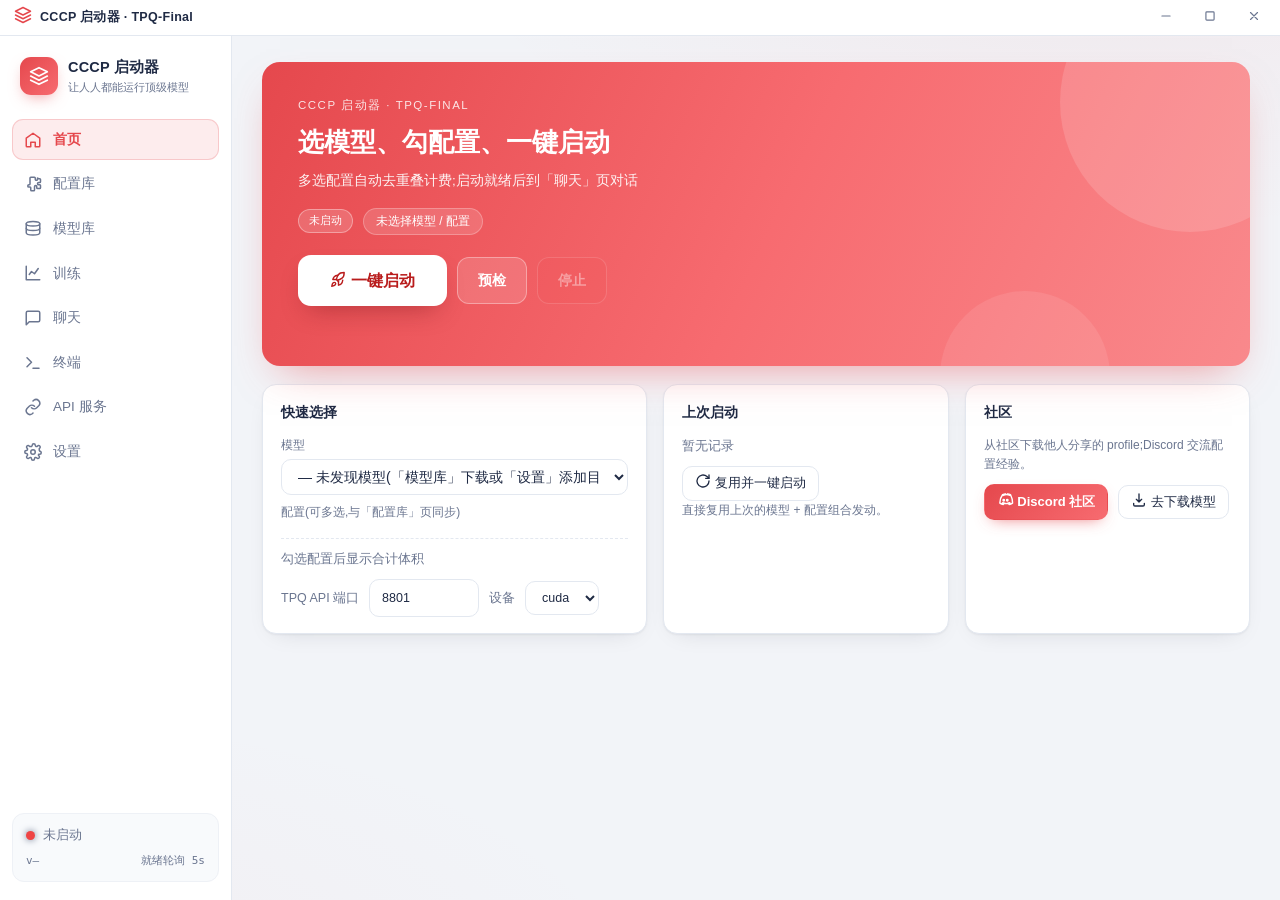
==== webui/index.html @ 2b5f05f6 "fix(ui): 子标题/蓝色遗留清零/训练页布局/暗色硬编码白 - 子标题 TPQ-Final 启动器 -> 让人人都能运行顶级模型 - 蓝色遗留清零:5 处 rgba(14,165,233 + 1" ====
<!DOCTYPE html>
<html lang="zh-CN" data-theme="system">
<head>
<meta charset="UTF-8">
<meta name="viewport" content="width=device-width, initial-scale=1.0">
<title>CCCP 启动器 · TPQ-Final</title>
<link rel="stylesheet" href="style.css">
</head>
<body>
<svg width="0" height="0" style="position:absolute" aria-hidden="true">
  <symbol id="i-home" viewBox="0 0 24 24" fill="none" stroke="currentColor" stroke-width="2" stroke-linecap="round" stroke-linejoin="round"><path d="M3 9.5 12 3l9 6.5V20a1 1 0 0 1-1 1h-5v-6h-6v6H4a1 1 0 0 1-1-1z"/></symbol>
  <symbol id="i-puzzle" viewBox="0 0 24 24" fill="none" stroke="currentColor" stroke-width="2" stroke-linecap="round" stroke-linejoin="round"><path d="M10 3h4a1 1 0 0 1 1 1v1.5a1.5 1.5 0 1 0 3 0V4a1 1 0 0 1 1 1h2a1 1 0 0 1 1 1v3a1 1 0 0 1-1 1h-1.5a1.5 1.5 0 1 0 0 3H21a1 1 0 0 1 1 1v3a1 1 0 0 1-1 1h-3a1 1 0 0 1-1-1v-1.5a1.5 1.5 0 1 0-3 0V20a1 1 0 0 1-1 1h-3a1 1 0 0 1-1-1v-3a1 1 0 0 0-1-1H6.5a1.5 1.5 0 1 1 0-3H7a1 1 0 0 0 1-1V4a1 1 0 0 1 1-1z"/></symbol>
  <symbol id="i-layers" viewBox="0 0 24 24" fill="none" stroke="currentColor" stroke-width="2" stroke-linecap="round" stroke-linejoin="round"><path d="M12 2 2 7l10 5 10-5z"/><path d="m2 12 10 5 10-5"/><path d="m2 17 10 5 10-5"/></symbol>
  <symbol id="i-chart" viewBox="0 0 24 24" fill="none" stroke="currentColor" stroke-width="2" stroke-linecap="round" stroke-linejoin="round"><path d="M3 3v18h18"/><path d="m7 14 3-4 4 3 5-7"/></symbol>
  <symbol id="i-term" viewBox="0 0 24 24" fill="none" stroke="currentColor" stroke-width="2" stroke-linecap="round" stroke-linejoin="round"><path d="m4 17 6-6-6-6"/><path d="M12 19h8"/></symbol>
  <symbol id="i-chat" viewBox="0 0 24 24" fill="none" stroke="currentColor" stroke-width="2" stroke-linecap="round" stroke-linejoin="round"><path d="M21 15a2 2 0 0 1-2 2H7l-4 4V5a2 2 0 0 1 2-2h14a2 2 0 0 1 2 2z"/></symbol>
  <symbol id="i-link" viewBox="0 0 24 24" fill="none" stroke="currentColor" stroke-width="2" stroke-linecap="round" stroke-linejoin="round"><path d="M10 13a5 5 0 0 0 7 0l3-3a5 5 0 0 0-7-7l-1 1"/><path d="M14 11a5 5 0 0 0-7 0l-3 3a5 5 0 0 0 7 7l1-1"/></symbol>
  <symbol id="i-gear" viewBox="0 0 24 24" fill="none" stroke="currentColor" stroke-width="2" stroke-linecap="round" stroke-linejoin="round"><circle cx="12" cy="12" r="3"/><path d="M19.4 15a1.7 1.7 0 0 0 .3 1.9l.1.1a2 2 0 1 1-2.8 2.8l-.1-.1a1.7 1.7 0 0 0-1.9-.3 1.7 1.7 0 0 0-1 1.5V21a2 2 0 0 1-4 0v-.1a1.7 1.7 0 0 0-1-1.5 1.7 1.7 0 0 0-1.9.3l-.1.1a2 2 0 1 1-2.8-2.8l.1-.1a1.7 1.7 0 0 0 .3-1.9 1.7 1.7 0 0 0-1.5-1H3a2 2 0 0 1 0-4h.1a1.7 1.7 0 0 0 1.5-1 1.7 1.7 0 0 0-.3-1.9l-.1-.1a2 2 0 1 1 2.8-2.8l.1.1a1.7 1.7 0 0 0 1.9.3H10a1.7 1.7 0 0 0 1-1.5V3a2 2 0 0 1 4 0v.1a1.7 1.7 0 0 0 1 1.5 1.7 1.7 0 0 0 1.9-.3l.1-.1a2 2 0 1 1 2.8 2.8l-.1.1a1.7 1.7 0 0 0-.3 1.9V10a1.7 1.7 0 0 0 1.5 1H21a2 2 0 0 1 0 4h-.1a1.7 1.7 0 0 0-1.5 1z"/></symbol>
  <symbol id="i-rocket" viewBox="0 0 24 24" fill="none" stroke="currentColor" stroke-width="2" stroke-linecap="round" stroke-linejoin="round"><path d="M4.5 16.5c-1.5 1.3-2 5-2 5s3.7-.5 5-2c.7-.8.7-2 0-2.8a2 2 0 0 0-3 .1z"/><path d="M12 15 9 12a14 14 0 0 1 3-7c2-3 5-3 8-3 0 3 0 6-3 8a14 14 0 0 1-7 3z"/><path d="M9 12H4s.5-2.5 2-4 5-2 5-2"/><path d="M12 15v5s2.5-.5 4-2 2-5 2-5"/></symbol>
  <symbol id="i-min" viewBox="0 0 24 24" fill="none" stroke="currentColor" stroke-width="2" stroke-linecap="round" stroke-linejoin="round"><path d="M5 12h14"/></symbol>
  <symbol id="i-max" viewBox="0 0 24 24" fill="none" stroke="currentColor" stroke-width="2" stroke-linecap="round" stroke-linejoin="round"><rect x="5" y="5" width="14" height="14" rx="1.5"/></symbol>
  <symbol id="i-x" viewBox="0 0 24 24" fill="none" stroke="currentColor" stroke-width="2" stroke-linecap="round" stroke-linejoin="round"><path d="M18 6 6 18M6 6l12 12"/></symbol>
  <symbol id="i-check" viewBox="0 0 24 24" fill="none" stroke="currentColor" stroke-width="2" stroke-linecap="round" stroke-linejoin="round"><path d="M20 6 9 17l-5-5"/></symbol>
  <symbol id="i-warn" viewBox="0 0 24 24" fill="none" stroke="currentColor" stroke-width="2" stroke-linecap="round" stroke-linejoin="round"><path d="M10.3 3.9 1.8 18a2 2 0 0 0 1.7 3h17a2 2 0 0 0 1.7-3L13.7 3.9a2 2 0 0 0-3.4 0z"/><path d="M12 9v4M12 17h0"/></symbol>
  <symbol id="i-cloud" viewBox="0 0 24 24" fill="none" stroke="currentColor" stroke-width="2" stroke-linecap="round" stroke-linejoin="round"><path d="M17.5 19a4.5 4.5 0 0 0 0-9 6 6 0 0 0-11.6 1.5A4 4 0 0 0 6 19z"/></symbol>
  <symbol id="i-download" viewBox="0 0 24 24" fill="none" stroke="currentColor" stroke-width="2" stroke-linecap="round" stroke-linejoin="round"><path d="M12 3v12m0 0 4-4m-4 4-4-4"/><path d="M4 17v2a2 2 0 0 0 2 2h12a2 2 0 0 0 2-2v-2"/></symbol>
  <symbol id="i-folder" viewBox="0 0 24 24" fill="none" stroke="currentColor" stroke-width="2" stroke-linecap="round" stroke-linejoin="round"><path d="M3 7a2 2 0 0 1 2-2h4l2 2h8a2 2 0 0 1 2 2v8a2 2 0 0 1-2 2H5a2 2 0 0 1-2-2z"/></symbol>
  <symbol id="i-database" viewBox="0 0 24 24" fill="none" stroke="currentColor" stroke-width="2" stroke-linecap="round" stroke-linejoin="round"><ellipse cx="12" cy="5" rx="9" ry="3"/><path d="M3 5v6c0 1.7 4 3 9 3s9-1.3 9-3V5"/><path d="M3 11v6c0 1.7 4 3 9 3s9-1.3 9-3v-6"/></symbol>
  <symbol id="i-play" viewBox="0 0 24 24" fill="none" stroke="currentColor" stroke-width="2" stroke-linecap="round" stroke-linejoin="round"><path d="M6 4l14 8-14 8z"/></symbol>
  <symbol id="i-refresh" viewBox="0 0 24 24" fill="none" stroke="currentColor" stroke-width="2" stroke-linecap="round" stroke-linejoin="round"><path d="M21 12a9 9 0 1 1-3-6.7L21 8"/><path d="M21 3v5h-5"/></symbol>
  <symbol id="i-discord" viewBox="0 0 24 24" fill="none" stroke="currentColor" stroke-width="2" stroke-linecap="round" stroke-linejoin="round"><path d="M19 5a16 16 0 0 0-4-1l-.3.5a12 12 0 0 1 3.5 1.7 11 11 0 0 0-9.4 0A12 12 0 0 1 12.3 4.5L12 4a16 16 0 0 0-4 1C5 9 4 13 4 17a16 16 0 0 0 5 2l.6-1a10 10 0 0 1-2-1l.5-.4a11 11 0 0 0 9.8 0l.5.4a10 10 0 0 1-2 1l.6 1a16 16 0 0 0 5-2c0-4-1-8-3-12z"/><circle cx="9.5" cy="13" r="1"/><circle cx="14.5" cy="13" r="1"/></symbol>
</svg>
<div class="titlebar" id="titlebar">
  <div class="tb-left">
    <span class="tb-logo"><svg class="ic"><use href="#i-layers"/></svg></span>
    <span class="tb-title">CCCP 启动器 · TPQ-Final</span>
  </div>
  <div class="tb-right">
    <button class="tb-btn" id="tbMin" title="最小化"><svg class="ic"><use href="#i-min"/></svg></button>
    <button class="tb-btn" id="tbMax" title="最大化 / 还原"><svg class="ic"><use href="#i-max"/></svg></button>
    <button class="tb-btn close" id="tbClose" title="关闭"><svg class="ic"><use href="#i-x"/></svg></button>
  </div>
</div>
<div id="app">
  <!-- ============ 左侧导航 ============ -->
  <aside class="sidebar">
    <div class="side-brand">
      <div class="logo-box"><svg class="ic"><use href="#i-layers"/></svg></div>
      <div>
        <div class="name">CCCP 启动器</div>
        <div class="sub">让人人都能运行顶级模型</div>
      </div>
    </div>
    <nav class="nav">
      <button class="nav-item active" data-tab="home"><svg class="ic"><use href="#i-home"/></svg>首页</button>
      <button class="nav-item" data-tab="profiles"><svg class="ic"><use href="#i-puzzle"/></svg>配置库</button>
      <button class="nav-item" data-tab="models"><svg class="ic"><use href="#i-database"/></svg>模型库</button>
      <button class="nav-item" data-tab="training"><svg class="ic"><use href="#i-chart"/></svg>训练</button>
      <button class="nav-item" data-tab="chat"><svg class="ic"><use href="#i-chat"/></svg>聊天</button>
      <button class="nav-item" data-tab="terminal"><svg class="ic"><use href="#i-term"/></svg>终端</button>
      <button class="nav-item" data-tab="api"><svg class="ic"><use href="#i-link"/></svg>API 服务</button>
      <button class="nav-item" data-tab="settings"><svg class="ic"><use href="#i-gear"/></svg>设置</button>
    </nav>
    <div class="side-spacer"></div>
    <div class="side-status">
      <div class="row"><span class="dot" id="statusDot"></span><span id="statusText">未启动</span></div>
      <div class="row ver"><span id="ver">v—</span><span style="margin-left:auto" class="dim">就绪轮询 5s</span></div>
    </div>
  </aside>

  <!-- ============ 主区 ============ -->
  <main class="main">

  <!-- ============ 首页(快速选择 + 一键启动)============ -->
  <section class="page active" id="page-home">
    <div class="hero">
      <div class="hero-eyebrow">CCCP 启动器 · TPQ-Final</div>
      <h1>选模型、勾配置、一键启动</h1>
      <p class="hero-sub">多选配置自动去重叠计费;启动就绪后到「聊天」页对话</p>
      <div class="hero-meta">
        <span class="state-pill hero-pill" id="homeStatusPill">未启动</span>
        <span class="hero-chip" id="homeSelChip">未选择模型 / 配置</span>
      </div>
      <div class="hero-actions">
        <button class="hero-launch" id="homeLaunchBtn"><svg class="ic"><use href="#i-rocket"/></svg> 一键启动</button>
        <button class="hero-btn" id="homeDryBtn">预检</button>
        <button class="hero-btn danger-text" id="homeStopBtn" disabled>停止</button>
      </div>
      <div class="hero-hint" id="homeLaunchHint"></div>
      <pre class="log on-hero" id="homeLaunchLog" hidden></pre>
    </div>

    <div class="home-grid">
      <div class="card-box">
        <h3>快速选择</h3>
        <label class="fld">模型</label>
        <select id="homeModelSelect" style="width:100%"><option value="">— 未发现模型(「模型库」下载或「设置」添加目录)—</option></select>
        <label class="fld">配置(可多选,与「配置库」页同步)</label>
        <div class="qchips" id="homeChips"></div>
        <div class="q-summary" id="homeSummary">勾选配置后显示合计体积</div>
        <div class="q-row"><span>TPQ API 端口</span><input id="homePortInput" type="number" value="8801" min="1024" max="65535">
          <span>设备</span><select id="homeDeviceSelect"><option value="cuda">cuda</option><option value="cpu">cpu</option></select></div>
      </div>
      <div class="card-box">
        <h3>上次启动</h3>
        <div id="lastLaunchBox" class="mono dim">暂无记录</div>
        <div class="dock-row" style="margin-top:10px">
          <button class="ghost sm" id="relaunchBtn" disabled><svg class="ic"><use href="#i-refresh"/></svg> 复用并一键启动</button>
        </div>
        <p class="hint">直接复用上次的模型 + 配置组合发动。</p>
      </div>
      <div class="card-box">
        <h3>社区</h3>
        <p class="hint">从社区下载他人分享的 profile;Discord 交流配置经验。</p>
        <div class="dock-row" style="margin-top:10px">
          <button class="primary sm" id="discordBtn"><svg class="ic"><use href="#i-discord"/></svg> Discord 社区</button>
          <button class="ghost sm" id="goModelsBtn"><svg class="ic"><use href="#i-download"/></svg> 去下载模型</button>
        </div>
        <div class="hint" id="communityCfgHint" style="margin-top:8px"></div>
      </div>
    </div>
  </section>

  <!-- ============ 配置启动 ============ -->
  <section class="page" id="page-profiles">
    <div class="page-header">
      <h1>配置库</h1>
      <p>专家组合详情与社区下载;多选自动去重叠,一键发动 TPQ-Final</p>
    </div>

    <div class="community-banner card-box">
      <div class="cb-left">
        <h3><svg class="ic"><use href="#i-cloud"/></svg> 社区配置下载</h3>
        <p class="hint">粘贴 profile 文件 URL 直接安装;或「刷新社区列表」从索引挑选。</p>
      </div>
      <div class="cb-right">
        <input id="communityUrlInput" placeholder="https://…/my-profile.yaml">
        <button class="primary sm" id="communityInstallBtn">安装</button>
        <button class="ghost sm" id="communityRefreshBtn">刷新社区列表</button>
      </div>
      <div id="communityList" class="community-list"></div>
    </div>

    <div class="stat-row">
      <div class="stat-card"><label>已选配置</label><div class="val"><b id="sumCount">0</b><span>个</span></div></div>
      <div class="stat-card"><label>合计专家</label><div class="val"><b id="sumExperts">0</b><span>去重后</span></div></div>
      <div class="stat-card accent"><label>占用体积</label><div class="val"><b id="sumMem">0</b><span>GB</span></div></div>
      <div class="stat-card save"><label>重叠节省</label><div class="val"><b id="sumOverlap">0</b><span>GB</span></div></div>
    </div>

    <div class="drop-bar">
      <label>drop 路由</label>
      <span id="sumDrop" class="chips"></span>
      <span id="perProfile" class="chips"></span>
      <span class="note">体积为估算(未校准);多选时重叠专家只计一次</span>
    </div>

    <div class="cards" id="profileCards"></div>

    <div class="dock">
      <div class="card-box">
        <div class="dock-row">
          <select id="modelSelect" style="min-width:240px"><option value="">— 选择模型(先在「设置」加 model_roots)—</option></select>
          <select id="modeSelect">
            <option value="auto">auto 自动</option>
            <option value="ram">ram 内存驻留</option>
            <option value="resident">resident 全显存</option>
            <option value="mapped">mapped 弹性缓存</option>
            <option value="parallel">parallel 多卡</option>
          </select>
          <select id="deviceSelect"><option value="cuda">cuda</option><option value="cpu">cpu</option></select>
          <input id="portInput" type="number" value="8801" min="1024" max="65535" title="TPQ API 端口">
        </div>
        <div class="dock-row">
          <button class="primary big" id="launchBtn"><svg class="ic"><use href="#i-rocket"/></svg> 一键启动组合</button>
          <button class="ghost" id="dryRunBtn">预检</button>
          <button class="danger" id="stopBtn" disabled>停止</button>
          <button class="ghost" id="importBtn">导入配置文件…</button>
          <input type="file" id="importFile" accept=".yaml,.yml,.json" hidden>
          <span class="hint" id="launchHint"></span>
        </div>
        <pre class="log" id="launchLog" hidden></pre>
      </div>
    </div>
  </section>

  <!-- ============ 模型库(下载 + 本地)============ -->
  <section class="page" id="page-models">
    <div class="page-header">
      <h1>模型库</h1>
      <p>把模型下载到指定目录(HuggingFace / ModelScope);管理本地可启动模型</p>
      <div class="spacer"></div>
      <button class="ghost sm" id="modelsRefreshBtn">刷新</button>
    </div>
    <div class="models-grid">
      <div class="card-box">
        <h3><svg class="ic"><use href="#i-download"/></svg> 下载新模型</h3>
        <label class="fld">来源</label>
        <select id="dlSource">
          <option value="hf">HuggingFace(经 hf_endpoint 镜像/官方)</option>
          <option value="modelscope">ModelScope(需 pip install modelscope)</option>
        </select>
        <label class="fld">仓库 ID</label>
        <input id="dlRepo" placeholder="如 Qwen/Qwen2.5-7B-Instruct">
        <label class="fld">版本(revision,可空)</label>
        <input id="dlRevision" placeholder="main / tag / 分支">
        <label class="fld">下载到目录</label>
        <input id="dlTarget" placeholder="留空使用默认目录">
        <button class="primary" id="dlStartBtn" style="margin-top:12px;width:100%">开始下载</button>
        <p class="hint">注:TPQ 启动要求 CCCP 归档(目录含 cccp.json);本页下载的通用权重需经 TPQ 工具链归档后方可被启动识别。</p>
      </div>
      <div class="card-box">
        <h3>⏳ 下载任务</h3>
        <div id="dlJobs" class="job-list"></div>
      </div>
      <div class="card-box span2">
        <h3><svg class="ic"><use href="#i-folder"/></svg> 本地模型(含 cccp.json,可直接启动)</h3>
        <div id="localModels" class="model-list"></div>
      </div>
    </div>
  </section>

  <!-- ============ 聊天 ============ -->
  <section class="page" id="page-chat">
    <div class="page-header">
      <h1>聊天</h1>
      <p>与已启动的模型对话(SSE 流式)</p>
    </div>
    <div class="chat-wrap">
      <aside class="chat-side">
        <div class="card-box">
          <span class="side-label">当前实例</span>
          <div id="chatInstance" class="mono dim">未启动模型</div>
        </div>
        <div class="card-box">
          <span class="side-label">会话</span>
          <div class="session-list" id="sessionList"></div>
          <button class="ghost sm" id="newSessionBtn">＋ 新会话</button>
        </div>
        <div class="card-box">
          <span class="side-label">生成参数</span>
          <div class="param"><span>temperature</span><input id="tempInput" type="number" step="0.1" value="0.7" min="0" max="2"></div>
          <div class="param"><span>max_tokens</span><input id="maxTokInput" type="number" value="512" min="16" max="32768"></div>
        </div>
        <div class="card-box">
          <span class="side-label">上下文 profiles</span>
          <div id="chatProfiles" class="chips"></div>
          <button class="ghost sm" id="clearChatBtn">清空当前会话</button>
        </div>
      </aside>
      <div class="chat-main">
        <div class="messages card-box" id="messages"></div>
        <div class="composer">
          <div class="card-box">
            <textarea id="chatInput" rows="2" placeholder="输入消息… (Enter 发送 / Shift+Enter 换行)"></textarea>
            <div class="composer-actions">
              <button class="ghost sm" id="stopGenBtn" hidden>停止</button>
              <button class="primary" id="sendBtn">发送</button>
            </div>
          </div>
        </div>
      </div>
    </div>
  </section>

  <!-- ============ 训练 ============ -->
  <section class="page" id="page-training">
    <div class="page-header">
      <h1>训练</h1>
      <p>语料经 CPU / 硬盘全量推理,统计激活专家偏好,可按目标体积反向规划</p>
    </div>
    <div class="train-grid">
      <div class="card-box">
        <h3>语料</h3>
        <div class="dock-row">
          <button class="ghost" id="corpusBtn">上传语料…</button>
          <input type="file" id="corpusFile" accept=".jsonl,.txt" multiple hidden>
        </div>
        <div id="corpusList" class="file-list"></div>
        <p class="hint">jsonl: {"prompt": "…"} / {"text": "…"} / {"messages": [...]};txt: 每行一条。</p>
      </div>

      <div class="card-box">
        <h3>扫描配置</h3>
        <div class="param"><span>模式</span>
          <label class="radio"><input type="radio" name="tmode" value="cpu" checked> CPU 全量推理</label>
          <label class="radio"><input type="radio" name="tmode" value="disk"> 硬盘(离线)推理</label>
        </div>
        <div class="param"><span>目标体积 GB(0=不限)</span><input id="targetGb" type="number" value="128" min="0" step="1"></div>
        <input id="targetGbRange" type="range" min="0" max="1024" value="128">
        <div class="param"><span>采样上限</span><input id="sampleLimit" type="number" value="2000" min="10" step="100"></div>
        <div class="param"><span>关联 profiles</span><select id="relatedProfiles" multiple size="4"></select></div>
        <div class="hint">当前为估算模式(heuristic-fallback);TPQ 路由计数接口(I-3)就绪后自动切换 calibrated。</div>
        <button class="primary" id="trainStartBtn"><svg class="ic"><use href="#i-chart"/></svg> 开始扫描</button>
      </div>

      <div class="card-box">
        <h3>任务</h3>
        <div id="jobList" class="job-list"></div>
        <div id="jobDetail" class="job-detail" hidden>
          <h4 id="jobDetailTitle"></h4>
          <div id="jobDetailMeta" class="mono dim"></div>
          <div class="bars" id="topExperts"></div>
          <div class="dock-row">
            <button class="ghost sm" data-export="scores">下载 scores.json</button>
            <button class="ghost sm" data-export="counts">下载 profile.json(counts)</button>
            <button class="ghost sm" data-export="profile">下载 profile.yaml</button>
            <button class="primary sm" id="registerBtn">注册为 trained profile</button>
            <button class="danger sm" id="jobDeleteBtn">删除任务</button>
          </div>
        </div>
      </div>
    </div>
  </section>

  <!-- ============ 终端 ============ -->
  <section class="page" id="page-terminal">
    <div class="page-header">
      <h1>终端</h1>
      <p>TPQ 进程输出与启动器日志(页面可见时每 3s 刷新)</p>
      <div class="spacer"></div>
      <button class="ghost sm" id="termRefreshBtn">刷新</button>
    </div>
    <div class="term-grid">
      <div class="card-box term-box">
        <h3>TPQ 进程输出</h3>
        <pre class="term" id="termTpq">—</pre>
      </div>
      <div class="card-box term-box">
        <h3>启动器日志</h3>
        <pre class="term" id="termApp">—</pre>
      </div>
    </div>
  </section>

  <!-- ============ API 服务 ============ -->
  <section class="page" id="page-api">
    <div class="page-header">
      <h1>API 服务</h1>
      <p>OpenAI 兼容接口与启动器 REST 清单</p>
      <div class="spacer"></div>
      <button class="ghost sm" id="apiRefreshBtn">刷新状态</button>
    </div>
    <div class="api-grid">
      <div class="card-box api-card">
        <h3>OpenAI 兼容服务 <span class="state-pill off" id="apiStatePill">未就绪</span></h3>
        <div class="kv"><span>Base URL</span><b id="apiBase">—</b></div>
        <div class="kv"><span>对话端点</span><b id="apiEndpoint">—</b></div>
        <div class="kv"><span>鉴权(TPQ_API_KEY)</span><span class="state-pill off" id="apiAuthPill">未启用</span></div>
        <div class="kv"><span>当前模型</span><b id="apiModel">—</b></div>
        <pre id="apiCurl">curl 示例加载中…</pre>
      </div>
      <div class="card-box api-card">
        <h3>REST 端点(本启动器)</h3>
        <ul id="apiEndpoints"></ul>
        <p class="hint">第三方直接调用 OpenAI 端点即可;管理端点以 /api/ 前缀。
        TPQ-Final 集成契约见 docs/INTERFACE.md(I-0 落地,I-1~I-5 待 TPQ 开发)。</p>
      </div>
    </div>
  </section>

  <!-- ============ 设置 ============ -->
  <section class="page" id="page-settings">
    <div class="page-header">
      <h1>设置</h1>
      <p>TPQ-Final 集成与模型扫描配置</p>
    </div>
    <div class="settings-grid">
      <div class="card-box">
        <h3 style="font-size:14px">集成设置</h3>
        <label>TPQ-Final 路径(tpq_path;留空自动探测 ../TPQ-Final)</label>
        <input id="setTpqPath" type="text" placeholder="C:\Users\tylog\Desktop\5090\TPQ-Final">
        <label>模型扫描根目录(model_roots,每行一个;扫描其中含 cccp.json 的子目录)</label>
        <textarea id="setModelRoots" placeholder="D:\models"></textarea>
        <div class="dock-row" style="margin-top:12px">
          <button class="primary sm" id="saveSettingsBtn">保存设置</button>
          <span class="hint" id="settingsHint"></span>
        </div>
      </div>
      <div class="card-box">
        <h3 style="font-size:14px">外观</h3>
        <label>主题</label>
        <select id="setTheme">
          <option value="system">跟随系统</option>
          <option value="light">浅色</option>
          <option value="dark">深色</option>
        </select>
      </div>
      <div class="card-box">
        <h3 style="font-size:14px">运行环境(CUDA / CPU)</h3>
        <div id="sysInfo" class="hint">检测中…</div>
        <label>默认推理设备(default_device,同步到首页与配置库下拉)</label>
        <select id="setDefaultDevice">
          <option value="cuda">cuda(GPU 优先)</option>
          <option value="cpu">cpu(纯 CPU)</option>
        </select>
      </div>
      <div class="card-box">
        <h3 style="font-size:14px">社区与下载</h3>
        <label>Discord 社区链接(discord_url,首页/配置库展示)</label>
        <input id="setDiscord" placeholder="https://discord.gg/…">
        <label>社区配置索引 URL(community_index_url)</label>
        <input id="setIndexUrl" placeholder="https://…/profiles.json">
        <label>HuggingFace 端点(hf_endpoint,镜像或官方)</label>
        <input id="setHfEndpoint" placeholder="https://hf-mirror.com">
        <label>模型默认下载目录(model_download_dir)</label>
        <input id="setDlDir" placeholder="D:\models">
      </div>
      <div class="card-box">
        <h3 style="font-size:14px">关于</h3>
        <div class="about-kv"><span>版本</span><b id="aboutVer">—</b></div>
        <div class="about-kv"><span>TPQ-Final</span><b id="aboutTpq">—</b></div>
        <div class="about-kv"><span>接口契约</span><b>docs/INTERFACE.md</b></div>
        <p class="hint">CCCP 启动器不修改 TPQ-Final 任何文件,仅通过子进程 / HTTP / 约定文件集成。
        待 TPQ 侧开发的接口需求 I-1~I-5 见契约文档。</p>
      </div>
    </div>
  </section>

  </main>
</div>
<script src="app.js"></script>
</body>
</html>
---- webui/style.css ----
/* WINUI-EXE · TPQ Launcher — 浅色 Fluent 应用外壳(SD 启动器风格) */
:root {
  --bg: #f2f4f8;
  --panel: #ffffff;
  --panel2: #f8fafc;
  --line: #e3e8f0;
  --line2: #eef1f6;
  --txt: #1f2a44;
  --dim: #6b7690;
  --accent: #e5484d;
  --accent-soft: rgba(229,72,77,.10);
  --accent2: #f9898c;
  --ok: #10b981;
  --ok-soft: rgba(16,185,129,.12);
  --warn: #f59e0b;
  --warn-soft: rgba(245,158,11,.12);
  --bad: #ef4444;
  --bad-soft: rgba(239,68,68,.10);
  --shadow: 0 1px 2px rgba(16,24,40,.05), 0 8px 24px -14px rgba(16,24,40,.18);
  --shadow-hover: 0 2px 4px rgba(16,24,40,.06), 0 14px 34px -14px rgba(229,72,77,.28);
  --radius: 14px;
  --mono: "Cascadia Code", "JetBrains Mono", Consolas, monospace;
}
* { box-sizing: border-box; margin: 0; }
html, body { height: 100%; }
body {
  display: flex; flex-direction: column;
  background: var(--bg);
  background-image:
    radial-gradient(720px 320px at 90% -10%, rgba(229,72,77,.07), transparent),
    radial-gradient(640px 280px at 0% 110%, rgba(249,137,140,.05), transparent);
  color: var(--txt);
  font: 14px/1.6 -apple-system, "Segoe UI", "Microsoft YaHei", "PingFang SC", sans-serif;
}
::-webkit-scrollbar { width: 9px; height: 9px; }
::-webkit-scrollbar-thumb { background: #cdd5e4; border-radius: 8px; }
::-webkit-scrollbar-thumb:hover { background: #b3c0d8; }
::-webkit-scrollbar-track { background: transparent; }

/* ================= 应用外壳 ================= */
#app { display: flex; flex: 1; min-height: 0; overflow: hidden; }

/* ---------- 左侧导航 ---------- */
.sidebar {
  width: 232px; flex-shrink: 0; display: flex; flex-direction: column;
  background: var(--panel); border-right: 1px solid var(--line); padding: 18px 12px;
}
.side-brand { display: flex; align-items: center; gap: 10px; padding: 2px 8px 16px; }
.side-brand .logo-box {
  width: 38px; height: 38px; border-radius: 11px; display: grid; place-items: center;
  background: linear-gradient(135deg, var(--accent), #f76b70); color: #fff;
  font-size: 18px; box-shadow: 0 6px 16px -6px rgba(229,72,77,.6);
}
.side-brand .name { font-weight: 700; font-size: 14.5px; letter-spacing: .2px; }
.side-brand .sub { color: var(--dim); font-size: 11px; }

.nav { display: flex; flex-direction: column; gap: 3px; margin-top: 6px; }
.nav-item {
  display: flex; align-items: center; gap: 11px; padding: 10px 12px;
  border: none; background: none; border-radius: 11px; cursor: pointer;
  color: var(--dim); font-size: 13.5px; transition: .15s; text-align: left;
}
.nav-item .ico { font-size: 16px; width: 22px; text-align: center; }
.nav-item:hover { background: var(--panel2); color: var(--txt); }
.nav-item.active {
  background: var(--accent-soft); color: var(--accent); font-weight: 600;
  box-shadow: inset 0 0 0 1px rgba(229,72,77,.22);
}

.side-spacer { flex: 1; }
.side-status {
  background: var(--panel2); border: 1px solid var(--line2); border-radius: 12px;
  padding: 11px 13px; display: flex; flex-direction: column; gap: 7px;
}
.side-status .row { display: flex; align-items: center; gap: 8px; font-size: 12.5px; color: var(--dim); }
.dot { width: 9px; height: 9px; border-radius: 50%; background: var(--bad); box-shadow: 0 0 7px currentColor; }
.dot.ready { background: var(--ok); }
.dot.loading { background: var(--warn); }
.side-status .ver { font-family: var(--mono); font-size: 11px; color: var(--dim); }

/* ---------- 主区 ---------- */
.main { flex: 1; overflow-y: auto; padding: 26px 30px 40px; min-width: 0; }
.page { display: none; }
.page.active { display: block; animation: fadein .18s ease; }
@keyframes fadein { from { opacity: 0; transform: translateY(4px); } }
.page-header { display: flex; align-items: baseline; gap: 14px; margin-bottom: 18px; flex-wrap: wrap; }
.page-header h1 { font-size: 20px; font-weight: 700; }
.page-header p { color: var(--dim); font-size: 13px; }
.page-header .spacer { flex: 1; }

/* ---------- 按钮 / 表单 ---------- */
button { font: inherit; cursor: pointer; border-radius: 10px; border: 1px solid transparent; padding: 9px 18px; }
.primary {
  background: linear-gradient(135deg, var(--accent), #f76b70); color: #fff; font-weight: 600;
  box-shadow: 0 6px 16px -8px rgba(229,72,77,.8);
}
.primary:hover { filter: brightness(1.06); }
.primary:disabled { opacity: .45; cursor: not-allowed; box-shadow: none; }
.primary.big { padding: 12px 26px; font-size: 15px; border-radius: 12px; }
.ghost { background: var(--panel); color: var(--txt); border-color: var(--line); }
.ghost:hover { background: var(--panel2); border-color: #cbd5e6; }
.danger { background: var(--bad-soft); color: var(--bad); border-color: rgba(239,68,68,.35); }
.danger:disabled { opacity: .35; }
.sm { padding: 6px 12px; font-size: 13px; }
.icon-btn { background: none; border: none; color: var(--dim); padding: 2px 6px; font-size: 13px; }
.icon-btn:hover { color: var(--bad); }

input, select, textarea {
  background: var(--panel); color: var(--txt); border: 1px solid var(--line);
  border-radius: 10px; padding: 8px 12px; font: inherit; outline: none;
}
input:focus, select:focus, textarea:focus { border-color: var(--accent); box-shadow: 0 0 0 3px rgba(229,72,77,.15); }
select[multiple] { min-width: 200px; }
.mono { font-family: var(--mono); font-size: 12.5px; white-space: pre-wrap; }
.dim { color: var(--dim); }
.hint { color: var(--dim); font-size: 12px; }
.chips { display: flex; flex-wrap: wrap; gap: 6px; }
.chip {
  background: var(--panel2); border: 1px solid var(--line); border-radius: 999px;
  padding: 2px 10px; font-size: 12px; color: var(--dim);
}
.chip.acc { color: var(--accent2); border-color: rgba(249,137,140,.4); background: rgba(249,137,140,.06); }
.chip.ok { color: var(--ok); border-color: rgba(16,185,129,.4); background: var(--ok-soft); }

/* ---------- 卡片通用 ---------- */
.card-box {
  background: var(--panel); border: 1px solid var(--line); border-radius: var(--radius);
  box-shadow: var(--shadow); padding: 16px 18px;
}

/* ---------- 配置页 ---------- */
.stat-row { display: grid; grid-template-columns: repeat(4, minmax(150px, 1fr)); gap: 12px; margin-bottom: 14px; }
.stat-card { background: var(--panel); border: 1px solid var(--line); border-radius: var(--radius);
  box-shadow: var(--shadow); padding: 13px 16px; }
.stat-card label { color: var(--dim); font-size: 11.5px; text-transform: uppercase; letter-spacing: .4px; }
.stat-card .val { display: flex; align-items: baseline; gap: 6px; margin-top: 3px; }
.stat-card b { font-family: var(--mono); font-size: 22px; font-weight: 700; }
.stat-card .val span { color: var(--dim); font-size: 11.5px; }
.stat-card.accent b { color: var(--accent2); }
.stat-card.save b { color: var(--ok); }
.drop-bar {
  background: var(--panel); border: 1px solid var(--line); border-radius: var(--radius);
  box-shadow: var(--shadow); padding: 11px 16px; margin-bottom: 16px;
  display: flex; gap: 10px; align-items: center; flex-wrap: wrap;
}
.drop-bar > label { color: var(--dim); font-size: 12px; }
.drop-bar .note { margin-left: auto; color: var(--dim); font-size: 11.5px; }

.cards { display: grid; grid-template-columns: repeat(auto-fill, minmax(270px, 1fr)); gap: 14px; }
.card {
  background: var(--panel); border: 1px solid var(--line); border-radius: var(--radius);
  box-shadow: var(--shadow); padding: 16px; cursor: pointer; transition: .16s; position: relative;
}
.card:hover { border-color: #c7d0e5; transform: translateY(-2px); box-shadow: var(--shadow-hover); }
.card.selected { border-color: var(--accent); box-shadow: 0 0 0 1px var(--accent), var(--shadow-hover); }
.card h3 { font-size: 15px; display: flex; align-items: center; gap: 8px; }
.card .desc { color: var(--dim); font-size: 12.5px; margin: 6px 0 10px; min-height: 34px; }
.card .stats { display: flex; gap: 16px; font-family: var(--mono); font-size: 12.5px; }
.card .stats b { font-size: 15px; color: var(--accent); }
.card .calib { font-size: 10.5px; color: var(--warn); margin-top: 6px; }
.card .badges { position: absolute; top: 12px; right: 12px; display: flex; gap: 5px; }
.badge { font-size: 10.5px; padding: 2px 8px; border-radius: 999px; border: 1px solid var(--line); color: var(--dim); background: var(--panel2); }
.badge.builtin { color: var(--accent); border-color: rgba(229,72,77,.4); background: var(--accent-soft); }
.badge.trained { color: var(--ok); border-color: rgba(16,185,129,.4); background: var(--ok-soft); }
.badge.imported { color: var(--warn); border-color: rgba(245,158,11,.4); background: var(--warn-soft); }
.badge.drop { color: var(--accent2); border-color: rgba(249,137,140,.4); }
.card .check {
  position: absolute; bottom: 12px; right: 12px; width: 20px; height: 20px;
  border-radius: 6px; border: 1.5px solid var(--line); display: grid; place-items: center; font-size: 12px;
  color: transparent; background: var(--panel2);
}
.card.selected .check { background: var(--accent); border-color: var(--accent); color: #fff; }
.card .del { position: absolute; bottom: 10px; right: 40px; }

.dock { margin-top: 16px; }
.dock .card-box { display: flex; flex-direction: column; gap: 10px; }
.dock-row { display: flex; gap: 10px; align-items: center; flex-wrap: wrap; }
.log {
  background: var(--panel2); border: 1px solid var(--line); border-radius: 10px;
  padding: 10px; font-family: var(--mono); font-size: 12px; color: var(--dim);
  max-height: 200px; overflow: auto;
}

/* ---------- 聊天页 ---------- */
.chat-wrap { display: flex; gap: 16px; height: calc(100vh - 150px); }
.chat-side { width: 262px; flex-shrink: 0; display: flex; flex-direction: column; gap: 12px; overflow-y: auto; }
.chat-side .card-box { display: flex; flex-direction: column; gap: 8px; }
.side-label { color: var(--dim); font-size: 11.5px; text-transform: uppercase; letter-spacing: .5px; }
.param { display: flex; flex-direction: column; gap: 4px; margin: 8px 0; font-size: 13px; }
.param input, .param select { width: 100%; }
.param > span:first-child { color: var(--dim); font-size: 12px; }
.session-list { display: flex; flex-direction: column; gap: 4px; max-height: 220px; overflow-y: auto; }
.session-item {
  display: flex; justify-content: space-between; align-items: center; gap: 6px;
  padding: 7px 10px; background: var(--panel2); border: 1px solid var(--line2);
  border-radius: 9px; cursor: pointer; font-size: 12.5px;
}
.session-item:hover { background: var(--panel); }
.session-item.active { box-shadow: inset 0 0 0 1px var(--accent); background: var(--accent-soft); }
.session-item .t { overflow: hidden; text-overflow: ellipsis; white-space: nowrap; flex: 1; }
.chat-main { flex: 1; display: flex; flex-direction: column; gap: 10px; min-width: 0; }
.messages {
  flex: 1; overflow-y: auto; padding: 18px; display: flex; flex-direction: column; gap: 12px;
}
.msg { max-width: 78%; padding: 10px 14px; border-radius: 14px; white-space: pre-wrap; word-break: break-word; }
.msg.user { align-self: flex-end; background: var(--accent); color: #fff; border-radius: 14px 14px 4px 14px; }
.msg.user .role { color: rgba(255,255,255,.65); }
.msg.assistant { align-self: flex-start; background: var(--panel2); border: 1px solid var(--line); border-radius: 14px 14px 14px 4px; }
.msg .role { font-size: 10.5px; color: var(--dim); margin-bottom: 3px; }
.msg.streaming::after { content: "▌"; color: var(--accent2); animation: blink 1s infinite; }
@keyframes blink { 50% { opacity: 0; } }
.composer { display: flex; gap: 10px; align-items: flex-end; }
.composer .card-box { flex: 1; display: flex; gap: 10px; align-items: flex-end; padding: 10px 12px; }
.composer textarea { flex: 1; resize: none; border: none; background: none; }
.composer textarea:focus { box-shadow: none; }
.composer-actions { display: flex; gap: 8px; }

/* ---------- 训练页 ---------- */
.train-grid { display: grid; grid-template-columns: 300px 340px 1fr; gap: 16px; }
.train-grid .card-box h3, .api-card h3 { font-size: 14px; margin-bottom: 12px; }
.file-list { display: flex; flex-direction: column; gap: 4px; margin-top: 10px; }
.file-item {
  font-family: var(--mono); font-size: 12px; padding: 6px 10px;
  background: var(--panel2); border: 1px solid var(--line2); border-radius: 8px;
  display: flex; justify-content: space-between; align-items: center;
}
.radio { display: inline-flex; align-items: center; gap: 6px; font-size: 13px; margin-right: 10px; }
input[type="range"] { width: 100%; accent-color: var(--accent); padding: 0; }
#trainStartBtn { width: 100%; margin-top: 12px; }

.job-list { display: flex; flex-direction: column; gap: 8px; }
.job {
  background: var(--panel2); border: 1px solid var(--line2); border-radius: 10px;
  padding: 10px 12px; cursor: pointer;
}
.job:hover { border-color: var(--accent); background: var(--panel); }
.job .jhead { display: flex; justify-content: space-between; font-size: 12.5px; }
.job .progress { height: 5px; background: var(--line); border-radius: 3px; margin-top: 8px; overflow: hidden; }
.job .progress > div { height: 100%; background: linear-gradient(90deg, var(--accent), var(--accent2)); transition: width .3s; }
.job .jmsg { color: var(--dim); font-size: 11.5px; margin-top: 5px; }
.jstatus { font-size: 11px; padding: 1px 8px; border-radius: 999px; }
.jstatus.done { color: var(--ok); background: var(--ok-soft); }
.jstatus.running, .jstatus.pending { color: var(--warn); background: var(--warn-soft); }
.jstatus.failed { color: var(--bad); background: var(--bad-soft); }

.job-detail { margin-top: 16px; border-top: 1px solid var(--line2); padding-top: 14px; }
.bars { display: flex; flex-direction: column; gap: 4px; margin: 12px 0; }
.bar-row { display: grid; grid-template-columns: 90px 1fr 60px; gap: 8px; align-items: center; font-family: var(--mono); font-size: 11.5px; }
.bar-row .bar { height: 8px; background: var(--line); border-radius: 4px; overflow: hidden; }
.bar-row .bar > div { height: 100%; background: var(--accent2); }

/* ---------- API 服务页 ---------- */
.api-grid { display: grid; grid-template-columns: 1fr 1fr; gap: 16px; }
.api-card .kv { display: flex; justify-content: space-between; gap: 10px; margin: 6px 0; font-size: 13px; }
.api-card .kv b { font-family: var(--mono); color: var(--accent2); font-weight: 500; overflow-wrap: anywhere; }
.api-card pre {
  background: var(--panel2); border: 1px solid var(--line); border-radius: 10px;
  padding: 12px; overflow: auto; font-family: var(--mono); font-size: 12px; color: var(--dim);
}
.api-card ul { list-style: none; }
.api-card li { font-family: var(--mono); font-size: 12.5px; padding: 4px 0; color: var(--txt); }
.api-card li span { color: var(--dim); margin-left: 8px; font-family: inherit; }
.state-pill { font-size: 11px; padding: 2px 10px; border-radius: 999px; border: 1px solid var(--line); color: var(--dim); }
.state-pill.on { color: var(--ok); border-color: rgba(16,185,129,.4); background: var(--ok-soft); }
.state-pill.off { color: var(--bad); border-color: rgba(239,68,68,.35); background: var(--bad-soft); }

/* ---------- 设置页 ---------- */
.settings-grid { display: grid; grid-template-columns: 1.2fr .8fr; gap: 16px; }
.settings-grid label { color: var(--dim); font-size: 12px; display: block; margin: 10px 0 4px; }
.settings-grid input, .settings-grid textarea { width: 100%; }
.settings-grid textarea { resize: vertical; min-height: 90px; font-family: var(--mono); font-size: 12px; }
.about-kv { display: flex; justify-content: space-between; font-size: 13px; margin: 7px 0; }
.about-kv b { font-family: var(--mono); font-weight: 500; color: var(--accent2); }

[hidden] { display: none !important; }

@media (max-width: 1100px) {
  .train-grid, .api-grid, .settings-grid, .stat-row,
  .home-grid, .models-grid { grid-template-columns: 1fr; }
}

/* ================= v0.3 · 首页 / 社区 / 模型库 ================= */
.hero {
  position: relative; overflow: hidden; color: #fff;
  background: linear-gradient(115deg, #e5484d 0%, #f76b70 52%, #f9898c 100%);
  border-radius: 18px; padding: 34px 36px 30px;
  box-shadow: 0 18px 40px -18px rgba(229,72,77,.55); margin-bottom: 18px;
}
.hero::before, .hero::after { content: ""; position: absolute; border-radius: 50%; background: rgba(255,255,255,.14); }
.hero::before { width: 260px; height: 260px; right: -70px; top: -90px; }
.hero::after { width: 170px; height: 170px; right: 140px; bottom: -95px; background: rgba(255,255,255,.09); }
.hero-eyebrow { font-size: 11.5px; letter-spacing: 1.5px; opacity: .85; text-transform: uppercase; }
.hero h1 { font-size: 26px; font-weight: 800; margin-top: 8px; }
.hero-sub { opacity: .92; font-size: 13.5px; margin-top: 6px; }
.hero-meta { display: flex; gap: 10px; align-items: center; margin-top: 16px; flex-wrap: wrap; }
.hero-pill { background: rgba(255,255,255,.16); border-color: rgba(255,255,255,.35); color: #fff; }
.hero-pill.on { background: rgba(16,185,129,.3); }
.hero-chip { font-size: 12px; padding: 3px 12px; border-radius: 999px; background: rgba(255,255,255,.14); border: 1px solid rgba(255,255,255,.25); }
.hero-actions { display: flex; gap: 10px; align-items: center; margin-top: 20px; flex-wrap: wrap; }
.hero-launch {
  background: #fff; color: #b91c1c; border: none; font-weight: 800; font-size: 16px;
  padding: 13px 32px; border-radius: 13px; transition: .15s;
  box-shadow: 0 12px 26px -10px rgba(120,20,24,.45);
}
.hero-launch:hover { transform: translateY(-1px); }
.hero-launch:disabled { opacity: .5; transform: none; }
.hero-btn { background: rgba(255,255,255,.14); color: #fff; border: 1px solid rgba(255,255,255,.35); padding: 11px 20px; border-radius: 12px; font-weight: 600; }
.hero-btn:hover { background: rgba(255,255,255,.22); }
.hero-btn:disabled { opacity: .4; }
.hero-btn.danger-text { background: rgba(239,68,68,.22); }
.hero-hint { margin-top: 12px; font-size: 12.5px; opacity: .92; min-height: 18px; }
.log.on-hero { background: rgba(15,23,42,.28); border-color: rgba(255,255,255,.2); color: rgba(255,255,255,.85); margin-top: 10px; }

.home-grid { display: grid; grid-template-columns: 1.35fr 1fr 1fr; gap: 16px; }
.home-grid h3 { font-size: 14px; margin-bottom: 12px; }
.fld { display: block; color: var(--dim); font-size: 12px; margin: 8px 0 4px; }
.qchips { display: flex; flex-wrap: wrap; gap: 8px; margin: 4px 0 12px; }
.qchip {
  display: inline-flex; align-items: center; gap: 7px; padding: 7px 13px; user-select: none;
  border-radius: 999px; border: 1px solid var(--line); background: var(--panel2);
  font-size: 13px; cursor: pointer; transition: .15s;
}
.qchip small { font-family: var(--mono); font-size: 10.5px; color: var(--dim); }
.qchip:hover { border-color: #c7d0e5; transform: translateY(-1px); }
.qchip.on { color: var(--accent); font-weight: 700; border-color: var(--accent); background: var(--accent-soft); box-shadow: 0 0 0 1px var(--accent); }
.qchip.on small { color: var(--accent); }
.q-summary { font-size: 12.5px; color: var(--dim); border-top: 1px dashed var(--line); padding-top: 10px; }
.q-row { display: flex; align-items: center; gap: 10px; margin-top: 10px; font-size: 12.5px; color: var(--dim); }
.q-row input { width: 110px; }

.community-banner { display: flex; flex-wrap: wrap; gap: 14px; align-items: center; margin-bottom: 14px; }
.community-banner .cb-left { min-width: 220px; flex: 1; }
.community-banner h3 { font-size: 14px; margin-bottom: 4px; }
.community-banner .cb-right { display: flex; gap: 8px; align-items: center; flex: 1.4; min-width: 300px; }
.community-banner input { flex: 1; min-width: 180px; }
.community-list { width: 100%; display: flex; flex-direction: column; gap: 6px; margin-top: 4px; }
.community-list:empty { display: none; }
.community-item { display: flex; justify-content: space-between; align-items: center; gap: 10px; background: var(--panel2); border: 1px solid var(--line2); border-radius: 10px; padding: 8px 12px; }
.community-item .ci-t { display: flex; flex-direction: column; font-size: 12.5px; min-width: 0; }
.community-item .ci-t .dim { font-size: 11.5px; overflow: hidden; text-overflow: ellipsis; white-space: nowrap; }

.models-grid { display: grid; grid-template-columns: 1fr 1fr; gap: 16px; }
.models-grid h3 { font-size: 14px; margin-bottom: 10px; }
.models-grid .span2 { grid-column: 1 / -1; }
.models-grid input, .models-grid select { width: 100%; }
.model-list { display: flex; flex-direction: column; gap: 8px; }
.model-item { display: grid; grid-template-columns: 1fr auto; gap: 4px 10px; align-items: center; background: var(--panel2); border: 1px solid var(--line2); border-radius: 10px; padding: 10px 14px; }
.model-item .mi-t { display: flex; align-items: center; gap: 8px; font-size: 13.5px; }
.model-item .mi-p { font-size: 11px; overflow: hidden; text-overflow: ellipsis; white-space: nowrap; }
.model-item button { grid-row: 1 / 3; grid-column: 2; }


/* ================= v0.4 · 无边框自绘标题栏 ================= */
.titlebar {
  height: 36px; flex-shrink: 0; display: flex; align-items: center;
  justify-content: space-between; background: var(--panel);
  border-bottom: 1px solid var(--line); padding: 0 4px 0 14px;
  user-select: none; -webkit-user-select: none; cursor: move;
}
.tb-left { display: flex; align-items: center; gap: 8px; pointer-events: none; }
.tb-logo { color: var(--accent); font-size: 13px; }
.tb-title { font-size: 12.5px; font-weight: 600; letter-spacing: .3px; color: var(--txt); }
.tb-right { display: flex; align-items: stretch; height: 100%; gap: 0; }
.tb-btn {
  width: 44px; height: 100%; border: none; border-radius: 0; padding: 0;
  background: none; color: var(--dim); font-size: 12px; cursor: default;
}
.tb-btn:hover { background: var(--panel2); color: var(--txt); }
.tb-btn.close:hover { background: #e81123; color: #fff; }

/* ================= v0.4 · 跟随 Windows 明暗(prefers-color-scheme)================= */
[data-theme="dark"] {
  :root {
    --bg: #1b1b1d;
    --panel: #252527;
    --panel2: #2d2d30;
    --line: #3c3c40;
    --line2: #333336;
    --txt: #e6e6ea;
    --dim: #9b9ba3;
    --accent: #f76b70;
    --accent-soft: rgba(247,107,112,.18);
    --accent2: #f9898c;
    --ok: #34d399;
    --ok-soft: rgba(52,211,153,.14);
    --warn: #fbbf24;
    --warn-soft: rgba(251,191,36,.14);
    --bad: #f87171;
    --bad-soft: rgba(248,113,113,.14);
    --shadow: 0 1px 2px rgba(0,0,0,.45), 0 10px 26px -14px rgba(0,0,0,.55);
    --shadow-hover: 0 2px 4px rgba(0,0,0,.5), 0 14px 34px -14px rgba(229,72,77,.5);
  }
  body {
    background-image:
      radial-gradient(720px 320px at 90% -10%, rgba(247,107,112,.07), transparent),
      radial-gradient(640px 280px at 0% 110%, rgba(249,137,140,.05), transparent);
  }
  ::-webkit-scrollbar-thumb { background: #3a3a3f; }
  ::-webkit-scrollbar-thumb:hover { background: #4a4a50; }
  .session-item:hover { background: #2b2b2f; }
  .job .progress, .bar-row .bar { background: #151517; }
  .card:hover { border-color: #4c4c54; }
  .ghost:hover { background: var(--panel2); border-color: #48484f; }
  .msg.assistant { background: rgba(247,107,112,.12); border-color: rgba(247,107,112,.35); }
  .hero-launch { color: #b91c1c; }
}

/* ================= v0.5 · 终端页 ================= */
.term-grid { display: grid; grid-template-columns: 1fr 1fr; gap: 16px; }
.term-box h3 { font-size: 14px; margin-bottom: 10px; }
.term {
  background: #101418; color: #c8d4e6; border: 1px solid var(--line);
  border-radius: 10px; padding: 12px; font-family: var(--mono); font-size: 12px;
  height: calc(100vh - 220px); overflow: auto; white-space: pre-wrap; word-break: break-all;
}
@media (max-width: 1100px) { .term-grid { grid-template-columns: 1fr; } }

/* ================= v0.5 · SVG 图标 ================= */
.ic { display: inline-block; vertical-align: -2px; width: 16px; height: 16px;
      fill: none; stroke: currentColor; stroke-width: 2;
      stroke-linecap: round; stroke-linejoin: round; flex-shrink: 0; }
.nav-item .ic { width: 18px; height: 18px; }
.tb-logo .ic { width: 18px; height: 18px; }
.tb-btn .ic { width: 14px; height: 14px; }
.logo-box .ic { width: 20px; height: 20px; color: #fff; stroke-width: 2.2; }
.hero-launch .ic, .primary .ic { width: 17px; height: 17px; }
.page-header h1 .ic, h3 .ic { width: 17px; height: 17px; vertical-align: -3px; }
use { pointer-events: none; }  /* 图标点击穿透到父按钮 */

/* ================= v0.6 · 显式主题(light/dark)与跟随系统 fallback ================= */
[data-theme="light"] {
  --bg: #f2f4f8; --panel: #ffffff; --panel2: #f8fafc;
  --line: #e3e8f0; --line2: #eef1f6; --txt: #1f2a44; --dim: #6b7690;
  --accent: #e5484d; --accent-soft: rgba(229,72,77,.10); --accent2: #f9898c;
  --shadow: 0 1px 2px rgba(16,24,40,.05), 0 8px 24px -14px rgba(16,24,40,.18);
}
@media (prefers-color-scheme: dark) {
  [data-theme="system"] {
    --bg: #1b1b1d; --panel: #252527; --panel2: #2d2d30;
    --line: #3c3c40; --line2: #333336; --txt: #e6e6ea; --dim: #9b9ba3;
    --accent: #f76b70; --accent-soft: rgba(247,107,112,.18); --accent2: #f9898c;
  }
}
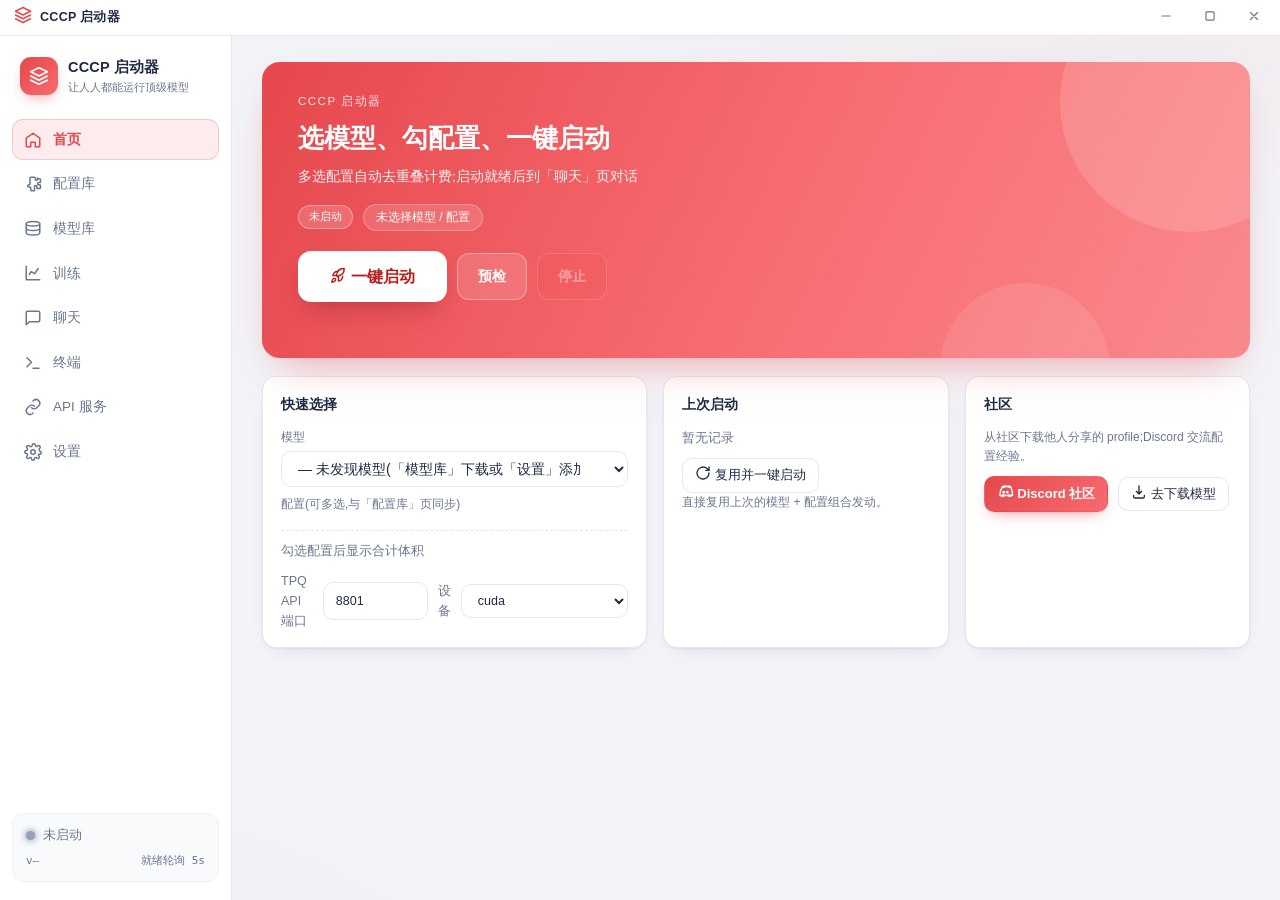
==== commit 2fb05c89: "fix(ui): 6 个 UI bug 修复 1. 未启动状态点红色看不清:--bad 红色 -> 中性灰 #94a3b8 2. 一键启动没底部对齐:hero 改 display:flex;flex-" ====
--- a/webui/index.html
+++ b/webui/index.html
@@ -33,7 +33,7 @@
 <div class="titlebar" id="titlebar">
   <div class="tb-left">
     <span class="tb-logo"><svg class="ic"><use href="#i-layers"/></svg></span>
-    <span class="tb-title">CCCP 启动器 · TPQ-Final</span>
+    <span class="tb-title">CCCP 启动器</span>
   </div>
   <div class="tb-right">
     <button class="tb-btn" id="tbMin" title="最小化"><svg class="ic"><use href="#i-min"/></svg></button>
@@ -74,7 +74,7 @@
   <!-- ============ 首页(快速选择 + 一键启动)============ -->
   <section class="page active" id="page-home">
     <div class="hero">
-      <div class="hero-eyebrow">CCCP 启动器 · TPQ-Final</div>
+      <div class="hero-eyebrow">CCCP 启动器</div>
       <h1>选模型、勾配置、一键启动</h1>
       <p class="hero-sub">多选配置自动去重叠计费;启动就绪后到「聊天」页对话</p>
       <div class="hero-meta">
@@ -282,16 +282,28 @@
 
       <div class="card-box">
         <h3>扫描配置</h3>
-        <div class="param"><span>模式</span>
-          <label class="radio"><input type="radio" name="tmode" value="cpu" checked> CPU 全量推理</label>
-          <label class="radio"><input type="radio" name="tmode" value="disk"> 硬盘(离线)推理</label>
-        </div>
-        <div class="param"><span>目标体积 GB(0=不限)</span><input id="targetGb" type="number" value="128" min="0" step="1"></div>
-        <input id="targetGbRange" type="range" min="0" max="1024" value="128">
-        <div class="param"><span>采样上限</span><input id="sampleLimit" type="number" value="2000" min="10" step="100"></div>
-        <div class="param"><span>关联 profiles</span><select id="relatedProfiles" multiple size="4"></select></div>
+        <div class="field-block">
+          <span class="fb-label">模式</span>
+          <div class="seg-group">
+            <input type="radio" name="tmode" id="tmode-cpu" value="cpu" checked><label for="tmode-cpu">CPU 全量推理</label>
+            <input type="radio" name="tmode" id="tmode-disk" value="disk"><label for="tmode-disk">硬盘(离线)推理</label>
+          </div>
+        </div>
+        <div class="field-block">
+          <span class="fb-label">目标体积 GB(0=不限)</span>
+          <input id="targetGb" type="number" value="128" min="0" step="1">
+          <input id="targetGbRange" type="range" min="0" max="1024" value="128" style="margin-top:6px">
+        </div>
+        <div class="field-block">
+          <span class="fb-label">采样上限</span>
+          <input id="sampleLimit" type="number" value="2000" min="10" step="100">
+        </div>
+        <div class="field-block">
+          <span class="fb-label">关联 profiles</span>
+          <select id="relatedProfiles" multiple size="4"></select>
+        </div>
         <div class="hint">当前为估算模式(heuristic-fallback);TPQ 路由计数接口(I-3)就绪后自动切换 calibrated。</div>
-        <button class="primary" id="trainStartBtn"><svg class="ic"><use href="#i-chart"/></svg> 开始扫描</button>
+        <button class="primary" id="trainStartBtn" style="margin-top:16px"><svg class="ic"><use href="#i-chart"/></svg> 开始扫描</button>
       </div>
 
       <div class="card-box">
--- a/webui/style.css
+++ b/webui/style.css
@@ -1,4 +1,5 @@
 /* WINUI-EXE · TPQ Launcher — 浅色 Fluent 应用外壳(SD 启动器风格) */
+
 :root {
   --bg: #f2f4f8;
   --panel: #ffffff;
@@ -21,356 +22,30 @@
   --radius: 14px;
   --mono: "Cascadia Code", "JetBrains Mono", Consolas, monospace;
 }
-* { box-sizing: border-box; margin: 0; }
-html, body { height: 100%; }
-body {
-  display: flex; flex-direction: column;
-  background: var(--bg);
-  background-image:
-    radial-gradient(720px 320px at 90% -10%, rgba(229,72,77,.07), transparent),
-    radial-gradient(640px 280px at 0% 110%, rgba(249,137,140,.05), transparent);
-  color: var(--txt);
-  font: 14px/1.6 -apple-system, "Segoe UI", "Microsoft YaHei", "PingFang SC", sans-serif;
-}
-::-webkit-scrollbar { width: 9px; height: 9px; }
-::-webkit-scrollbar-thumb { background: #cdd5e4; border-radius: 8px; }
-::-webkit-scrollbar-thumb:hover { background: #b3c0d8; }
-::-webkit-scrollbar-track { background: transparent; }
-
-/* ================= 应用外壳 ================= */
-#app { display: flex; flex: 1; min-height: 0; overflow: hidden; }
-
-/* ---------- 左侧导航 ---------- */
-.sidebar {
-  width: 232px; flex-shrink: 0; display: flex; flex-direction: column;
-  background: var(--panel); border-right: 1px solid var(--line); padding: 18px 12px;
-}
-.side-brand { display: flex; align-items: center; gap: 10px; padding: 2px 8px 16px; }
-.side-brand .logo-box {
-  width: 38px; height: 38px; border-radius: 11px; display: grid; place-items: center;
-  background: linear-gradient(135deg, var(--accent), #f76b70); color: #fff;
-  font-size: 18px; box-shadow: 0 6px 16px -6px rgba(229,72,77,.6);
-}
-.side-brand .name { font-weight: 700; font-size: 14.5px; letter-spacing: .2px; }
-.side-brand .sub { color: var(--dim); font-size: 11px; }
-
-.nav { display: flex; flex-direction: column; gap: 3px; margin-top: 6px; }
-.nav-item {
-  display: flex; align-items: center; gap: 11px; padding: 10px 12px;
-  border: none; background: none; border-radius: 11px; cursor: pointer;
-  color: var(--dim); font-size: 13.5px; transition: .15s; text-align: left;
-}
-.nav-item .ico { font-size: 16px; width: 22px; text-align: center; }
-.nav-item:hover { background: var(--panel2); color: var(--txt); }
-.nav-item.active {
-  background: var(--accent-soft); color: var(--accent); font-weight: 600;
-  box-shadow: inset 0 0 0 1px rgba(229,72,77,.22);
-}
-
-.side-spacer { flex: 1; }
-.side-status {
-  background: var(--panel2); border: 1px solid var(--line2); border-radius: 12px;
-  padding: 11px 13px; display: flex; flex-direction: column; gap: 7px;
-}
-.side-status .row { display: flex; align-items: center; gap: 8px; font-size: 12.5px; color: var(--dim); }
-.dot { width: 9px; height: 9px; border-radius: 50%; background: var(--bad); box-shadow: 0 0 7px currentColor; }
-.dot.ready { background: var(--ok); }
-.dot.loading { background: var(--warn); }
-.side-status .ver { font-family: var(--mono); font-size: 11px; color: var(--dim); }
-
-/* ---------- 主区 ---------- */
-.main { flex: 1; overflow-y: auto; padding: 26px 30px 40px; min-width: 0; }
-.page { display: none; }
-.page.active { display: block; animation: fadein .18s ease; }
-@keyframes fadein { from { opacity: 0; transform: translateY(4px); } }
-.page-header { display: flex; align-items: baseline; gap: 14px; margin-bottom: 18px; flex-wrap: wrap; }
-.page-header h1 { font-size: 20px; font-weight: 700; }
-.page-header p { color: var(--dim); font-size: 13px; }
-.page-header .spacer { flex: 1; }
-
-/* ---------- 按钮 / 表单 ---------- */
-button { font: inherit; cursor: pointer; border-radius: 10px; border: 1px solid transparent; padding: 9px 18px; }
-.primary {
-  background: linear-gradient(135deg, var(--accent), #f76b70); color: #fff; font-weight: 600;
-  box-shadow: 0 6px 16px -8px rgba(229,72,77,.8);
-}
-.primary:hover { filter: brightness(1.06); }
-.primary:disabled { opacity: .45; cursor: not-allowed; box-shadow: none; }
-.primary.big { padding: 12px 26px; font-size: 15px; border-radius: 12px; }
-.ghost { background: var(--panel); color: var(--txt); border-color: var(--line); }
-.ghost:hover { background: var(--panel2); border-color: #cbd5e6; }
-.danger { background: var(--bad-soft); color: var(--bad); border-color: rgba(239,68,68,.35); }
-.danger:disabled { opacity: .35; }
-.sm { padding: 6px 12px; font-size: 13px; }
-.icon-btn { background: none; border: none; color: var(--dim); padding: 2px 6px; font-size: 13px; }
-.icon-btn:hover { color: var(--bad); }
-
-input, select, textarea {
-  background: var(--panel); color: var(--txt); border: 1px solid var(--line);
-  border-radius: 10px; padding: 8px 12px; font: inherit; outline: none;
-}
-input:focus, select:focus, textarea:focus { border-color: var(--accent); box-shadow: 0 0 0 3px rgba(229,72,77,.15); }
-select[multiple] { min-width: 200px; }
-.mono { font-family: var(--mono); font-size: 12.5px; white-space: pre-wrap; }
-.dim { color: var(--dim); }
-.hint { color: var(--dim); font-size: 12px; }
-.chips { display: flex; flex-wrap: wrap; gap: 6px; }
-.chip {
-  background: var(--panel2); border: 1px solid var(--line); border-radius: 999px;
-  padding: 2px 10px; font-size: 12px; color: var(--dim);
-}
-.chip.acc { color: var(--accent2); border-color: rgba(249,137,140,.4); background: rgba(249,137,140,.06); }
-.chip.ok { color: var(--ok); border-color: rgba(16,185,129,.4); background: var(--ok-soft); }
-
-/* ---------- 卡片通用 ---------- */
-.card-box {
-  background: var(--panel); border: 1px solid var(--line); border-radius: var(--radius);
-  box-shadow: var(--shadow); padding: 16px 18px;
-}
-
-/* ---------- 配置页 ---------- */
-.stat-row { display: grid; grid-template-columns: repeat(4, minmax(150px, 1fr)); gap: 12px; margin-bottom: 14px; }
-.stat-card { background: var(--panel); border: 1px solid var(--line); border-radius: var(--radius);
-  box-shadow: var(--shadow); padding: 13px 16px; }
-.stat-card label { color: var(--dim); font-size: 11.5px; text-transform: uppercase; letter-spacing: .4px; }
-.stat-card .val { display: flex; align-items: baseline; gap: 6px; margin-top: 3px; }
-.stat-card b { font-family: var(--mono); font-size: 22px; font-weight: 700; }
-.stat-card .val span { color: var(--dim); font-size: 11.5px; }
-.stat-card.accent b { color: var(--accent2); }
-.stat-card.save b { color: var(--ok); }
-.drop-bar {
-  background: var(--panel); border: 1px solid var(--line); border-radius: var(--radius);
-  box-shadow: var(--shadow); padding: 11px 16px; margin-bottom: 16px;
-  display: flex; gap: 10px; align-items: center; flex-wrap: wrap;
-}
-.drop-bar > label { color: var(--dim); font-size: 12px; }
-.drop-bar .note { margin-left: auto; color: var(--dim); font-size: 11.5px; }
-
-.cards { display: grid; grid-template-columns: repeat(auto-fill, minmax(270px, 1fr)); gap: 14px; }
-.card {
-  background: var(--panel); border: 1px solid var(--line); border-radius: var(--radius);
-  box-shadow: var(--shadow); padding: 16px; cursor: pointer; transition: .16s; position: relative;
-}
-.card:hover { border-color: #c7d0e5; transform: translateY(-2px); box-shadow: var(--shadow-hover); }
-.card.selected { border-color: var(--accent); box-shadow: 0 0 0 1px var(--accent), var(--shadow-hover); }
-.card h3 { font-size: 15px; display: flex; align-items: center; gap: 8px; }
-.card .desc { color: var(--dim); font-size: 12.5px; margin: 6px 0 10px; min-height: 34px; }
-.card .stats { display: flex; gap: 16px; font-family: var(--mono); font-size: 12.5px; }
-.card .stats b { font-size: 15px; color: var(--accent); }
-.card .calib { font-size: 10.5px; color: var(--warn); margin-top: 6px; }
-.card .badges { position: absolute; top: 12px; right: 12px; display: flex; gap: 5px; }
-.badge { font-size: 10.5px; padding: 2px 8px; border-radius: 999px; border: 1px solid var(--line); color: var(--dim); background: var(--panel2); }
-.badge.builtin { color: var(--accent); border-color: rgba(229,72,77,.4); background: var(--accent-soft); }
-.badge.trained { color: var(--ok); border-color: rgba(16,185,129,.4); background: var(--ok-soft); }
-.badge.imported { color: var(--warn); border-color: rgba(245,158,11,.4); background: var(--warn-soft); }
-.badge.drop { color: var(--accent2); border-color: rgba(249,137,140,.4); }
-.card .check {
-  position: absolute; bottom: 12px; right: 12px; width: 20px; height: 20px;
-  border-radius: 6px; border: 1.5px solid var(--line); display: grid; place-items: center; font-size: 12px;
-  color: transparent; background: var(--panel2);
-}
-.card.selected .check { background: var(--accent); border-color: var(--accent); color: #fff; }
-.card .del { position: absolute; bottom: 10px; right: 40px; }
-
-.dock { margin-top: 16px; }
-.dock .card-box { display: flex; flex-direction: column; gap: 10px; }
-.dock-row { display: flex; gap: 10px; align-items: center; flex-wrap: wrap; }
-.log {
-  background: var(--panel2); border: 1px solid var(--line); border-radius: 10px;
-  padding: 10px; font-family: var(--mono); font-size: 12px; color: var(--dim);
-  max-height: 200px; overflow: auto;
-}
-
-/* ---------- 聊天页 ---------- */
-.chat-wrap { display: flex; gap: 16px; height: calc(100vh - 150px); }
-.chat-side { width: 262px; flex-shrink: 0; display: flex; flex-direction: column; gap: 12px; overflow-y: auto; }
-.chat-side .card-box { display: flex; flex-direction: column; gap: 8px; }
-.side-label { color: var(--dim); font-size: 11.5px; text-transform: uppercase; letter-spacing: .5px; }
-.param { display: flex; flex-direction: column; gap: 4px; margin: 8px 0; font-size: 13px; }
-.param input, .param select { width: 100%; }
-.param > span:first-child { color: var(--dim); font-size: 12px; }
-.session-list { display: flex; flex-direction: column; gap: 4px; max-height: 220px; overflow-y: auto; }
-.session-item {
-  display: flex; justify-content: space-between; align-items: center; gap: 6px;
-  padding: 7px 10px; background: var(--panel2); border: 1px solid var(--line2);
-  border-radius: 9px; cursor: pointer; font-size: 12.5px;
-}
-.session-item:hover { background: var(--panel); }
-.session-item.active { box-shadow: inset 0 0 0 1px var(--accent); background: var(--accent-soft); }
-.session-item .t { overflow: hidden; text-overflow: ellipsis; white-space: nowrap; flex: 1; }
-.chat-main { flex: 1; display: flex; flex-direction: column; gap: 10px; min-width: 0; }
-.messages {
-  flex: 1; overflow-y: auto; padding: 18px; display: flex; flex-direction: column; gap: 12px;
-}
-.msg { max-width: 78%; padding: 10px 14px; border-radius: 14px; white-space: pre-wrap; word-break: break-word; }
-.msg.user { align-self: flex-end; background: var(--accent); color: #fff; border-radius: 14px 14px 4px 14px; }
-.msg.user .role { color: rgba(255,255,255,.65); }
-.msg.assistant { align-self: flex-start; background: var(--panel2); border: 1px solid var(--line); border-radius: 14px 14px 14px 4px; }
-.msg .role { font-size: 10.5px; color: var(--dim); margin-bottom: 3px; }
-.msg.streaming::after { content: "▌"; color: var(--accent2); animation: blink 1s infinite; }
-@keyframes blink { 50% { opacity: 0; } }
-.composer { display: flex; gap: 10px; align-items: flex-end; }
-.composer .card-box { flex: 1; display: flex; gap: 10px; align-items: flex-end; padding: 10px 12px; }
-.composer textarea { flex: 1; resize: none; border: none; background: none; }
-.composer textarea:focus { box-shadow: none; }
-.composer-actions { display: flex; gap: 8px; }
-
-/* ---------- 训练页 ---------- */
-.train-grid { display: grid; grid-template-columns: 300px 340px 1fr; gap: 16px; }
-.train-grid .card-box h3, .api-card h3 { font-size: 14px; margin-bottom: 12px; }
-.file-list { display: flex; flex-direction: column; gap: 4px; margin-top: 10px; }
-.file-item {
-  font-family: var(--mono); font-size: 12px; padding: 6px 10px;
-  background: var(--panel2); border: 1px solid var(--line2); border-radius: 8px;
-  display: flex; justify-content: space-between; align-items: center;
-}
-.radio { display: inline-flex; align-items: center; gap: 6px; font-size: 13px; margin-right: 10px; }
-input[type="range"] { width: 100%; accent-color: var(--accent); padding: 0; }
-#trainStartBtn { width: 100%; margin-top: 12px; }
-
-.job-list { display: flex; flex-direction: column; gap: 8px; }
-.job {
-  background: var(--panel2); border: 1px solid var(--line2); border-radius: 10px;
-  padding: 10px 12px; cursor: pointer;
-}
-.job:hover { border-color: var(--accent); background: var(--panel); }
-.job .jhead { display: flex; justify-content: space-between; font-size: 12.5px; }
-.job .progress { height: 5px; background: var(--line); border-radius: 3px; margin-top: 8px; overflow: hidden; }
-.job .progress > div { height: 100%; background: linear-gradient(90deg, var(--accent), var(--accent2)); transition: width .3s; }
-.job .jmsg { color: var(--dim); font-size: 11.5px; margin-top: 5px; }
-.jstatus { font-size: 11px; padding: 1px 8px; border-radius: 999px; }
-.jstatus.done { color: var(--ok); background: var(--ok-soft); }
-.jstatus.running, .jstatus.pending { color: var(--warn); background: var(--warn-soft); }
-.jstatus.failed { color: var(--bad); background: var(--bad-soft); }
-
-.job-detail { margin-top: 16px; border-top: 1px solid var(--line2); padding-top: 14px; }
-.bars { display: flex; flex-direction: column; gap: 4px; margin: 12px 0; }
-.bar-row { display: grid; grid-template-columns: 90px 1fr 60px; gap: 8px; align-items: center; font-family: var(--mono); font-size: 11.5px; }
-.bar-row .bar { height: 8px; background: var(--line); border-radius: 4px; overflow: hidden; }
-.bar-row .bar > div { height: 100%; background: var(--accent2); }
-
-/* ---------- API 服务页 ---------- */
-.api-grid { display: grid; grid-template-columns: 1fr 1fr; gap: 16px; }
-.api-card .kv { display: flex; justify-content: space-between; gap: 10px; margin: 6px 0; font-size: 13px; }
-.api-card .kv b { font-family: var(--mono); color: var(--accent2); font-weight: 500; overflow-wrap: anywhere; }
-.api-card pre {
-  background: var(--panel2); border: 1px solid var(--line); border-radius: 10px;
-  padding: 12px; overflow: auto; font-family: var(--mono); font-size: 12px; color: var(--dim);
-}
-.api-card ul { list-style: none; }
-.api-card li { font-family: var(--mono); font-size: 12.5px; padding: 4px 0; color: var(--txt); }
-.api-card li span { color: var(--dim); margin-left: 8px; font-family: inherit; }
-.state-pill { font-size: 11px; padding: 2px 10px; border-radius: 999px; border: 1px solid var(--line); color: var(--dim); }
-.state-pill.on { color: var(--ok); border-color: rgba(16,185,129,.4); background: var(--ok-soft); }
-.state-pill.off { color: var(--bad); border-color: rgba(239,68,68,.35); background: var(--bad-soft); }
-
-/* ---------- 设置页 ---------- */
-.settings-grid { display: grid; grid-template-columns: 1.2fr .8fr; gap: 16px; }
-.settings-grid label { color: var(--dim); font-size: 12px; display: block; margin: 10px 0 4px; }
-.settings-grid input, .settings-grid textarea { width: 100%; }
-.settings-grid textarea { resize: vertical; min-height: 90px; font-family: var(--mono); font-size: 12px; }
-.about-kv { display: flex; justify-content: space-between; font-size: 13px; margin: 7px 0; }
-.about-kv b { font-family: var(--mono); font-weight: 500; color: var(--accent2); }
-
-[hidden] { display: none !important; }
-
-@media (max-width: 1100px) {
-  .train-grid, .api-grid, .settings-grid, .stat-row,
-  .home-grid, .models-grid { grid-template-columns: 1fr; }
-}
-
-/* ================= v0.3 · 首页 / 社区 / 模型库 ================= */
-.hero {
-  position: relative; overflow: hidden; color: #fff;
-  background: linear-gradient(115deg, #e5484d 0%, #f76b70 52%, #f9898c 100%);
-  border-radius: 18px; padding: 34px 36px 30px;
-  box-shadow: 0 18px 40px -18px rgba(229,72,77,.55); margin-bottom: 18px;
-}
-.hero::before, .hero::after { content: ""; position: absolute; border-radius: 50%; background: rgba(255,255,255,.14); }
-.hero::before { width: 260px; height: 260px; right: -70px; top: -90px; }
-.hero::after { width: 170px; height: 170px; right: 140px; bottom: -95px; background: rgba(255,255,255,.09); }
-.hero-eyebrow { font-size: 11.5px; letter-spacing: 1.5px; opacity: .85; text-transform: uppercase; }
-.hero h1 { font-size: 26px; font-weight: 800; margin-top: 8px; }
-.hero-sub { opacity: .92; font-size: 13.5px; margin-top: 6px; }
-.hero-meta { display: flex; gap: 10px; align-items: center; margin-top: 16px; flex-wrap: wrap; }
-.hero-pill { background: rgba(255,255,255,.16); border-color: rgba(255,255,255,.35); color: #fff; }
-.hero-pill.on { background: rgba(16,185,129,.3); }
-.hero-chip { font-size: 12px; padding: 3px 12px; border-radius: 999px; background: rgba(255,255,255,.14); border: 1px solid rgba(255,255,255,.25); }
-.hero-actions { display: flex; gap: 10px; align-items: center; margin-top: 20px; flex-wrap: wrap; }
-.hero-launch {
-  background: #fff; color: #b91c1c; border: none; font-weight: 800; font-size: 16px;
-  padding: 13px 32px; border-radius: 13px; transition: .15s;
-  box-shadow: 0 12px 26px -10px rgba(120,20,24,.45);
-}
-.hero-launch:hover { transform: translateY(-1px); }
-.hero-launch:disabled { opacity: .5; transform: none; }
-.hero-btn { background: rgba(255,255,255,.14); color: #fff; border: 1px solid rgba(255,255,255,.35); padding: 11px 20px; border-radius: 12px; font-weight: 600; }
-.hero-btn:hover { background: rgba(255,255,255,.22); }
-.hero-btn:disabled { opacity: .4; }
-.hero-btn.danger-text { background: rgba(239,68,68,.22); }
-.hero-hint { margin-top: 12px; font-size: 12.5px; opacity: .92; min-height: 18px; }
-.log.on-hero { background: rgba(15,23,42,.28); border-color: rgba(255,255,255,.2); color: rgba(255,255,255,.85); margin-top: 10px; }
-
-.home-grid { display: grid; grid-template-columns: 1.35fr 1fr 1fr; gap: 16px; }
-.home-grid h3 { font-size: 14px; margin-bottom: 12px; }
-.fld { display: block; color: var(--dim); font-size: 12px; margin: 8px 0 4px; }
-.qchips { display: flex; flex-wrap: wrap; gap: 8px; margin: 4px 0 12px; }
-.qchip {
-  display: inline-flex; align-items: center; gap: 7px; padding: 7px 13px; user-select: none;
-  border-radius: 999px; border: 1px solid var(--line); background: var(--panel2);
-  font-size: 13px; cursor: pointer; transition: .15s;
-}
-.qchip small { font-family: var(--mono); font-size: 10.5px; color: var(--dim); }
-.qchip:hover { border-color: #c7d0e5; transform: translateY(-1px); }
-.qchip.on { color: var(--accent); font-weight: 700; border-color: var(--accent); background: var(--accent-soft); box-shadow: 0 0 0 1px var(--accent); }
-.qchip.on small { color: var(--accent); }
-.q-summary { font-size: 12.5px; color: var(--dim); border-top: 1px dashed var(--line); padding-top: 10px; }
-.q-row { display: flex; align-items: center; gap: 10px; margin-top: 10px; font-size: 12.5px; color: var(--dim); }
-.q-row input { width: 110px; }
-
-.community-banner { display: flex; flex-wrap: wrap; gap: 14px; align-items: center; margin-bottom: 14px; }
-.community-banner .cb-left { min-width: 220px; flex: 1; }
-.community-banner h3 { font-size: 14px; margin-bottom: 4px; }
-.community-banner .cb-right { display: flex; gap: 8px; align-items: center; flex: 1.4; min-width: 300px; }
-.community-banner input { flex: 1; min-width: 180px; }
-.community-list { width: 100%; display: flex; flex-direction: column; gap: 6px; margin-top: 4px; }
-.community-list:empty { display: none; }
-.community-item { display: flex; justify-content: space-between; align-items: center; gap: 10px; background: var(--panel2); border: 1px solid var(--line2); border-radius: 10px; padding: 8px 12px; }
-.community-item .ci-t { display: flex; flex-direction: column; font-size: 12.5px; min-width: 0; }
-.community-item .ci-t .dim { font-size: 11.5px; overflow: hidden; text-overflow: ellipsis; white-space: nowrap; }
-
-.models-grid { display: grid; grid-template-columns: 1fr 1fr; gap: 16px; }
-.models-grid h3 { font-size: 14px; margin-bottom: 10px; }
-.models-grid .span2 { grid-column: 1 / -1; }
-.models-grid input, .models-grid select { width: 100%; }
-.model-list { display: flex; flex-direction: column; gap: 8px; }
-.model-item { display: grid; grid-template-columns: 1fr auto; gap: 4px 10px; align-items: center; background: var(--panel2); border: 1px solid var(--line2); border-radius: 10px; padding: 10px 14px; }
-.model-item .mi-t { display: flex; align-items: center; gap: 8px; font-size: 13.5px; }
-.model-item .mi-p { font-size: 11px; overflow: hidden; text-overflow: ellipsis; white-space: nowrap; }
-.model-item button { grid-row: 1 / 3; grid-column: 2; }
-
-
-/* ================= v0.4 · 无边框自绘标题栏 ================= */
-.titlebar {
-  height: 36px; flex-shrink: 0; display: flex; align-items: center;
-  justify-content: space-between; background: var(--panel);
-  border-bottom: 1px solid var(--line); padding: 0 4px 0 14px;
-  user-select: none; -webkit-user-select: none; cursor: move;
-}
-.tb-left { display: flex; align-items: center; gap: 8px; pointer-events: none; }
-.tb-logo { color: var(--accent); font-size: 13px; }
-.tb-title { font-size: 12.5px; font-weight: 600; letter-spacing: .3px; color: var(--txt); }
-.tb-right { display: flex; align-items: stretch; height: 100%; gap: 0; }
-.tb-btn {
-  width: 44px; height: 100%; border: none; border-radius: 0; padding: 0;
-  background: none; color: var(--dim); font-size: 12px; cursor: default;
-}
-.tb-btn:hover { background: var(--panel2); color: var(--txt); }
-.tb-btn.close:hover { background: #e81123; color: #fff; }
-
-/* ================= v0.4 · 跟随 Windows 明暗(prefers-color-scheme)================= */
+
+/* 深色主题:显式 data-theme=dark 或 system 模式下系统为深色 */
 [data-theme="dark"] {
-  :root {
+  --bg: #1b1b1d;
+  --panel: #252527;
+  --panel2: #2d2d30;
+  --line: #3c3c40;
+  --line2: #333336;
+  --txt: #e6e6ea;
+  --dim: #9b9ba3;
+  --accent: #f76b70;
+  --accent-soft: rgba(247,107,112,.18);
+  --accent2: #f9898c;
+  --ok: #34d399;
+  --ok-soft: rgba(52,211,153,.14);
+  --warn: #fbbf24;
+  --warn-soft: rgba(251,191,36,.14);
+  --bad: #f87171;
+  --bad-soft: rgba(248,113,113,.14);
+  --shadow: 0 1px 2px rgba(0,0,0,.45), 0 10px 26px -14px rgba(0,0,0,.55);
+  --shadow-hover: 0 2px 4px rgba(0,0,0,.5), 0 14px 34px -14px rgba(229,72,77,.5);
+}
+@media (prefers-color-scheme: dark) {
+  [data-theme="system"] {
     --bg: #1b1b1d;
     --panel: #252527;
     --panel2: #2d2d30;
@@ -390,20 +65,363 @@
     --shadow: 0 1px 2px rgba(0,0,0,.45), 0 10px 26px -14px rgba(0,0,0,.55);
     --shadow-hover: 0 2px 4px rgba(0,0,0,.5), 0 14px 34px -14px rgba(229,72,77,.5);
   }
-  body {
-    background-image:
-      radial-gradient(720px 320px at 90% -10%, rgba(247,107,112,.07), transparent),
-      radial-gradient(640px 280px at 0% 110%, rgba(249,137,140,.05), transparent);
-  }
-  ::-webkit-scrollbar-thumb { background: #3a3a3f; }
-  ::-webkit-scrollbar-thumb:hover { background: #4a4a50; }
-  .session-item:hover { background: #2b2b2f; }
-  .job .progress, .bar-row .bar { background: #151517; }
-  .card:hover { border-color: #4c4c54; }
-  .ghost:hover { background: var(--panel2); border-color: #48484f; }
-  .msg.assistant { background: rgba(247,107,112,.12); border-color: rgba(247,107,112,.35); }
-  .hero-launch { color: #b91c1c; }
-}
+}
+
+
+* { box-sizing: border-box; margin: 0; }
+html, body { height: 100%; }
+body {
+  display: flex; flex-direction: column;
+  background: var(--bg);
+  background-image:
+    radial-gradient(720px 320px at 90% -10%, rgba(229,72,77,.07), transparent),
+    radial-gradient(640px 280px at 0% 110%, rgba(249,137,140,.05), transparent);
+  color: var(--txt);
+  font: 14px/1.6 -apple-system, "Segoe UI", "Microsoft YaHei", "PingFang SC", sans-serif;
+}
+::-webkit-scrollbar { width: 9px; height: 9px; }
+::-webkit-scrollbar-thumb { background: #cdd5e4; border-radius: 8px; }
+::-webkit-scrollbar-thumb:hover { background: #b3c0d8; }
+::-webkit-scrollbar-track { background: transparent; }
+
+/* ================= 应用外壳 ================= */
+#app { display: flex; flex: 1; min-height: 0; overflow: hidden; }
+
+/* ---------- 左侧导航 ---------- */
+.sidebar {
+  width: 232px; flex-shrink: 0; display: flex; flex-direction: column;
+  background: var(--panel); border-right: 1px solid var(--line); padding: 18px 12px;
+}
+.side-brand { display: flex; align-items: center; gap: 10px; padding: 2px 8px 16px; }
+.side-brand .logo-box {
+  width: 38px; height: 38px; border-radius: 11px; display: grid; place-items: center;
+  background: linear-gradient(135deg, var(--accent), #f76b70); color: #fff;
+  font-size: 18px; box-shadow: 0 6px 16px -6px rgba(229,72,77,.6);
+}
+.side-brand .name { font-weight: 700; font-size: 14.5px; letter-spacing: .2px; }
+.side-brand .sub { color: var(--dim); font-size: 11px; }
+
+.nav { display: flex; flex-direction: column; gap: 3px; margin-top: 6px; }
+.nav-item {
+  display: flex; align-items: center; gap: 11px; padding: 10px 12px;
+  border: none; background: none; border-radius: 11px; cursor: pointer;
+  color: var(--dim); font-size: 13.5px; transition: .15s; text-align: left;
+}
+.nav-item .ico { font-size: 16px; width: 22px; text-align: center; }
+.nav-item:hover { background: var(--panel2); color: var(--txt); }
+.nav-item.active {
+  background: var(--accent-soft); color: var(--accent); font-weight: 600;
+  box-shadow: inset 0 0 0 1px rgba(229,72,77,.22);
+}
+
+.side-spacer { flex: 1; }
+.side-status {
+  background: var(--panel2); border: 1px solid var(--line2); border-radius: 12px;
+  padding: 11px 13px; display: flex; flex-direction: column; gap: 7px;
+}
+.side-status .row { display: flex; align-items: center; gap: 8px; font-size: 12.5px; color: var(--dim); }
+.dot { width: 9px; height: 9px; border-radius: 50%; background: #94a3b8; box-shadow: 0 0 7px currentColor; }
+.dot.ready { background: var(--ok); }
+.dot.loading { background: var(--warn); }
+.side-status .ver { font-family: var(--mono); font-size: 11px; color: var(--dim); }
+
+/* ---------- 主区 ---------- */
+.main { flex: 1; overflow-y: auto; padding: 26px 30px 40px; min-width: 0; }
+.page { display: none; }
+.page.active { display: block; animation: fadein .18s ease; }
+@keyframes fadein { from { opacity: 0; transform: translateY(4px); } }
+.page-header { display: flex; align-items: baseline; gap: 14px; margin-bottom: 18px; flex-wrap: wrap; }
+.page-header h1 { font-size: 20px; font-weight: 700; }
+.page-header p { color: var(--dim); font-size: 13px; }
+.page-header .spacer { flex: 1; }
+
+/* ---------- 按钮 / 表单 ---------- */
+button { font: inherit; cursor: pointer; border-radius: 10px; border: 1px solid transparent; padding: 9px 18px; }
+.primary {
+  background: linear-gradient(135deg, var(--accent), #f76b70); color: #fff; font-weight: 600;
+  box-shadow: 0 6px 16px -8px rgba(229,72,77,.8);
+}
+.primary:hover { filter: brightness(1.06); }
+.primary:disabled { opacity: .45; cursor: not-allowed; box-shadow: none; }
+.primary.big { padding: 12px 26px; font-size: 15px; border-radius: 12px; }
+.ghost { background: var(--panel); color: var(--txt); border-color: var(--line); }
+.ghost:hover { background: var(--panel2); border-color: #cbd5e6; }
+.danger { background: var(--bad-soft); color: var(--bad); border-color: rgba(239,68,68,.35); }
+.danger:disabled { opacity: .35; }
+.sm { padding: 6px 12px; font-size: 13px; }
+.icon-btn { background: none; border: none; color: var(--dim); padding: 2px 6px; font-size: 13px; }
+.icon-btn:hover { color: var(--bad); }
+
+input, select, textarea {
+  background: var(--panel); color: var(--txt); border: 1px solid var(--line);
+  border-radius: 10px; padding: 8px 30px 8px 12px; font: inherit; outline: none;
+  width: 100%; box-sizing: border-box;
+}
+textarea { padding: 8px 12px; }
+input[type="radio"], input[type="checkbox"], input[type="range"] { width: auto; padding: 0; }
+input:focus, select:focus, textarea:focus { border-color: var(--accent); box-shadow: 0 0 0 3px rgba(229,72,77,.15); }
+select[multiple] { min-width: 200px; }
+.mono { font-family: var(--mono); font-size: 12.5px; white-space: pre-wrap; }
+.dim { color: var(--dim); }
+.hint { color: var(--dim); font-size: 12px; }
+.chips { display: flex; flex-wrap: wrap; gap: 6px; }
+.chip {
+  background: var(--panel2); border: 1px solid var(--line); border-radius: 999px;
+  padding: 2px 10px; font-size: 12px; color: var(--dim);
+}
+.chip.acc { color: var(--accent2); border-color: rgba(249,137,140,.4); background: rgba(249,137,140,.06); }
+.chip.ok { color: var(--ok); border-color: rgba(16,185,129,.4); background: var(--ok-soft); }
+
+/* ---------- 卡片通用 ---------- */
+.card-box {
+  background: var(--panel); border: 1px solid var(--line); border-radius: var(--radius);
+  box-shadow: var(--shadow); padding: 16px 18px;
+}
+
+/* ---------- 配置页 ---------- */
+.stat-row { display: grid; grid-template-columns: repeat(4, minmax(150px, 1fr)); gap: 12px; margin-bottom: 14px; }
+.stat-card { background: var(--panel); border: 1px solid var(--line); border-radius: var(--radius);
+  box-shadow: var(--shadow); padding: 13px 16px; }
+.stat-card label { color: var(--dim); font-size: 11.5px; text-transform: uppercase; letter-spacing: .4px; }
+.stat-card .val { display: flex; align-items: baseline; gap: 6px; margin-top: 3px; }
+.stat-card b { font-family: var(--mono); font-size: 22px; font-weight: 700; }
+.stat-card .val span { color: var(--dim); font-size: 11.5px; }
+.stat-card.accent b { color: var(--accent2); }
+.stat-card.save b { color: var(--ok); }
+.drop-bar {
+  background: var(--panel); border: 1px solid var(--line); border-radius: var(--radius);
+  box-shadow: var(--shadow); padding: 11px 16px; margin-bottom: 16px;
+  display: flex; gap: 10px; align-items: center; flex-wrap: wrap;
+}
+.drop-bar > label { color: var(--dim); font-size: 12px; }
+.drop-bar .note { margin-left: auto; color: var(--dim); font-size: 11.5px; }
+
+.cards { display: grid; grid-template-columns: repeat(auto-fill, minmax(270px, 1fr)); gap: 14px; }
+.card {
+  background: var(--panel); border: 1px solid var(--line); border-radius: var(--radius);
+  box-shadow: var(--shadow); padding: 16px; cursor: pointer; transition: .16s; position: relative;
+}
+.card:hover { border-color: #c7d0e5; transform: translateY(-2px); box-shadow: var(--shadow-hover); }
+.card.selected { border-color: var(--accent); box-shadow: 0 0 0 1px var(--accent), var(--shadow-hover); }
+.card h3 { font-size: 15px; display: flex; align-items: center; gap: 8px; }
+.card .desc { color: var(--dim); font-size: 12.5px; margin: 6px 0 10px; min-height: 34px; }
+.card .stats { display: flex; gap: 16px; font-family: var(--mono); font-size: 12.5px; }
+.card .stats b { font-size: 15px; color: var(--accent); }
+.card .calib { font-size: 10.5px; color: var(--warn); margin-top: 6px; }
+.card .badges { position: absolute; top: 12px; right: 12px; display: flex; gap: 5px; }
+.badge { font-size: 10.5px; padding: 2px 8px; border-radius: 999px; border: 1px solid var(--line); color: var(--dim); background: var(--panel2); }
+.badge.builtin { color: var(--accent); border-color: rgba(229,72,77,.4); background: var(--accent-soft); }
+.badge.trained { color: var(--ok); border-color: rgba(16,185,129,.4); background: var(--ok-soft); }
+.badge.imported { color: var(--warn); border-color: rgba(245,158,11,.4); background: var(--warn-soft); }
+.badge.drop { color: var(--accent2); border-color: rgba(249,137,140,.4); }
+.card .check {
+  position: absolute; bottom: 12px; right: 12px; width: 20px; height: 20px;
+  border-radius: 6px; border: 1.5px solid var(--line); display: grid; place-items: center; font-size: 12px;
+  color: transparent; background: var(--panel2);
+}
+.card.selected .check { background: var(--accent); border-color: var(--accent); color: #fff; }
+.card .del { position: absolute; bottom: 10px; right: 40px; }
+
+.dock { margin-top: 16px; }
+.dock .card-box { display: flex; flex-direction: column; gap: 10px; }
+.dock-row { display: flex; gap: 10px; align-items: center; flex-wrap: wrap; }
+.log {
+  background: var(--panel2); border: 1px solid var(--line); border-radius: 10px;
+  padding: 10px; font-family: var(--mono); font-size: 12px; color: var(--dim);
+  max-height: 200px; overflow: auto;
+}
+
+/* ---------- 聊天页 ---------- */
+.chat-wrap { display: flex; gap: 16px; height: calc(100vh - 150px); }
+.chat-side { width: 262px; flex-shrink: 0; display: flex; flex-direction: column; gap: 12px; overflow-y: auto; }
+.chat-side .card-box { display: flex; flex-direction: column; gap: 8px; }
+.side-label { color: var(--dim); font-size: 11.5px; text-transform: uppercase; letter-spacing: .5px; }
+.param { display: flex; justify-content: space-between; align-items: center; gap: 8px; margin: 6px 0; font-size: 13px; }
+.param input { width: 90px; }
+/* 训练页块式字段(标签上输入下) */
+.field-block { display: flex; flex-direction: column; gap: 5px; margin: 14px 0; }
+.field-block > label, .field-block > .fb-label { color: var(--dim); font-size: 12px; font-weight: 500; }
+.field-block input, .field-block select { width: 100%; }
+.radio-group { display: flex; gap: 14px; flex-wrap: wrap; }
+.radio-group .radio { margin: 0; }
+.session-list { display: flex; flex-direction: column; gap: 4px; max-height: 220px; overflow-y: auto; }
+.session-item {
+  display: flex; justify-content: space-between; align-items: center; gap: 6px;
+  padding: 7px 10px; background: var(--panel2); border: 1px solid var(--line2);
+  border-radius: 9px; cursor: pointer; font-size: 12.5px;
+}
+.session-item:hover { background: var(--panel); }
+.session-item.active { box-shadow: inset 0 0 0 1px var(--accent); background: var(--accent-soft); }
+.session-item .t { overflow: hidden; text-overflow: ellipsis; white-space: nowrap; flex: 1; }
+.chat-main { flex: 1; display: flex; flex-direction: column; gap: 10px; min-width: 0; }
+.messages {
+  flex: 1; overflow-y: auto; padding: 18px; display: flex; flex-direction: column; gap: 12px;
+}
+.msg { max-width: 78%; padding: 10px 14px; border-radius: 14px; white-space: pre-wrap; word-break: break-word; }
+.msg.user { align-self: flex-end; background: var(--accent); color: #fff; border-radius: 14px 14px 4px 14px; }
+.msg.user .role { color: rgba(255,255,255,.65); }
+.msg.assistant { align-self: flex-start; background: var(--panel2); border: 1px solid var(--line); border-radius: 14px 14px 14px 4px; }
+.msg .role { font-size: 10.5px; color: var(--dim); margin-bottom: 3px; }
+.msg.streaming::after { content: "▌"; color: var(--accent2); animation: blink 1s infinite; }
+@keyframes blink { 50% { opacity: 0; } }
+.composer { display: flex; gap: 10px; align-items: flex-end; }
+.composer .card-box { flex: 1; display: flex; gap: 10px; align-items: flex-end; padding: 10px 12px; }
+.composer textarea { flex: 1; resize: none; border: none; background: none; }
+.composer textarea:focus { box-shadow: none; }
+.composer-actions { display: flex; gap: 8px; }
+
+/* ---------- 训练页 ---------- */
+.train-grid { display: grid; grid-template-columns: 300px 340px 1fr; gap: 16px; }
+.train-grid .card-box h3, .api-card h3 { font-size: 14px; margin-bottom: 12px; }
+.file-list { display: flex; flex-direction: column; gap: 4px; margin-top: 10px; }
+.file-item {
+  font-family: var(--mono); font-size: 12px; padding: 6px 10px;
+  background: var(--panel2); border: 1px solid var(--line2); border-radius: 8px;
+  display: flex; justify-content: space-between; align-items: center;
+}
+.radio { display: inline-flex; align-items: center; gap: 6px; font-size: 13px; margin-right: 10px; }
+input[type="range"] { width: 100%; accent-color: var(--accent); padding: 0; }
+#trainStartBtn { width: 100%; margin-top: 12px; }
+
+.job-list { display: flex; flex-direction: column; gap: 8px; }
+.job {
+  background: var(--panel2); border: 1px solid var(--line2); border-radius: 10px;
+  padding: 10px 12px; cursor: pointer;
+}
+.job:hover { border-color: var(--accent); background: var(--panel); }
+.job .jhead { display: flex; justify-content: space-between; font-size: 12.5px; }
+.job .progress { height: 5px; background: var(--line); border-radius: 3px; margin-top: 8px; overflow: hidden; }
+.job .progress > div { height: 100%; background: linear-gradient(90deg, var(--accent), var(--accent2)); transition: width .3s; }
+.job .jmsg { color: var(--dim); font-size: 11.5px; margin-top: 5px; }
+.jstatus { font-size: 11px; padding: 1px 8px; border-radius: 999px; }
+.jstatus.done { color: var(--ok); background: var(--ok-soft); }
+.jstatus.running, .jstatus.pending { color: var(--warn); background: var(--warn-soft); }
+.jstatus.failed { color: var(--bad); background: var(--bad-soft); }
+
+.job-detail { margin-top: 16px; border-top: 1px solid var(--line2); padding-top: 14px; }
+.bars { display: flex; flex-direction: column; gap: 4px; margin: 12px 0; }
+.bar-row { display: grid; grid-template-columns: 90px 1fr 60px; gap: 8px; align-items: center; font-family: var(--mono); font-size: 11.5px; }
+.bar-row .bar { height: 8px; background: var(--line); border-radius: 4px; overflow: hidden; }
+.bar-row .bar > div { height: 100%; background: var(--accent2); }
+
+/* ---------- API 服务页 ---------- */
+.api-grid { display: grid; grid-template-columns: 1fr 1fr; gap: 16px; }
+.api-card .kv { display: flex; justify-content: space-between; gap: 10px; margin: 6px 0; font-size: 13px; }
+.api-card .kv b { font-family: var(--mono); color: var(--accent2); font-weight: 500; overflow-wrap: anywhere; }
+.api-card pre {
+  background: var(--panel2); border: 1px solid var(--line); border-radius: 10px;
+  padding: 12px; overflow: auto; font-family: var(--mono); font-size: 12px; color: var(--dim);
+}
+.api-card ul { list-style: none; }
+.api-card li { font-family: var(--mono); font-size: 12.5px; padding: 4px 0; color: var(--txt); }
+.api-card li span { color: var(--dim); margin-left: 8px; font-family: inherit; }
+.state-pill { font-size: 11px; padding: 2px 10px; border-radius: 999px; border: 1px solid var(--line); color: var(--dim); }
+.state-pill.on { color: var(--ok); border-color: rgba(16,185,129,.4); background: var(--ok-soft); }
+.state-pill.off { color: var(--bad); border-color: rgba(239,68,68,.35); background: var(--bad-soft); }
+
+/* ---------- 设置页 ---------- */
+.settings-grid { display: grid; grid-template-columns: 1.2fr .8fr; gap: 16px; }
+.settings-grid label { color: var(--dim); font-size: 12px; display: block; margin: 10px 0 4px; }
+.settings-grid input, .settings-grid textarea { width: 100%; }
+.settings-grid textarea { resize: vertical; min-height: 90px; font-family: var(--mono); font-size: 12px; }
+.about-kv { display: flex; justify-content: space-between; font-size: 13px; margin: 7px 0; }
+.about-kv b { font-family: var(--mono); font-weight: 500; color: var(--accent2); }
+
+[hidden] { display: none !important; }
+
+@media (max-width: 1100px) {
+  .train-grid, .api-grid, .settings-grid, .stat-row,
+  .home-grid, .models-grid { grid-template-columns: 1fr; }
+}
+
+/* ================= v0.3 · 首页 / 社区 / 模型库 ================= */
+.hero {
+  position: relative; display: flex; flex-direction: column; overflow: hidden; color: #fff;
+  background: linear-gradient(115deg, #e5484d 0%, #f76b70 52%, #f9898c 100%);
+  border-radius: 18px; padding: 30px 36px 26px;
+  box-shadow: 0 18px 40px -18px rgba(229,72,77,.55); margin-bottom: 18px;
+  display: flex; flex-direction: column;
+}
+.hero::before, .hero::after { content: ""; position: absolute; border-radius: 50%; background: rgba(255,255,255,.14); }
+.hero::before { width: 260px; height: 260px; right: -70px; top: -90px; }
+.hero::after { width: 170px; height: 170px; right: 140px; bottom: -95px; background: rgba(255,255,255,.09); }
+.hero-eyebrow { font-size: 11.5px; letter-spacing: 1.5px; opacity: .85; text-transform: uppercase; }
+.hero h1 { font-size: 26px; font-weight: 800; margin-top: 8px; }
+.hero-sub { opacity: .92; font-size: 13.5px; margin-top: 6px; }
+.hero-meta { display: flex; gap: 10px; align-items: center; margin-top: 16px; flex-wrap: wrap; }
+.hero-pill { background: rgba(255,255,255,.16); border-color: rgba(255,255,255,.35); color: #fff; }
+.hero-pill.on { background: rgba(16,185,129,.3); }
+.hero-chip { font-size: 12px; padding: 3px 12px; border-radius: 999px; background: rgba(255,255,255,.14); border: 1px solid rgba(255,255,255,.25); }
+.hero-actions { display: flex; gap: 10px; align-items: center; margin-top: 20px; flex-wrap: wrap; }
+.hero-launch {
+  background: #fff; color: #b91c1c; border: none; font-weight: 800; font-size: 16px;
+  padding: 13px 32px; border-radius: 13px; transition: .15s;
+  box-shadow: 0 12px 26px -10px rgba(120,20,24,.45);
+}
+.hero-launch:hover { transform: translateY(-1px); }
+.hero-launch:disabled { opacity: .5; transform: none; }
+.hero-btn { background: rgba(255,255,255,.14); color: #fff; border: 1px solid rgba(255,255,255,.35); padding: 11px 20px; border-radius: 12px; font-weight: 600; }
+.hero-btn:hover { background: rgba(255,255,255,.22); }
+.hero-btn:disabled { opacity: .4; }
+.hero-btn.danger-text { background: rgba(239,68,68,.22); }
+.hero-hint { margin-top: 12px; font-size: 12.5px; opacity: .92; min-height: 18px; }
+.log.on-hero { background: rgba(15,23,42,.28); border-color: rgba(255,255,255,.2); color: rgba(255,255,255,.85); margin-top: 10px; }
+
+.home-grid { display: grid; grid-template-columns: 1.35fr 1fr 1fr; gap: 16px; }
+.home-grid h3 { font-size: 14px; margin-bottom: 12px; }
+.fld { display: block; color: var(--dim); font-size: 12px; margin: 8px 0 4px; }
+.qchips { display: flex; flex-wrap: wrap; gap: 8px; margin: 4px 0 12px; }
+.qchip {
+  display: inline-flex; align-items: center; gap: 7px; padding: 7px 13px; user-select: none;
+  border-radius: 999px; border: 1px solid var(--line); background: var(--panel2);
+  font-size: 13px; cursor: pointer; transition: .15s;
+}
+.qchip small { font-family: var(--mono); font-size: 10.5px; color: var(--dim); }
+.qchip:hover { border-color: #c7d0e5; transform: translateY(-1px); }
+.qchip.on { color: var(--accent); font-weight: 700; border-color: var(--accent); background: var(--accent-soft); box-shadow: 0 0 0 1px var(--accent); }
+.qchip.on small { color: var(--accent); }
+.q-summary { font-size: 12.5px; color: var(--dim); border-top: 1px dashed var(--line); padding-top: 10px; }
+.q-row { display: flex; align-items: center; gap: 10px; margin-top: 10px; font-size: 12.5px; color: var(--dim); }
+.q-row input { width: 110px; }
+
+.community-banner { display: flex; flex-wrap: wrap; gap: 14px; align-items: center; margin-bottom: 14px; }
+.community-banner .cb-left { min-width: 220px; flex: 1; }
+.community-banner h3 { font-size: 14px; margin-bottom: 4px; }
+.community-banner .cb-right { display: flex; gap: 8px; align-items: center; flex: 1.4; min-width: 300px; }
+.community-banner input { flex: 1; min-width: 180px; }
+.community-list { width: 100%; display: flex; flex-direction: column; gap: 6px; margin-top: 4px; }
+.community-list:empty { display: none; }
+.community-item { display: flex; justify-content: space-between; align-items: center; gap: 10px; background: var(--panel2); border: 1px solid var(--line2); border-radius: 10px; padding: 8px 12px; }
+.community-item .ci-t { display: flex; flex-direction: column; font-size: 12.5px; min-width: 0; }
+.community-item .ci-t .dim { font-size: 11.5px; overflow: hidden; text-overflow: ellipsis; white-space: nowrap; }
+
+.models-grid { display: grid; grid-template-columns: 1fr 1fr; gap: 16px; }
+.models-grid h3 { font-size: 14px; margin-bottom: 10px; }
+.models-grid .span2 { grid-column: 1 / -1; }
+.models-grid input, .models-grid select { width: 100%; }
+.model-list { display: flex; flex-direction: column; gap: 8px; }
+.model-item { display: grid; grid-template-columns: 1fr auto; gap: 4px 10px; align-items: center; background: var(--panel2); border: 1px solid var(--line2); border-radius: 10px; padding: 10px 14px; }
+.model-item .mi-t { display: flex; align-items: center; gap: 8px; font-size: 13.5px; }
+.model-item .mi-p { font-size: 11px; overflow: hidden; text-overflow: ellipsis; white-space: nowrap; }
+.model-item button { grid-row: 1 / 3; grid-column: 2; }
+
+/* ================= v0.4 · 无边框自绘标题栏 ================= */
+.titlebar {
+  height: 36px; flex-shrink: 0; display: flex; align-items: center;
+  justify-content: space-between; background: var(--panel);
+  border-bottom: 1px solid var(--line); padding: 0 4px 0 14px;
+  user-select: none; -webkit-user-select: none; cursor: move;
+}
+.tb-left { display: flex; align-items: center; gap: 8px; pointer-events: none; }
+.tb-logo { color: var(--accent); font-size: 13px; }
+.tb-title { font-size: 12.5px; font-weight: 600; letter-spacing: .3px; color: var(--txt); }
+.tb-right { display: flex; align-items: stretch; height: 100%; gap: 0; }
+.tb-btn {
+  width: 44px; height: 100%; border: none; border-radius: 0; padding: 0;
+  background: none; color: var(--dim); font-size: 12px; cursor: default;
+}
+.tb-btn:hover { background: var(--panel2); color: var(--txt); }
+.tb-btn.close:hover { background: #e81123; color: #fff; }
 
 /* ================= v0.5 · 终端页 ================= */
 .term-grid { display: grid; grid-template-columns: 1fr 1fr; gap: 16px; }
@@ -425,19 +443,27 @@
 .logo-box .ic { width: 20px; height: 20px; color: #fff; stroke-width: 2.2; }
 .hero-launch .ic, .primary .ic { width: 17px; height: 17px; }
 .page-header h1 .ic, h3 .ic { width: 17px; height: 17px; vertical-align: -3px; }
-use { pointer-events: none; }  /* 图标点击穿透到父按钮 */
-
-/* ================= v0.6 · 显式主题(light/dark)与跟随系统 fallback ================= */
-[data-theme="light"] {
-  --bg: #f2f4f8; --panel: #ffffff; --panel2: #f8fafc;
-  --line: #e3e8f0; --line2: #eef1f6; --txt: #1f2a44; --dim: #6b7690;
-  --accent: #e5484d; --accent-soft: rgba(229,72,77,.10); --accent2: #f9898c;
-  --shadow: 0 1px 2px rgba(16,24,40,.05), 0 8px 24px -14px rgba(16,24,40,.18);
-}
+use { pointer-events: none; }  
 @media (prefers-color-scheme: dark) {
-  [data-theme="system"] {
-    --bg: #1b1b1d; --panel: #252527; --panel2: #2d2d30;
-    --line: #3c3c40; --line2: #333336; --txt: #e6e6ea; --dim: #9b9ba3;
-    --accent: #f76b70; --accent-soft: rgba(247,107,112,.18); --accent2: #f9898c;
-  }
-}
+  
+}
+
+/* ================= 深色模式特殊覆盖 ================= */
+[data-theme="dark"] body, [data-theme="system"] body { background-color: var(--bg); }
+[data-theme="dark"] .session-item:hover, [data-theme="system"] .session-item:hover { background: var(--panel); }
+[data-theme="dark"] .qchip:hover, [data-theme="system"] .qchip:hover { border-color: var(--line); }
+[data-theme="dark"] .term, [data-theme="system"] .term { background: #0d0f12; }
+
+/* ================= v0.6.3 · 自定义分段选择器(替代原生 radio) ================= */
+.seg-group { display: flex; gap: 0; border: 1px solid var(--line); border-radius: 10px; overflow: hidden; width: 100%; }
+.seg-group input { display: none; }
+.seg-group label {
+  flex: 1; text-align: center; padding: 8px 12px; font-size: 13px; cursor: pointer;
+  color: var(--dim); background: var(--panel); border-right: 1px solid var(--line);
+  transition: .15s; user-select: none; display: flex; align-items: center; justify-content: center; gap: 6px;
+}
+.seg-group label:last-child { border-right: none; }
+.seg-group label:hover { background: var(--panel2); color: var(--txt); }
+.seg-group input:checked + label {
+  color: #fff; background: var(--accent); font-weight: 600;
+}
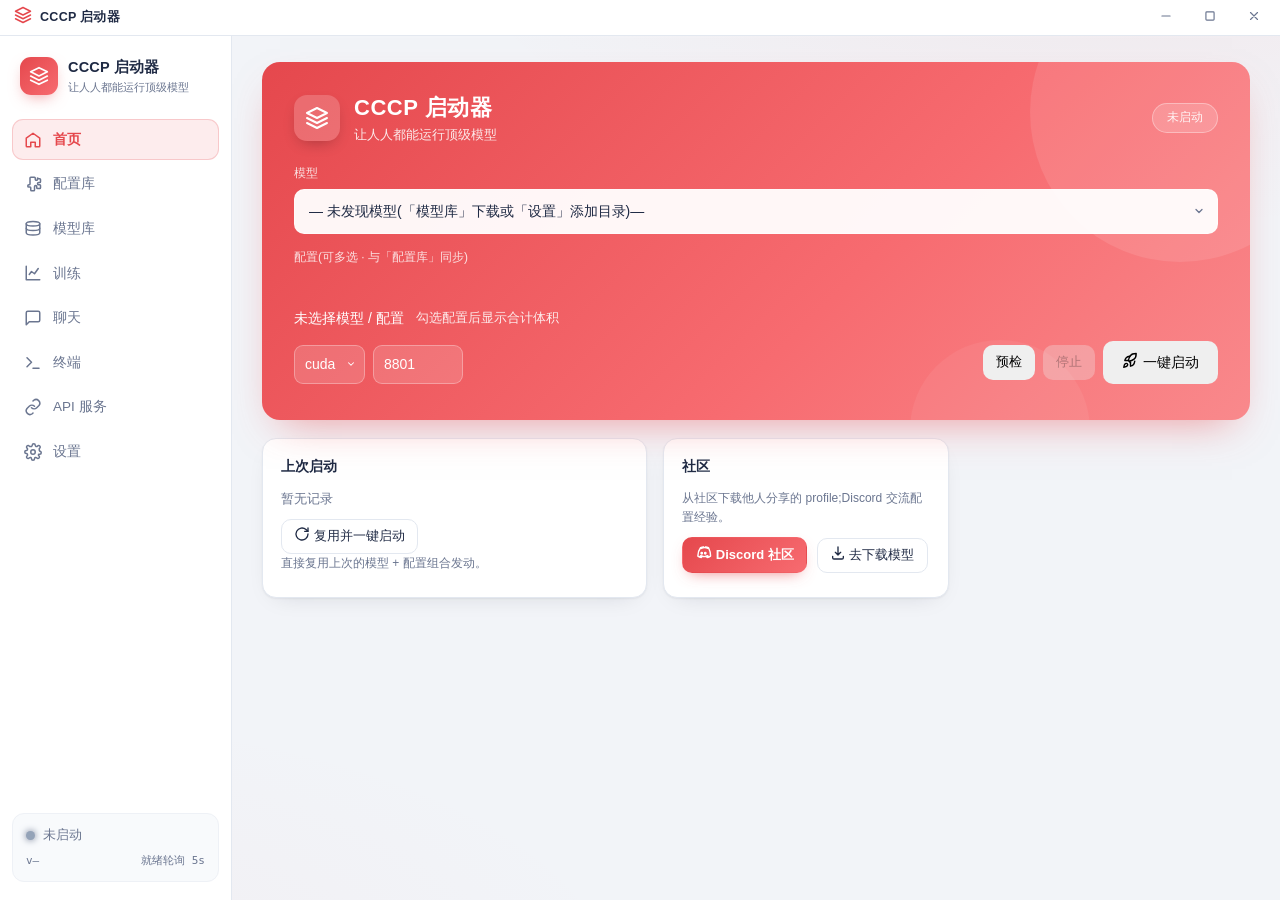
==== commit 20f7a72c: "feat(ui): 首页重构为统一启动面板,一键启动按钮右下角 旧布局:hero 卡(标题+按钮) + 独立快速选择卡,割裂且按钮位置不直观。 新布局:合并为单个 .launch-panel 红色渐变" ====
--- a/webui/index.html
+++ b/webui/index.html
@@ -73,34 +73,56 @@
 
   <!-- ============ 首页(快速选择 + 一键启动)============ -->
   <section class="page active" id="page-home">
-    <div class="hero">
-      <div class="hero-eyebrow">CCCP 启动器</div>
-      <h1>选模型、勾配置、一键启动</h1>
-      <p class="hero-sub">多选配置自动去重叠计费;启动就绪后到「聊天」页对话</p>
-      <div class="hero-meta">
-        <span class="state-pill hero-pill" id="homeStatusPill">未启动</span>
-        <span class="hero-chip" id="homeSelChip">未选择模型 / 配置</span>
-      </div>
-      <div class="hero-actions">
-        <button class="hero-launch" id="homeLaunchBtn"><svg class="ic"><use href="#i-rocket"/></svg> 一键启动</button>
-        <button class="hero-btn" id="homeDryBtn">预检</button>
-        <button class="hero-btn danger-text" id="homeStopBtn" disabled>停止</button>
-      </div>
-      <div class="hero-hint" id="homeLaunchHint"></div>
-      <pre class="log on-hero" id="homeLaunchLog" hidden></pre>
-    </div>
-
+    <!-- ===== 启动面板:左半选择区 + 右半操作区(启动按钮右下角)===== -->
+    <div class="launch-panel">
+      <!-- 左:标题 + 状态 -->
+      <div class="lp-header">
+        <div class="lp-brand">
+          <div class="lp-logo"><svg class="ic"><use href="#i-layers"/></svg></div>
+          <div>
+            <h1>CCCP 启动器</h1>
+            <p>让人人都能运行顶级模型</p>
+          </div>
+        </div>
+        <span class="state-pill lp-pill" id="homeStatusPill">未启动</span>
+      </div>
+
+      <!-- 中:模型 + 配置选择 -->
+      <div class="lp-select">
+        <div class="lp-field">
+          <label>模型</label>
+          <select id="homeModelSelect"><option value="">— 未发现模型(「模型库」下载或「设置」添加目录)—</option></select>
+        </div>
+        <div class="lp-field">
+          <label>配置(可多选 · 与「配置库」同步)</label>
+          <div class="qchips" id="homeChips"></div>
+        </div>
+      </div>
+
+      <!-- 右下:操作区 -->
+      <div class="lp-footer">
+        <div class="lp-summary">
+          <span id="homeSelChip" class="hero-chip">未选择模型 / 配置</span>
+          <span id="homeSummary" class="lp-sum-text">勾选配置后显示合计体积</span>
+        </div>
+        <div class="lp-actions">
+          <div class="lp-opts">
+            <select id="homeDeviceSelect"><option value="cuda">cuda</option><option value="cpu">cpu</option></select>
+            <input id="homePortInput" type="number" value="8801" min="1024" max="65535" title="TPQ API 端口">
+          </div>
+          <div class="lp-btns">
+            <button class="hero-btn sm" id="homeDryBtn">预检</button>
+            <button class="hero-btn danger-text sm" id="homeStopBtn" disabled>停止</button>
+            <button class="hero-launch" id="homeLaunchBtn"><svg class="ic"><use href="#i-rocket"/></svg> 一键启动</button>
+          </div>
+        </div>
+        <div class="hero-hint" id="homeLaunchHint"></div>
+        <pre class="log on-hero" id="homeLaunchLog" hidden></pre>
+      </div>
+    </div>
+
+    <!-- ===== 下方:上次启动 + 社区 ===== -->
     <div class="home-grid">
-      <div class="card-box">
-        <h3>快速选择</h3>
-        <label class="fld">模型</label>
-        <select id="homeModelSelect" style="width:100%"><option value="">— 未发现模型(「模型库」下载或「设置」添加目录)—</option></select>
-        <label class="fld">配置(可多选,与「配置库」页同步)</label>
-        <div class="qchips" id="homeChips"></div>
-        <div class="q-summary" id="homeSummary">勾选配置后显示合计体积</div>
-        <div class="q-row"><span>TPQ API 端口</span><input id="homePortInput" type="number" value="8801" min="1024" max="65535">
-          <span>设备</span><select id="homeDeviceSelect"><option value="cuda">cuda</option><option value="cpu">cpu</option></select></div>
-      </div>
       <div class="card-box">
         <h3>上次启动</h3>
         <div id="lastLaunchBox" class="mono dim">暂无记录</div>
@@ -119,6 +141,7 @@
         <div class="hint" id="communityCfgHint" style="margin-top:8px"></div>
       </div>
     </div>
+  </section>
   </section>
 
   <!-- ============ 配置启动 ============ -->
--- a/webui/style.css
+++ b/webui/style.css
@@ -67,7 +67,6 @@
   }
 }
 
-
 * { box-sizing: border-box; margin: 0; }
 html, body { height: 100%; }
 body {
@@ -152,12 +151,19 @@
 .icon-btn { background: none; border: none; color: var(--dim); padding: 2px 6px; font-size: 13px; }
 .icon-btn:hover { color: var(--bad); }
 
-input, select, textarea {
+input, textarea {
   background: var(--panel); color: var(--txt); border: 1px solid var(--line);
-  border-radius: 10px; padding: 8px 30px 8px 12px; font: inherit; outline: none;
+  border-radius: 10px; padding: 8px 12px; font: inherit; outline: none;
   width: 100%; box-sizing: border-box;
 }
-textarea { padding: 8px 12px; }
+select {
+  background: var(--panel); color: var(--txt); border: 1px solid var(--line);
+  border-radius: 10px; padding: 8px 36px 8px 12px; font: inherit; outline: none;
+  width: 100%; box-sizing: border-box; appearance: none; -webkit-appearance: none;
+  background-image: url("data:image/svg+xml;utf8,<svg xmlns='http://www.w3.org/2000/svg' width='12' height='12' viewBox='0 0 24 24' fill='none' stroke='%236b7690' stroke-width='2.5' stroke-linecap='round' stroke-linejoin='round'><path d='m6 9 6 6 6-6'/></svg>");
+  background-repeat: no-repeat; background-position: right 12px center; background-size: 12px;
+}
+select[multiple] { padding: 8px 12px; background-image: none; appearance: auto; -webkit-appearance: auto; }
 input[type="radio"], input[type="checkbox"], input[type="range"] { width: auto; padding: 0; }
 input:focus, select:focus, textarea:focus { border-color: var(--accent); box-shadow: 0 0 0 3px rgba(229,72,77,.15); }
 select[multiple] { min-width: 200px; }
@@ -334,40 +340,70 @@
   .home-grid, .models-grid { grid-template-columns: 1fr; }
 }
 
-/* ================= v0.3 · 首页 / 社区 / 模型库 ================= */
-.hero {
-  position: relative; display: flex; flex-direction: column; overflow: hidden; color: #fff;
-  background: linear-gradient(115deg, #e5484d 0%, #f76b70 52%, #f9898c 100%);
-  border-radius: 18px; padding: 30px 36px 26px;
+/* ================= v0.7 · 启动面板(首页) ================= */
+.launch-panel {
+  display: flex; flex-direction: column; gap: 18px;
+  background: linear-gradient(135deg, #e5484d 0%, #f76b70 60%, #f9898c 100%);
+  border-radius: 18px; padding: 28px 32px 24px; color: #fff;
   box-shadow: 0 18px 40px -18px rgba(229,72,77,.55); margin-bottom: 18px;
-  display: flex; flex-direction: column;
-}
-.hero::before, .hero::after { content: ""; position: absolute; border-radius: 50%; background: rgba(255,255,255,.14); }
-.hero::before { width: 260px; height: 260px; right: -70px; top: -90px; }
-.hero::after { width: 170px; height: 170px; right: 140px; bottom: -95px; background: rgba(255,255,255,.09); }
-.hero-eyebrow { font-size: 11.5px; letter-spacing: 1.5px; opacity: .85; text-transform: uppercase; }
-.hero h1 { font-size: 26px; font-weight: 800; margin-top: 8px; }
-.hero-sub { opacity: .92; font-size: 13.5px; margin-top: 6px; }
-.hero-meta { display: flex; gap: 10px; align-items: center; margin-top: 16px; flex-wrap: wrap; }
-.hero-pill { background: rgba(255,255,255,.16); border-color: rgba(255,255,255,.35); color: #fff; }
-.hero-pill.on { background: rgba(16,185,129,.3); }
-.hero-chip { font-size: 12px; padding: 3px 12px; border-radius: 999px; background: rgba(255,255,255,.14); border: 1px solid rgba(255,255,255,.25); }
-.hero-actions { display: flex; gap: 10px; align-items: center; margin-top: 20px; flex-wrap: wrap; }
-.hero-launch {
-  background: #fff; color: #b91c1c; border: none; font-weight: 800; font-size: 16px;
-  padding: 13px 32px; border-radius: 13px; transition: .15s;
-  box-shadow: 0 12px 26px -10px rgba(120,20,24,.45);
-}
-.hero-launch:hover { transform: translateY(-1px); }
-.hero-launch:disabled { opacity: .5; transform: none; }
-.hero-btn { background: rgba(255,255,255,.14); color: #fff; border: 1px solid rgba(255,255,255,.35); padding: 11px 20px; border-radius: 12px; font-weight: 600; }
-.hero-btn:hover { background: rgba(255,255,255,.22); }
-.hero-btn:disabled { opacity: .4; }
-.hero-btn.danger-text { background: rgba(239,68,68,.22); }
-.hero-hint { margin-top: 12px; font-size: 12.5px; opacity: .92; min-height: 18px; }
-.log.on-hero { background: rgba(15,23,42,.28); border-color: rgba(255,255,255,.2); color: rgba(255,255,255,.85); margin-top: 10px; }
-
-.home-grid { display: grid; grid-template-columns: 1.35fr 1fr 1fr; gap: 16px; }
+  position: relative; overflow: hidden;
+}
+.launch-panel::before {
+  content: ""; position: absolute; width: 300px; height: 300px; right: -80px; top: -100px;
+  border-radius: 50%; background: rgba(255,255,255,.10);
+}
+.launch-panel::after {
+  content: ""; position: absolute; width: 180px; height: 180px; right: 160px; bottom: -100px;
+  border-radius: 50%; background: rgba(255,255,255,.06);
+}
+.launch-panel > * { position: relative; z-index: 1; }
+
+.lp-header { display: flex; justify-content: space-between; align-items: center; }
+.lp-brand { display: flex; align-items: center; gap: 14px; }
+.lp-logo {
+  width: 46px; height: 46px; border-radius: 13px; display: grid; place-items: center;
+  background: rgba(255,255,255,.18); box-shadow: 0 6px 16px -6px rgba(0,0,0,.3);
+}
+.lp-logo .ic { width: 24px; height: 24px; color: #fff; stroke-width: 2.2; }
+.lp-brand h1 { font-size: 22px; font-weight: 800; letter-spacing: .5px; }
+.lp-brand p { font-size: 13px; opacity: .88; }
+.lp-pill { background: rgba(255,255,255,.16); border-color: rgba(255,255,255,.35); color: rgba(255,255,255,.9); font-size: 12px; padding: 4px 14px; }
+.lp-pill.on { background: rgba(16,185,129,.3); color: #fff; }
+.lp-pill.off { background: rgba(255,255,255,.12); border-color: rgba(255,255,255,.3); color: rgba(255,255,255,.85); }
+
+.lp-select { display: flex; flex-direction: column; gap: 14px; }
+.lp-field { display: flex; flex-direction: column; gap: 6px; }
+.lp-field > label { font-size: 12px; opacity: .82; font-weight: 500; }
+.lp-field select {
+  background: rgba(255,255,255,.95); color: #1f2a44; border: 1px solid rgba(255,255,255,.4);
+  border-radius: 10px; padding: 10px 36px 10px 14px; font: inherit; outline: none; width: 100%; box-sizing: border-box;
+  appearance: none; -webkit-appearance: none;
+  background-image: url("data:image/svg+xml;utf8,<svg xmlns='http://www.w3.org/2000/svg' width='12' height='12' viewBox='0 0 24 24' fill='none' stroke='%236b7690' stroke-width='2.5' stroke-linecap='round' stroke-linejoin='round'><path d='m6 9 6 6 6-6'/></svg>");
+  background-repeat: no-repeat; background-position: right 12px center; background-size: 12px;
+}
+
+.lp-footer { display: flex; flex-direction: column; gap: 12px; margin-top: auto; }
+.lp-summary { display: flex; align-items: center; gap: 12px; flex-wrap: wrap; }
+.lp-sum-text { font-size: 12.5px; opacity: .88; }
+.lp-actions { display: flex; justify-content: space-between; align-items: flex-end; gap: 16px; flex-wrap: wrap; }
+.lp-opts { display: flex; gap: 8px; }
+.lp-opts select, .lp-opts input {
+  background: rgba(255,255,255,.15); color: #fff; border: 1px solid rgba(255,255,255,.3);
+  border-radius: 9px; padding: 7px 10px; font: inherit; outline: none; width: auto;
+}
+.lp-opts select { appearance: none; -webkit-appearance: none; padding-right: 28px;
+  background-image: url("data:image/svg+xml;utf8,<svg xmlns='http://www.w3.org/2000/svg' width='10' height='10' viewBox='0 0 24 24' fill='none' stroke='white' stroke-width='2.5' stroke-linecap='round' stroke-linejoin='round'><path d='m6 9 6 6 6-6'/></svg>");
+  background-repeat: no-repeat; background-position: right 8px center; background-size: 10px;
+}
+.lp-opts input { width: 90px; }
+.lp-opts input::placeholder { color: rgba(255,255,255,.6); }
+.lp-btns { display: flex; gap: 8px; align-items: center; }
+
+/* hero-chip 保留(用于 summary) */
+
+/* hero-launch / hero-btn 在面板内复用 */
+
+.home-grid {  display: grid; grid-template-columns: 1.35fr 1fr 1fr; gap: 16px; }
 .home-grid h3 { font-size: 14px; margin-bottom: 12px; }
 .fld { display: block; color: var(--dim); font-size: 12px; margin: 8px 0 4px; }
 .qchips { display: flex; flex-wrap: wrap; gap: 8px; margin: 4px 0 12px; }
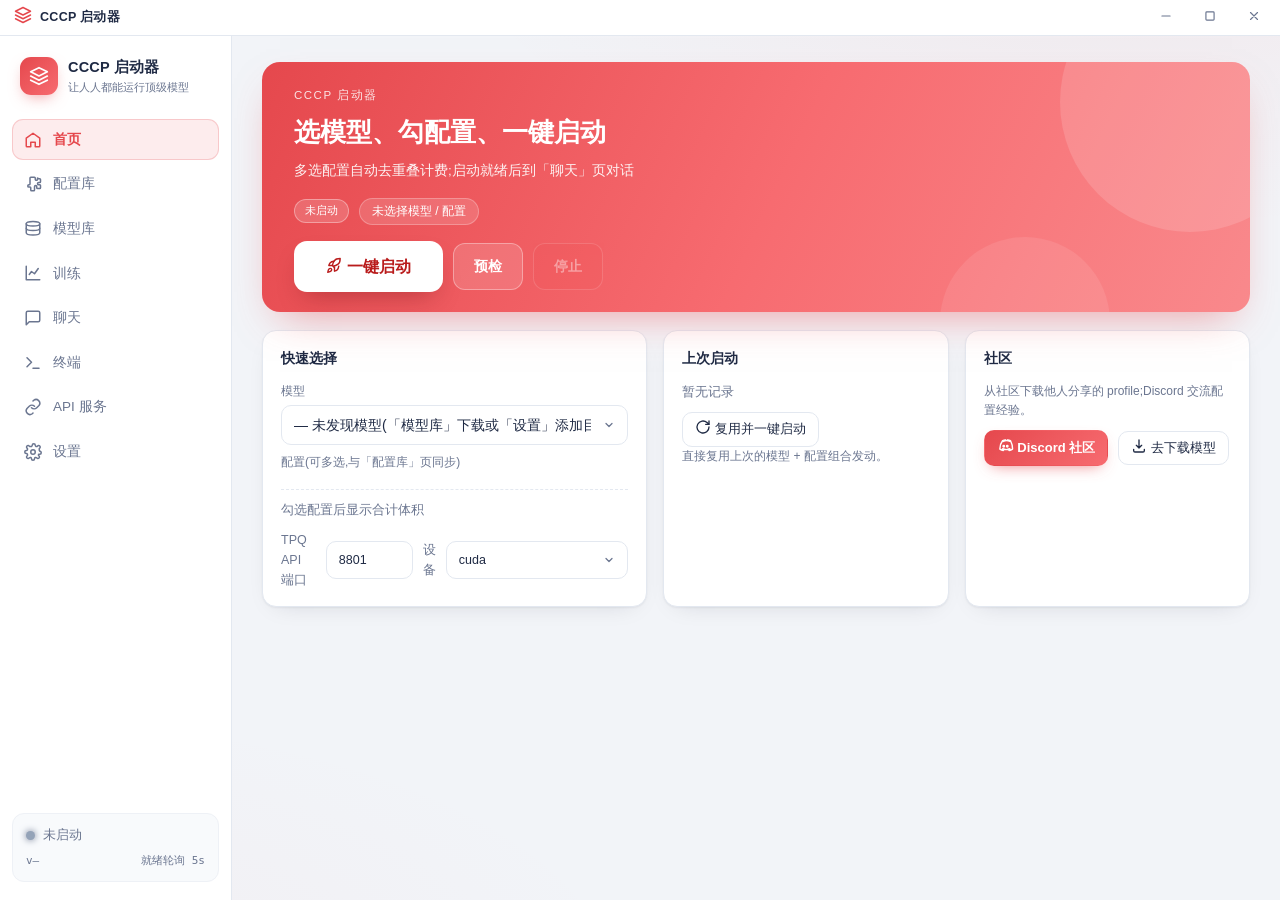
==== commit e0ab8abc: "revert(ui): 还原首页到 v0.6.5(hero 卡 + 独立快速选择卡) v0.7.0 的统一启动面板(launch-panel)配色杂乱不美观,用户要求还原。 checkout v0.6" ====
--- a/webui/index.html
+++ b/webui/index.html
@@ -73,56 +73,34 @@
 
   <!-- ============ 首页(快速选择 + 一键启动)============ -->
   <section class="page active" id="page-home">
-    <!-- ===== 启动面板:左半选择区 + 右半操作区(启动按钮右下角)===== -->
-    <div class="launch-panel">
-      <!-- 左:标题 + 状态 -->
-      <div class="lp-header">
-        <div class="lp-brand">
-          <div class="lp-logo"><svg class="ic"><use href="#i-layers"/></svg></div>
-          <div>
-            <h1>CCCP 启动器</h1>
-            <p>让人人都能运行顶级模型</p>
-          </div>
-        </div>
-        <span class="state-pill lp-pill" id="homeStatusPill">未启动</span>
-      </div>
-
-      <!-- 中:模型 + 配置选择 -->
-      <div class="lp-select">
-        <div class="lp-field">
-          <label>模型</label>
-          <select id="homeModelSelect"><option value="">— 未发现模型(「模型库」下载或「设置」添加目录)—</option></select>
-        </div>
-        <div class="lp-field">
-          <label>配置(可多选 · 与「配置库」同步)</label>
-          <div class="qchips" id="homeChips"></div>
-        </div>
-      </div>
-
-      <!-- 右下:操作区 -->
-      <div class="lp-footer">
-        <div class="lp-summary">
-          <span id="homeSelChip" class="hero-chip">未选择模型 / 配置</span>
-          <span id="homeSummary" class="lp-sum-text">勾选配置后显示合计体积</span>
-        </div>
-        <div class="lp-actions">
-          <div class="lp-opts">
-            <select id="homeDeviceSelect"><option value="cuda">cuda</option><option value="cpu">cpu</option></select>
-            <input id="homePortInput" type="number" value="8801" min="1024" max="65535" title="TPQ API 端口">
-          </div>
-          <div class="lp-btns">
-            <button class="hero-btn sm" id="homeDryBtn">预检</button>
-            <button class="hero-btn danger-text sm" id="homeStopBtn" disabled>停止</button>
-            <button class="hero-launch" id="homeLaunchBtn"><svg class="ic"><use href="#i-rocket"/></svg> 一键启动</button>
-          </div>
-        </div>
-        <div class="hero-hint" id="homeLaunchHint"></div>
-        <pre class="log on-hero" id="homeLaunchLog" hidden></pre>
-      </div>
-    </div>
-
-    <!-- ===== 下方:上次启动 + 社区 ===== -->
+    <div class="hero">
+      <div class="hero-eyebrow">CCCP 启动器</div>
+      <h1>选模型、勾配置、一键启动</h1>
+      <p class="hero-sub">多选配置自动去重叠计费;启动就绪后到「聊天」页对话</p>
+      <div class="hero-meta">
+        <span class="state-pill hero-pill" id="homeStatusPill">未启动</span>
+        <span class="hero-chip" id="homeSelChip">未选择模型 / 配置</span>
+      </div>
+      <div class="hero-actions">
+        <button class="hero-launch" id="homeLaunchBtn"><svg class="ic"><use href="#i-rocket"/></svg> 一键启动</button>
+        <button class="hero-btn" id="homeDryBtn">预检</button>
+        <button class="hero-btn danger-text" id="homeStopBtn" disabled>停止</button>
+      </div>
+      <div class="hero-hint" id="homeLaunchHint"></div>
+      <pre class="log on-hero" id="homeLaunchLog" hidden></pre>
+    </div>
+
     <div class="home-grid">
+      <div class="card-box">
+        <h3>快速选择</h3>
+        <label class="fld">模型</label>
+        <select id="homeModelSelect" style="width:100%"><option value="">— 未发现模型(「模型库」下载或「设置」添加目录)—</option></select>
+        <label class="fld">配置(可多选,与「配置库」页同步)</label>
+        <div class="qchips" id="homeChips"></div>
+        <div class="q-summary" id="homeSummary">勾选配置后显示合计体积</div>
+        <div class="q-row"><span>TPQ API 端口</span><input id="homePortInput" type="number" value="8801" min="1024" max="65535">
+          <span>设备</span><select id="homeDeviceSelect"><option value="cuda">cuda</option><option value="cpu">cpu</option></select></div>
+      </div>
       <div class="card-box">
         <h3>上次启动</h3>
         <div id="lastLaunchBox" class="mono dim">暂无记录</div>
@@ -141,7 +119,6 @@
         <div class="hint" id="communityCfgHint" style="margin-top:8px"></div>
       </div>
     </div>
-  </section>
   </section>
 
   <!-- ============ 配置启动 ============ -->
--- a/webui/style.css
+++ b/webui/style.css
@@ -67,6 +67,7 @@
   }
 }
 
+
 * { box-sizing: border-box; margin: 0; }
 html, body { height: 100%; }
 body {
@@ -340,70 +341,42 @@
   .home-grid, .models-grid { grid-template-columns: 1fr; }
 }
 
-/* ================= v0.7 · 启动面板(首页) ================= */
-.launch-panel {
-  display: flex; flex-direction: column; gap: 18px;
-  background: linear-gradient(135deg, #e5484d 0%, #f76b70 60%, #f9898c 100%);
-  border-radius: 18px; padding: 28px 32px 24px; color: #fff;
+/* ================= v0.3 · 首页 / 社区 / 模型库 ================= */
+.hero {
+  position: relative; display: flex; flex-direction: column; overflow: hidden; color: #fff;
+  background: linear-gradient(115deg, #e5484d 0%, #f76b70 52%, #f9898c 100%);
+  border-radius: 18px; padding: 24px 32px 20px;
   box-shadow: 0 18px 40px -18px rgba(229,72,77,.55); margin-bottom: 18px;
-  position: relative; overflow: hidden;
-}
-.launch-panel::before {
-  content: ""; position: absolute; width: 300px; height: 300px; right: -80px; top: -100px;
-  border-radius: 50%; background: rgba(255,255,255,.10);
-}
-.launch-panel::after {
-  content: ""; position: absolute; width: 180px; height: 180px; right: 160px; bottom: -100px;
-  border-radius: 50%; background: rgba(255,255,255,.06);
-}
-.launch-panel > * { position: relative; z-index: 1; }
-
-.lp-header { display: flex; justify-content: space-between; align-items: center; }
-.lp-brand { display: flex; align-items: center; gap: 14px; }
-.lp-logo {
-  width: 46px; height: 46px; border-radius: 13px; display: grid; place-items: center;
-  background: rgba(255,255,255,.18); box-shadow: 0 6px 16px -6px rgba(0,0,0,.3);
-}
-.lp-logo .ic { width: 24px; height: 24px; color: #fff; stroke-width: 2.2; }
-.lp-brand h1 { font-size: 22px; font-weight: 800; letter-spacing: .5px; }
-.lp-brand p { font-size: 13px; opacity: .88; }
-.lp-pill { background: rgba(255,255,255,.16); border-color: rgba(255,255,255,.35); color: rgba(255,255,255,.9); font-size: 12px; padding: 4px 14px; }
-.lp-pill.on { background: rgba(16,185,129,.3); color: #fff; }
-.lp-pill.off { background: rgba(255,255,255,.12); border-color: rgba(255,255,255,.3); color: rgba(255,255,255,.85); }
-
-.lp-select { display: flex; flex-direction: column; gap: 14px; }
-.lp-field { display: flex; flex-direction: column; gap: 6px; }
-.lp-field > label { font-size: 12px; opacity: .82; font-weight: 500; }
-.lp-field select {
-  background: rgba(255,255,255,.95); color: #1f2a44; border: 1px solid rgba(255,255,255,.4);
-  border-radius: 10px; padding: 10px 36px 10px 14px; font: inherit; outline: none; width: 100%; box-sizing: border-box;
-  appearance: none; -webkit-appearance: none;
-  background-image: url("data:image/svg+xml;utf8,<svg xmlns='http://www.w3.org/2000/svg' width='12' height='12' viewBox='0 0 24 24' fill='none' stroke='%236b7690' stroke-width='2.5' stroke-linecap='round' stroke-linejoin='round'><path d='m6 9 6 6 6-6'/></svg>");
-  background-repeat: no-repeat; background-position: right 12px center; background-size: 12px;
-}
-
-.lp-footer { display: flex; flex-direction: column; gap: 12px; margin-top: auto; }
-.lp-summary { display: flex; align-items: center; gap: 12px; flex-wrap: wrap; }
-.lp-sum-text { font-size: 12.5px; opacity: .88; }
-.lp-actions { display: flex; justify-content: space-between; align-items: flex-end; gap: 16px; flex-wrap: wrap; }
-.lp-opts { display: flex; gap: 8px; }
-.lp-opts select, .lp-opts input {
-  background: rgba(255,255,255,.15); color: #fff; border: 1px solid rgba(255,255,255,.3);
-  border-radius: 9px; padding: 7px 10px; font: inherit; outline: none; width: auto;
-}
-.lp-opts select { appearance: none; -webkit-appearance: none; padding-right: 28px;
-  background-image: url("data:image/svg+xml;utf8,<svg xmlns='http://www.w3.org/2000/svg' width='10' height='10' viewBox='0 0 24 24' fill='none' stroke='white' stroke-width='2.5' stroke-linecap='round' stroke-linejoin='round'><path d='m6 9 6 6 6-6'/></svg>");
-  background-repeat: no-repeat; background-position: right 8px center; background-size: 10px;
-}
-.lp-opts input { width: 90px; }
-.lp-opts input::placeholder { color: rgba(255,255,255,.6); }
-.lp-btns { display: flex; gap: 8px; align-items: center; }
-
-/* hero-chip 保留(用于 summary) */
-
-/* hero-launch / hero-btn 在面板内复用 */
-
-.home-grid {  display: grid; grid-template-columns: 1.35fr 1fr 1fr; gap: 16px; }
+  display: flex; flex-direction: column;
+}
+.hero::before, .hero::after { content: ""; position: absolute; border-radius: 50%; background: rgba(255,255,255,.14); }
+.hero::before { width: 260px; height: 260px; right: -70px; top: -90px; }
+.hero::after { width: 170px; height: 170px; right: 140px; bottom: -95px; background: rgba(255,255,255,.09); }
+.hero-eyebrow { font-size: 11.5px; letter-spacing: 1.5px; opacity: .85; text-transform: uppercase; }
+.hero h1 { font-size: 26px; font-weight: 800; margin-top: 8px; }
+.hero-sub { opacity: .92; font-size: 13.5px; margin-top: 6px; }
+.hero-meta { display: flex; gap: 10px; align-items: center; margin-top: 16px; flex-wrap: wrap; }
+.hero-pill { background: rgba(255,255,255,.16); border-color: rgba(255,255,255,.35); color: #fff; }
+.hero-pill.on { background: rgba(16,185,129,.3); }
+.hero-pill.off { color: rgba(255,255,255,.85); border-color: rgba(255,255,255,.35); background: rgba(255,255,255,.12); }
+.hero-chip { font-size: 12px; padding: 3px 12px; border-radius: 999px; background: rgba(255,255,255,.14); border: 1px solid rgba(255,255,255,.25); }
+.hero-actions { display: flex; gap: 10px; align-items: center; margin-top: 16px; flex-wrap: wrap; }
+.hero-launch {
+  background: #fff; color: #b91c1c; border: none; font-weight: 800; font-size: 16px;
+  padding: 13px 32px; border-radius: 13px; transition: .15s;
+  box-shadow: 0 12px 26px -10px rgba(120,20,24,.45);
+}
+.hero-launch:hover { transform: translateY(-1px); }
+.hero-launch:disabled { opacity: .5; transform: none; }
+.hero-btn { background: rgba(255,255,255,.14); color: #fff; border: 1px solid rgba(255,255,255,.35); padding: 11px 20px; border-radius: 12px; font-weight: 600; }
+.hero-btn:hover { background: rgba(255,255,255,.22); }
+.hero-btn:disabled { opacity: .4; }
+.hero-btn.danger-text { background: rgba(239,68,68,.22); }
+.hero-hint { margin-top: 8px; font-size: 12.5px; opacity: .92; }
+.hero-hint:empty { margin-top: 0; }
+.log.on-hero { background: rgba(15,23,42,.28); border-color: rgba(255,255,255,.2); color: rgba(255,255,255,.85); margin-top: 10px; }
+
+.home-grid { display: grid; grid-template-columns: 1.35fr 1fr 1fr; gap: 16px; }
 .home-grid h3 { font-size: 14px; margin-bottom: 12px; }
 .fld { display: block; color: var(--dim); font-size: 12px; margin: 8px 0 4px; }
 .qchips { display: flex; flex-wrap: wrap; gap: 8px; margin: 4px 0 12px; }
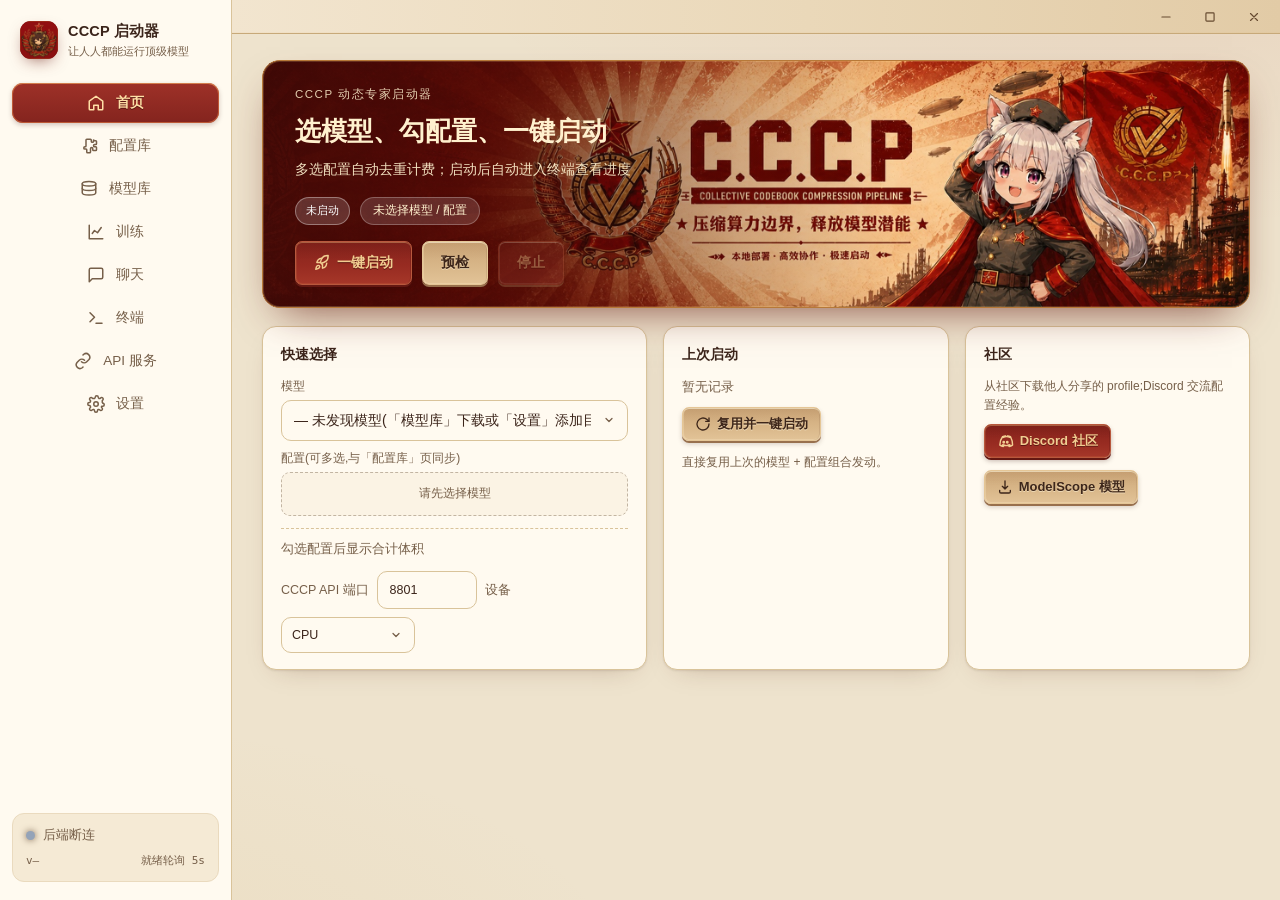
==== commit 0f13b061: "feat: add manifest-driven dense VQ runtime and 0.9.3 release" ====
--- a/webui/index.html
+++ b/webui/index.html
@@ -3,8 +3,32 @@
 <head>
 <meta charset="UTF-8">
 <meta name="viewport" content="width=device-width, initial-scale=1.0">
-<title>CCCP 启动器 · TPQ-Final</title>
-<link rel="stylesheet" href="style.css">
+<title>CCCP 启动器 · CCCP-Engine</title>
+<script>
+(() => {
+  let theme = "system";
+  try { theme = localStorage.getItem("theme") || "system"; } catch (_) {}
+  document.documentElement.dataset.theme = theme;
+  let pageLoaded = false, nativeReady = false, revealed = false;
+  const revealNativeWindow = () => {
+    if (!pageLoaded || !nativeReady || revealed) return;
+    revealed = true;
+    requestAnimationFrame(() => requestAnimationFrame(() => {
+      document.documentElement.classList.add("app-painted");
+      window.pywebview?.api?.win_ready?.();
+    }));
+  };
+  window.addEventListener("pywebviewready", () => { nativeReady = true; revealNativeWindow(); }, { once: true });
+  window.addEventListener("load", () => { pageLoaded = true; revealNativeWindow(); }, { once: true });
+})();
+</script>
+<style>
+html,body{margin:0;background:#eee3cd}
+@media (prefers-color-scheme:dark){html[data-theme="system"],html[data-theme="system"] body{background:#1d0e0b}}
+html[data-theme="dark"],html[data-theme="dark"] body{background:#1d0e0b}
+</style>
+<link rel="icon" type="image/png" href="images/icon.png?v=0.9.3">
+<link rel="stylesheet" href="style.css?v=0.9.3">
 </head>
 <body>
 <svg width="0" height="0" style="position:absolute" aria-hidden="true">
@@ -20,21 +44,21 @@
   <symbol id="i-min" viewBox="0 0 24 24" fill="none" stroke="currentColor" stroke-width="2" stroke-linecap="round" stroke-linejoin="round"><path d="M5 12h14"/></symbol>
   <symbol id="i-max" viewBox="0 0 24 24" fill="none" stroke="currentColor" stroke-width="2" stroke-linecap="round" stroke-linejoin="round"><rect x="5" y="5" width="14" height="14" rx="1.5"/></symbol>
   <symbol id="i-x" viewBox="0 0 24 24" fill="none" stroke="currentColor" stroke-width="2" stroke-linecap="round" stroke-linejoin="round"><path d="M18 6 6 18M6 6l12 12"/></symbol>
+  <symbol id="i-trash" viewBox="0 0 24 24" fill="none" stroke="currentColor" stroke-width="2" stroke-linecap="round" stroke-linejoin="round"><path d="M4 7h16M9 7V4h6v3M6 7l1 14h10l1-14M10 11v6M14 11v6"/></symbol>
   <symbol id="i-check" viewBox="0 0 24 24" fill="none" stroke="currentColor" stroke-width="2" stroke-linecap="round" stroke-linejoin="round"><path d="M20 6 9 17l-5-5"/></symbol>
   <symbol id="i-warn" viewBox="0 0 24 24" fill="none" stroke="currentColor" stroke-width="2" stroke-linecap="round" stroke-linejoin="round"><path d="M10.3 3.9 1.8 18a2 2 0 0 0 1.7 3h17a2 2 0 0 0 1.7-3L13.7 3.9a2 2 0 0 0-3.4 0z"/><path d="M12 9v4M12 17h0"/></symbol>
   <symbol id="i-cloud" viewBox="0 0 24 24" fill="none" stroke="currentColor" stroke-width="2" stroke-linecap="round" stroke-linejoin="round"><path d="M17.5 19a4.5 4.5 0 0 0 0-9 6 6 0 0 0-11.6 1.5A4 4 0 0 0 6 19z"/></symbol>
   <symbol id="i-download" viewBox="0 0 24 24" fill="none" stroke="currentColor" stroke-width="2" stroke-linecap="round" stroke-linejoin="round"><path d="M12 3v12m0 0 4-4m-4 4-4-4"/><path d="M4 17v2a2 2 0 0 0 2 2h12a2 2 0 0 0 2-2v-2"/></symbol>
+  <symbol id="i-edit" viewBox="0 0 24 24" fill="none" stroke="currentColor" stroke-width="2" stroke-linecap="round" stroke-linejoin="round"><path d="M12 20h9"/><path d="M16.5 3.5a2.1 2.1 0 0 1 3 3L8 18l-4 1 1-4z"/></symbol>
   <symbol id="i-folder" viewBox="0 0 24 24" fill="none" stroke="currentColor" stroke-width="2" stroke-linecap="round" stroke-linejoin="round"><path d="M3 7a2 2 0 0 1 2-2h4l2 2h8a2 2 0 0 1 2 2v8a2 2 0 0 1-2 2H5a2 2 0 0 1-2-2z"/></symbol>
   <symbol id="i-database" viewBox="0 0 24 24" fill="none" stroke="currentColor" stroke-width="2" stroke-linecap="round" stroke-linejoin="round"><ellipse cx="12" cy="5" rx="9" ry="3"/><path d="M3 5v6c0 1.7 4 3 9 3s9-1.3 9-3V5"/><path d="M3 11v6c0 1.7 4 3 9 3s9-1.3 9-3v-6"/></symbol>
   <symbol id="i-play" viewBox="0 0 24 24" fill="none" stroke="currentColor" stroke-width="2" stroke-linecap="round" stroke-linejoin="round"><path d="M6 4l14 8-14 8z"/></symbol>
+  <symbol id="i-stop" viewBox="0 0 24 24" fill="none" stroke="currentColor" stroke-width="2" stroke-linecap="round" stroke-linejoin="round"><rect x="6" y="6" width="12" height="12" rx="1"/></symbol>
   <symbol id="i-refresh" viewBox="0 0 24 24" fill="none" stroke="currentColor" stroke-width="2" stroke-linecap="round" stroke-linejoin="round"><path d="M21 12a9 9 0 1 1-3-6.7L21 8"/><path d="M21 3v5h-5"/></symbol>
   <symbol id="i-discord" viewBox="0 0 24 24" fill="none" stroke="currentColor" stroke-width="2" stroke-linecap="round" stroke-linejoin="round"><path d="M19 5a16 16 0 0 0-4-1l-.3.5a12 12 0 0 1 3.5 1.7 11 11 0 0 0-9.4 0A12 12 0 0 1 12.3 4.5L12 4a16 16 0 0 0-4 1C5 9 4 13 4 17a16 16 0 0 0 5 2l.6-1a10 10 0 0 1-2-1l.5-.4a11 11 0 0 0 9.8 0l.5.4a10 10 0 0 1-2 1l.6 1a16 16 0 0 0 5-2c0-4-1-8-3-12z"/><circle cx="9.5" cy="13" r="1"/><circle cx="14.5" cy="13" r="1"/></symbol>
 </svg>
 <div class="titlebar" id="titlebar">
-  <div class="tb-left">
-    <span class="tb-logo"><svg class="ic"><use href="#i-layers"/></svg></span>
-    <span class="tb-title">CCCP 启动器</span>
-  </div>
+  <div class="tb-drag" aria-hidden="true"></div>
   <div class="tb-right">
     <button class="tb-btn" id="tbMin" title="最小化"><svg class="ic"><use href="#i-min"/></svg></button>
     <button class="tb-btn" id="tbMax" title="最大化 / 还原"><svg class="ic"><use href="#i-max"/></svg></button>
@@ -45,7 +69,7 @@
   <!-- ============ 左侧导航 ============ -->
   <aside class="sidebar">
     <div class="side-brand">
-      <div class="logo-box"><svg class="ic"><use href="#i-layers"/></svg></div>
+      <div class="logo-box"><img src="images/icon.png?v=0.9.3" alt="CCCP"></div>
       <div>
         <div class="name">CCCP 启动器</div>
         <div class="sub">让人人都能运行顶级模型</div>
@@ -74,9 +98,9 @@
   <!-- ============ 首页(快速选择 + 一键启动)============ -->
   <section class="page active" id="page-home">
     <div class="hero">
-      <div class="hero-eyebrow">CCCP 启动器</div>
+      <div class="hero-eyebrow">CCCP 动态专家启动器</div>
       <h1>选模型、勾配置、一键启动</h1>
-      <p class="hero-sub">多选配置自动去重叠计费;启动就绪后到「聊天」页对话</p>
+      <p class="hero-sub">多选配置自动去重计费；启动后自动进入终端查看进度</p>
       <div class="hero-meta">
         <span class="state-pill hero-pill" id="homeStatusPill">未启动</span>
         <span class="hero-chip" id="homeSelChip">未选择模型 / 配置</span>
@@ -96,10 +120,10 @@
         <label class="fld">模型</label>
         <select id="homeModelSelect" style="width:100%"><option value="">— 未发现模型(「模型库」下载或「设置」添加目录)—</option></select>
         <label class="fld">配置(可多选,与「配置库」页同步)</label>
-        <div class="qchips" id="homeChips"></div>
+        <div class="qchips" id="homeChips"><div class="empty-placeholder compact"><span>正在加载配置…</span></div></div>
         <div class="q-summary" id="homeSummary">勾选配置后显示合计体积</div>
-        <div class="q-row"><span>TPQ API 端口</span><input id="homePortInput" type="number" value="8801" min="1024" max="65535">
-          <span>设备</span><select id="homeDeviceSelect"><option value="cuda">cuda</option><option value="cpu">cpu</option></select></div>
+        <div class="q-row"><span>CCCP API 端口</span><input id="homePortInput" type="number" value="8801" min="1024" max="65535">
+          <span>设备</span><select id="homeDeviceSelect"><option value="cpu">CPU</option><option value="cuda" disabled>NVIDIA CUDA</option><option value="amd" disabled>AMD ROCm/HIP</option></select></div>
       </div>
       <div class="card-box">
         <h3>上次启动</h3>
@@ -114,9 +138,9 @@
         <p class="hint">从社区下载他人分享的 profile;Discord 交流配置经验。</p>
         <div class="dock-row" style="margin-top:10px">
           <button class="primary sm" id="discordBtn"><svg class="ic"><use href="#i-discord"/></svg> Discord 社区</button>
-          <button class="ghost sm" id="goModelsBtn"><svg class="ic"><use href="#i-download"/></svg> 去下载模型</button>
-        </div>
-        <div class="hint" id="communityCfgHint" style="margin-top:8px"></div>
+          <button class="ghost sm" id="goModelsBtn"><svg class="ic"><use href="#i-download"/></svg> ModelScope 模型</button>
+        </div>
+        <div class="hint" id="communityCfgHint"></div>
       </div>
     </div>
   </section>
@@ -125,57 +149,48 @@
   <section class="page" id="page-profiles">
     <div class="page-header">
       <h1>配置库</h1>
-      <p>专家组合详情与社区下载;多选自动去重叠,一键发动 TPQ-Final</p>
-    </div>
-
-    <div class="community-banner card-box">
-      <div class="cb-left">
-        <h3><svg class="ic"><use href="#i-cloud"/></svg> 社区配置下载</h3>
-        <p class="hint">粘贴 profile 文件 URL 直接安装;或「刷新社区列表」从索引挑选。</p>
-      </div>
-      <div class="cb-right">
-        <input id="communityUrlInput" placeholder="https://…/my-profile.yaml">
-        <button class="primary sm" id="communityInstallBtn">安装</button>
-        <button class="ghost sm" id="communityRefreshBtn">刷新社区列表</button>
-      </div>
-      <div id="communityList" class="community-list"></div>
+      <p>选择模型，管理并组合它的专家配置</p>
+    </div>
+
+    <div class="card-box profile-model-picker">
+      <div>
+        <b>模型选择</b>
+        <span>选择模型后显示对应配置</span>
+      </div>
+      <select id="modelSelect"><option value="">— 正在扫描本地模型 —</option></select>
     </div>
 
     <div class="stat-row">
       <div class="stat-card"><label>已选配置</label><div class="val"><b id="sumCount">0</b><span>个</span></div></div>
       <div class="stat-card"><label>合计专家</label><div class="val"><b id="sumExperts">0</b><span>去重后</span></div></div>
-      <div class="stat-card accent"><label>占用体积</label><div class="val"><b id="sumMem">0</b><span>GB</span></div></div>
-      <div class="stat-card save"><label>重叠节省</label><div class="val"><b id="sumOverlap">0</b><span>GB</span></div></div>
-    </div>
-
-    <div class="drop-bar">
-      <label>drop 路由</label>
-      <span id="sumDrop" class="chips"></span>
-      <span id="perProfile" class="chips"></span>
-      <span class="note">体积为估算(未校准);多选时重叠专家只计一次</span>
-    </div>
-
-    <div class="cards" id="profileCards"></div>
+      <div class="stat-card accent"><label>去重后配置体积</label><div class="val"><b id="sumMem">0</b><span>GiB</span></div></div>
+      <div class="stat-card save"><label>重复权重复用</label><div class="val"><b id="sumOverlap">0</b><span>GiB</span></div></div>
+    </div>
+
+    <div class="drop-bar compact-summary">
+      <span class="note">卡片与上方汇总均显示配置总驻留；多选时固定权重和重复专家只计算一次。</span>
+    </div>
+
+    <div class="cards" id="profileCards"><div class="empty-placeholder"><b>正在加载配置</b></div></div>
 
     <div class="dock">
       <div class="card-box">
         <div class="dock-row">
-          <select id="modelSelect" style="min-width:240px"><option value="">— 选择模型(先在「设置」加 model_roots)—</option></select>
           <select id="modeSelect">
-            <option value="auto">auto 自动</option>
-            <option value="ram">ram 内存驻留</option>
-            <option value="resident">resident 全显存</option>
-            <option value="mapped">mapped 弹性缓存</option>
-            <option value="parallel">parallel 多卡</option>
+            <option value="auto" selected>自动高速（全显存/内存优先，放不下逐级降级）</option>
+            <option value="mapped">强制硬盘映射（更省内存但更慢）</option>
           </select>
-          <select id="deviceSelect"><option value="cuda">cuda</option><option value="cpu">cpu</option></select>
-          <input id="portInput" type="number" value="8801" min="1024" max="65535" title="TPQ API 端口">
+          <select id="deviceSelect"><option value="cpu">CPU</option><option value="cuda" disabled>NVIDIA CUDA</option><option value="amd" disabled>AMD ROCm/HIP</option></select>
+          <input id="portInput" type="number" value="8801" min="1024" max="65535" title="CCCP API 端口">
         </div>
         <div class="dock-row">
-          <button class="primary big" id="launchBtn"><svg class="ic"><use href="#i-rocket"/></svg> 一键启动组合</button>
-          <button class="ghost" id="dryRunBtn">预检</button>
-          <button class="danger" id="stopBtn" disabled>停止</button>
-          <button class="ghost" id="importBtn">导入配置文件…</button>
+          <span class="hint">自动模式优先使用全显存或全内存，容量不足才降到弹性缓存和磁盘映射；强制硬盘会跳过高速驻留。专家数量始终不减少。</span>
+        </div>
+        <div class="dock-row">
+          <button class="primary launch-action" id="launchBtn"><svg class="ic"><use href="#i-rocket"/></svg> 一键启动组合</button>
+          <button class="ghost launch-action" id="dryRunBtn"><svg class="ic"><use href="#i-check"/></svg> 预检</button>
+          <button class="danger launch-action" id="stopBtn" disabled><svg class="ic"><use href="#i-x"/></svg> 停止</button>
+          <button class="ghost launch-action" id="importBtn"><svg class="ic"><use href="#i-folder"/></svg> 导入配置</button>
           <input type="file" id="importFile" accept=".yaml,.yml,.json" hidden>
           <span class="hint" id="launchHint"></span>
         </div>
@@ -197,25 +212,25 @@
         <h3><svg class="ic"><use href="#i-download"/></svg> 下载新模型</h3>
         <label class="fld">来源</label>
         <select id="dlSource">
-          <option value="hf">HuggingFace(经 hf_endpoint 镜像/官方)</option>
-          <option value="modelscope">ModelScope(需 pip install modelscope)</option>
+          <option value="modelscope" selected>ModelScope（默认，依赖已内置）</option>
+          <option value="hf">HuggingFace（经 hf_endpoint 镜像/官方）</option>
         </select>
         <label class="fld">仓库 ID</label>
-        <input id="dlRepo" placeholder="如 Qwen/Qwen2.5-7B-Instruct">
+        <input id="dlRepo" value="ValueFX/DeepSeek-V4-Flash-0731-CCCP-L" placeholder="如 ValueFX/DeepSeek-V4-Flash-0731-CCCP-L">
         <label class="fld">版本(revision,可空)</label>
         <input id="dlRevision" placeholder="main / tag / 分支">
         <label class="fld">下载到目录</label>
         <input id="dlTarget" placeholder="留空使用默认目录">
         <button class="primary" id="dlStartBtn" style="margin-top:12px;width:100%">开始下载</button>
-        <p class="hint">注:TPQ 启动要求 CCCP 归档(目录含 cccp.json);本页下载的通用权重需经 TPQ 工具链归档后方可被启动识别。</p>
+        <p class="hint">下载完成后会自动扫描模型与相邻配置；可启动仓库需包含 cccp.json。</p>
       </div>
       <div class="card-box">
         <h3>⏳ 下载任务</h3>
-        <div id="dlJobs" class="job-list"></div>
+        <div id="dlJobs" class="job-list"><div class="empty-placeholder compact"><span>正在读取下载任务…</span></div></div>
       </div>
       <div class="card-box span2">
         <h3><svg class="ic"><use href="#i-folder"/></svg> 本地模型(含 cccp.json,可直接启动)</h3>
-        <div id="localModels" class="model-list"></div>
+        <div id="localModels" class="model-list"><div class="empty-placeholder"><b>正在扫描本地模型</b></div></div>
       </div>
     </div>
   </section>
@@ -234,13 +249,15 @@
         </div>
         <div class="card-box">
           <span class="side-label">会话</span>
-          <div class="session-list" id="sessionList"></div>
+          <div class="session-list" id="sessionList"><div class="empty-placeholder compact"><span>正在读取会话…</span></div></div>
           <button class="ghost sm" id="newSessionBtn">＋ 新会话</button>
         </div>
         <div class="card-box">
           <span class="side-label">生成参数</span>
           <div class="param"><span>temperature</span><input id="tempInput" type="number" step="0.1" value="0.7" min="0" max="2"></div>
           <div class="param"><span>max_tokens</span><input id="maxTokInput" type="number" value="512" min="16" max="32768"></div>
+          <div class="param"><span>重复惩罚</span><input id="repPenaltyInput" type="number" step="0.05" value="1" min="0.1" max="2"></div>
+          <div class="param"><span>存在惩罚</span><input id="presencePenaltyInput" type="number" step="0.1" value="0" min="-2" max="2"></div>
         </div>
         <div class="card-box">
           <span class="side-label">上下文 profiles</span>
@@ -249,76 +266,114 @@
         </div>
       </aside>
       <div class="chat-main">
-        <div class="messages card-box" id="messages"></div>
-        <div class="composer">
-          <div class="card-box">
-            <textarea id="chatInput" rows="2" placeholder="输入消息… (Enter 发送 / Shift+Enter 换行)"></textarea>
-            <div class="composer-actions">
-              <button class="ghost sm" id="stopGenBtn" hidden>停止</button>
-              <button class="primary" id="sendBtn">发送</button>
+          <div class="messages card-box" id="messages"></div>
+          <div class="composer">
+            <div class="card-box">
+              <textarea id="chatInput" rows="1" placeholder="输入消息… (Enter 发送 / Shift+Enter 换行)"></textarea>
+              <div class="composer-bottom">
+                <div class="composer-actions">
+                  <div class="thinking-control">
+                  <button class="thinking-trigger" id="thinkingBtn" type="button" aria-haspopup="dialog" aria-expanded="false">思考 · 自动</button>
+                  <div class="thinking-popover" id="thinkingPopover" role="dialog" aria-label="思考强度" hidden>
+                    <div class="thinking-pop-head"><span>思考强度</span><b id="thinkingValue">自动识别</b></div>
+                    <input id="thinkingRange" type="range" min="0" max="5" step="1" value="0" aria-label="思考强度滑杆">
+                    <div class="thinking-scale" id="thinkingScale" aria-hidden="true"><span>自动</span><span>关</span><span>低</span><span>中</span><span>高</span><span>最大</span></div>
+                    <p id="thinkingHint">自动采用当前模型声明的默认思考能力；关闭时不生成思考内容。</p>
+                  </div>
+                </div>
+                  <button class="primary" id="sendBtn">发送</button>
+                </div>
+              </div>
             </div>
           </div>
         </div>
       </div>
-    </div>
   </section>
 
   <!-- ============ 训练 ============ -->
   <section class="page" id="page-training">
     <div class="page-header">
       <h1>训练</h1>
-      <p>语料经 CPU / 硬盘全量推理,统计激活专家偏好,可按目标体积反向规划</p>
+      <p>按 token 扫描完整角色对话，查看专家热力图并按覆盖率生成可分享配置</p>
     </div>
     <div class="train-grid">
       <div class="card-box">
-        <h3>语料</h3>
+        <h3>语料库 <span class="state-pill" id="corpusCount">0 个文件</span></h3>
         <div class="dock-row">
-          <button class="ghost" id="corpusBtn">上传语料…</button>
+          <button class="ghost" id="corpusBtn"><svg class="ic"><use href="#i-folder"/></svg> 上传语料</button>
           <input type="file" id="corpusFile" accept=".jsonl,.txt" multiple hidden>
         </div>
-        <div id="corpusList" class="file-list"></div>
-        <p class="hint">jsonl: {"prompt": "…"} / {"text": "…"} / {"messages": [...]};txt: 每行一条。</p>
+        <div class="corpus-guide">
+          <b>支持 UTF-8 JSONL / TXT</b>
+          <code>JSONL 推荐每行：{"messages":[{"role":"system","content":"角色设定…"},{"role":"user","content":"…"},{"role":"assistant","content":"…"}]}</code>
+          <code>也支持每行 {"prompt":"…"}、{"text":"…"} 或 {"content":"…"}，按单条 user 消息处理。</code>
+          <code>TXT：每个非空行作为一条样本；以 # 开头的行忽略。</code>
+          <span>上传后复制到应用目录 <b>data/corpus</b>，关闭启动器后仍可复用。勾选决定本次扫描使用哪些文件。</span>
+        </div>
+        <div id="corpusList" class="file-list"><div class="empty-placeholder"><b>正在读取语料</b></div></div>
       </div>
 
       <div class="card-box">
         <h3>扫描配置</h3>
         <div class="field-block">
-          <span class="fb-label">模式</span>
-          <div class="seg-group">
-            <input type="radio" name="tmode" id="tmode-cpu" value="cpu" checked><label for="tmode-cpu">CPU 全量推理</label>
-            <input type="radio" name="tmode" id="tmode-disk" value="disk"><label for="tmode-disk">硬盘(离线)推理</label>
+          <span class="fb-label">对应模型</span>
+          <select id="trainModelSelect"><option value="">— 请选择模型 —</option></select>
+          <span class="hint" id="trainModelLimit">选择模型后自动读取聊天模板、层数、专家数与上下文上限</span>
+        </div>
+        <div class="field-block">
+          <span class="fb-label">扫描加载策略</span>
+          <div class="seg-group training-mode">
+            <input type="radio" name="tmode" id="tmode-auto" value="auto" checked><label for="tmode-auto"><b>自动高速</b><small>优先全内存/全显存；放不下再逐级降级</small></label>
+            <input type="radio" name="tmode" id="tmode-disk" value="disk"><label for="tmode-disk"><b>强制硬盘</b><small>直接使用映射/磁盘，内存压力小但更慢</small></label>
           </div>
         </div>
         <div class="field-block">
-          <span class="fb-label">目标体积 GB(0=不限)</span>
-          <input id="targetGb" type="number" value="128" min="0" step="1">
-          <input id="targetGbRange" type="range" min="0" max="1024" value="128" style="margin-top:6px">
-        </div>
-        <div class="field-block">
-          <span class="fb-label">采样上限</span>
-          <input id="sampleLimit" type="number" value="2000" min="10" step="100">
-        </div>
-        <div class="field-block">
-          <span class="fb-label">关联 profiles</span>
-          <select id="relatedProfiles" multiple size="4"></select>
-        </div>
-        <div class="hint">当前为估算模式(heuristic-fallback);TPQ 路由计数接口(I-3)就绪后自动切换 calibrated。</div>
-        <button class="primary" id="trainStartBtn" style="margin-top:16px"><svg class="ic"><use href="#i-chart"/></svg> 开始扫描</button>
-      </div>
-
-      <div class="card-box">
-        <h3>任务</h3>
-        <div id="jobList" class="job-list"></div>
+          <span class="fb-label">扫描 token 总量</span>
+          <input id="tokenBudget" type="number" value="500000" min="4096" max="20000000" step="4096">
+          <span class="hint">包括 system、user 与语料中已有的 assistant 回答。建议正式配置至少扫描 500,000 token；较小数值可用于验证流程。系统会按可用内存自动选择最快安全批量。</span>
+        </div>
+        <div class="scan-method">
+          <b>纯 prefill 路由扫描</b>
+          <span>完整保留消息角色与长 system 上下文；已有回答直接 teacher-forcing，不额外生成内容。</span>
+          <span><strong>4096 token/块</strong> · 每层按专家聚合 token 后批量 GEMM · 换层释放动态专家 · 实时进度 · 结束后按热力图选择覆盖率</span>
+        </div>
+        <button class="primary" id="trainStartBtn"><svg class="ic"><use href="#i-chart"/></svg> 开始 token 扫描</button>
+      </div>
+
+      <div class="card-box">
+        <h3>扫描与配置 <span class="state-pill" id="jobCount">0 个</span></h3>
+        <div id="jobList" class="job-list"><div class="empty-placeholder"><b>正在读取扫描任务</b></div></div>
         <div id="jobDetail" class="job-detail" hidden>
           <h4 id="jobDetailTitle"></h4>
           <div id="jobDetailMeta" class="mono dim"></div>
-          <div class="bars" id="topExperts"></div>
-          <div class="dock-row">
-            <button class="ghost sm" data-export="scores">下载 scores.json</button>
-            <button class="ghost sm" data-export="counts">下载 profile.json(counts)</button>
-            <button class="ghost sm" data-export="profile">下载 profile.yaml</button>
-            <button class="primary sm" id="registerBtn">注册为 trained profile</button>
-            <button class="danger sm" id="jobDeleteBtn">删除任务</button>
+          <div class="heatmap-section" id="heatmapSection" hidden>
+            <div class="heatmap-head"><b>专家热力图</b><span>纵向=层 · 横向=专家编号 · 每层独立归一化，越亮表示在本层越热</span></div>
+            <div class="heatmap-wrap"><canvas id="expertHeatmap" width="768" height="172"></canvas><div id="heatmapTip" class="heatmap-tip" hidden></div></div>
+            <div class="field-block coverage-field">
+              <div class="coverage-label"><span>路由覆盖率</span><b id="coverageValue">95.0%</b></div>
+              <input id="coverageRange" type="range" min="1" max="100" step="0.5" value="95">
+              <span class="hint">每层独立达到相同的真实命中覆盖率：分布均匀的层会保留更多专家，集中的层更少；无论覆盖率多低，每层都至少保留模型原生 top-k。低覆盖率可生成较小配置，但更依赖当前语料，回答质量风险更高；100% 表示本次语料中所有命中过的专家。</span>
+            </div>
+            <div class="coverage-stats">
+              <div><span>选中专家</span><b id="coverageExperts">—</b></div>
+              <div><span>动态专家</span><b id="coverageDynamic">—</b></div>
+              <div><span>固定权重</span><b id="coverageFixed">—</b></div>
+              <div><span>预计总驻留</span><b id="coverageTotal">—</b></div>
+            </div>
+            <div class="field-block final-profile-fields" hidden>
+              <span class="fb-label">配置名称</span>
+              <input id="finalProfileName" maxlength="80" placeholder="例如：爱情类角色扮演">
+              <span class="fb-label">配置介绍</span>
+              <textarea id="finalProfileDescription" maxlength="1000" rows="3" placeholder="说明适用场景、人物风格和语料方向；保存后可在配置库管理和分享。"></textarea>
+              <span class="hint">同一份热力图可以调整覆盖率并以不同名称多次保存，例如 32G 版、64G 版；每份配置独立保留，不需要重新扫描。</span>
+            </div>
+          </div>
+          <details class="expert-detail">
+            <summary>查看完整专家配置</summary>
+            <div id="jobExperts" class="expert-table"></div>
+          </details>
+          <div class="dock-row" id="profileSaveActions" hidden>
+            <button class="primary sm" id="registerBtn">保存配置</button>
           </div>
         </div>
       </div>
@@ -329,18 +384,24 @@
   <section class="page" id="page-terminal">
     <div class="page-header">
       <h1>终端</h1>
-      <p>TPQ 进程输出与启动器日志(页面可见时每 3s 刷新)</p>
+      <p>模型加载进度、CCCP 进程输出与启动器日志</p>
       <div class="spacer"></div>
       <button class="ghost sm" id="termRefreshBtn">刷新</button>
     </div>
-    <div class="term-grid">
-      <div class="card-box term-box">
-        <h3>TPQ 进程输出</h3>
-        <pre class="term" id="termTpq">—</pre>
-      </div>
-      <div class="card-box term-box">
-        <h3>启动器日志</h3>
-        <pre class="term" id="termApp">—</pre>
+    <div class="terminal-stack">
+      <div class="card-box terminal-status" id="terminalStatus">
+        <div class="terminal-status-head">
+          <div><b id="termStage">尚未启动</b><span id="termDetail">请选择模型与配置后启动</span></div>
+          <strong id="termPercent">0%</strong>
+        </div>
+        <div class="load-progress" role="progressbar" aria-label="模型加载进度" aria-valuemin="0" aria-valuemax="100" aria-valuenow="0" id="termProgress">
+          <div id="termProgressBar" style="width:0%"></div>
+        </div>
+        <div class="terminal-meta" id="termMeta">等待启动任务</div>
+      </div>
+      <div class="card-box term-box terminal-unified">
+        <h3>实时运行日志</h3>
+        <pre class="term" id="termOutput">—</pre>
       </div>
     </div>
   </section>
@@ -358,15 +419,15 @@
         <h3>OpenAI 兼容服务 <span class="state-pill off" id="apiStatePill">未就绪</span></h3>
         <div class="kv"><span>Base URL</span><b id="apiBase">—</b></div>
         <div class="kv"><span>对话端点</span><b id="apiEndpoint">—</b></div>
-        <div class="kv"><span>鉴权(TPQ_API_KEY)</span><span class="state-pill off" id="apiAuthPill">未启用</span></div>
+        <div class="kv"><span>API 鉴权</span><span class="state-pill off" id="apiAuthPill">未启用</span></div>
         <div class="kv"><span>当前模型</span><b id="apiModel">—</b></div>
+        <div class="api-key-actions"><button class="ghost sm" id="apiCopyKeyBtn" hidden>复制 API Key</button></div>
         <pre id="apiCurl">curl 示例加载中…</pre>
       </div>
       <div class="card-box api-card">
         <h3>REST 端点(本启动器)</h3>
         <ul id="apiEndpoints"></ul>
-        <p class="hint">第三方直接调用 OpenAI 端点即可;管理端点以 /api/ 前缀。
-        TPQ-Final 集成契约见 docs/INTERFACE.md(I-0 落地,I-1~I-5 待 TPQ 开发)。</p>
+        <p class="hint">第三方可直接调用 OpenAI 兼容端点；启动器管理端点使用 /api/ 前缀。模型规格、专家体积、路由统计与加载状态会由接口实时返回。</p>
       </div>
     </div>
   </section>
@@ -375,13 +436,12 @@
   <section class="page" id="page-settings">
     <div class="page-header">
       <h1>设置</h1>
-      <p>TPQ-Final 集成与模型扫描配置</p>
+      <p>内置 CCCP Engine 与三套推理环境自动探测；这里只配置模型与使用偏好</p>
     </div>
     <div class="settings-grid">
       <div class="card-box">
-        <h3 style="font-size:14px">集成设置</h3>
-        <label>TPQ-Final 路径(tpq_path;留空自动探测 ../TPQ-Final)</label>
-        <input id="setTpqPath" type="text" placeholder="C:\Users\tylog\Desktop\5090\TPQ-Final">
+        <h3 style="font-size:14px">模型目录</h3>
+        <p class="hint">CCCP Engine、CPU、NVIDIA CUDA 和 AMD ROCm/HIP 环境均随发行目录内置并自动发现，无需也不允许手填运行路径。</p>
         <label>模型扫描根目录(model_roots,每行一个;扫描其中含 cccp.json 的子目录)</label>
         <textarea id="setModelRoots" placeholder="D:\models"></textarea>
         <div class="dock-row" style="margin-top:12px">
@@ -398,39 +458,83 @@
           <option value="dark">深色</option>
         </select>
       </div>
-      <div class="card-box">
-        <h3 style="font-size:14px">运行环境(CUDA / CPU)</h3>
+      <div class="card-box api-key-settings">
+        <h3 style="font-size:14px">OpenAI API 鉴权</h3>
+        <label class="theme-check"><input type="checkbox" id="setApiAuthEnabled"><span class="theme-check-box" aria-hidden="true"><svg class="ic"><use href="#i-check"/></svg></span><span>启用 Bearer API Key</span></label>
+        <div class="api-key-row">
+          <input type="password" id="setApiKey" maxlength="512" autocomplete="new-password" placeholder="点击生成，或粘贴自定义 Key">
+          <button class="ghost sm" id="toggleApiKeyBtn" type="button">显示</button>
+        </div>
+        <div class="dock-row api-key-buttons">
+          <button class="ghost sm" id="generateApiKeyBtn" type="button">生成新 Key</button>
+          <button class="ghost sm" id="copyApiKeyBtn" type="button">复制</button>
+          <button class="primary sm" id="saveApiKeyBtn" type="button">保存鉴权</button>
+        </div>
+        <p class="hint api-key-note">仅保护 /v1 OpenAI 兼容接口；Key 保存在本机 data/settings.json，不会写入或导出专家配置。运行中更换 Key 前需先停止模型。</p>
+        <span class="hint" id="apiKeyHint"></span>
+      </div>
+      <div class="card-box">
+        <h3 style="font-size:14px">运行环境（CPU / CUDA / AMD 探测）</h3>
         <div id="sysInfo" class="hint">检测中…</div>
         <label>默认推理设备(default_device,同步到首页与配置库下拉)</label>
         <select id="setDefaultDevice">
-          <option value="cuda">cuda(GPU 优先)</option>
-          <option value="cpu">cpu(纯 CPU)</option>
+          <option value="cpu">CPU（纯 CPU）</option>
+          <option value="cuda">NVIDIA CUDA（独立环境）</option>
+          <option value="amd">AMD ROCm/HIP（独立环境）</option>
         </select>
-      </div>
-      <div class="card-box">
-        <h3 style="font-size:14px">社区与下载</h3>
-        <label>Discord 社区链接(discord_url,首页/配置库展示)</label>
-        <input id="setDiscord" placeholder="https://discord.gg/…">
-        <label>社区配置索引 URL(community_index_url)</label>
-        <input id="setIndexUrl" placeholder="https://…/profiles.json">
-        <label>HuggingFace 端点(hf_endpoint,镜像或官方)</label>
-        <input id="setHfEndpoint" placeholder="https://hf-mirror.com">
-        <label>模型默认下载目录(model_download_dir)</label>
-        <input id="setDlDir" placeholder="D:\models">
+        <p class="hint">缓存与上下文按配置体积和设备余量计算；CPU 线程按物理核心和混合架构计算；CPU 使用最快的 Q4 执行映像；内存警戒线直接读取当前 RAM/VRAM。</p>
       </div>
       <div class="card-box">
         <h3 style="font-size:14px">关于</h3>
         <div class="about-kv"><span>版本</span><b id="aboutVer">—</b></div>
-        <div class="about-kv"><span>TPQ-Final</span><b id="aboutTpq">—</b></div>
-        <div class="about-kv"><span>接口契约</span><b>docs/INTERFACE.md</b></div>
-        <p class="hint">CCCP 启动器不修改 TPQ-Final 任何文件,仅通过子进程 / HTTP / 约定文件集成。
-        待 TPQ 侧开发的接口需求 I-1~I-5 见契约文档。</p>
+        <div class="about-kv"><span>CCCP-Engine</span><b id="aboutCccp">—</b></div>
+        <div class="about-kv"><span>接口</span><b>OpenAI 兼容 API</b></div>
+        <div class="dock-row update-settings-row">
+          <button class="ghost sm" id="checkUpdateBtn" type="button"><svg class="ic"><use href="#i-refresh"/></svg>检查更新</button>
+          <span class="hint" id="updateCheckHint">启动后会在后台自动检查，不影响程序使用。</span>
+        </div>
+        <p class="hint">引擎与运行环境由发行目录自动发现；模型可放在其他磁盘，通过“模型扫描根目录”添加。</p>
       </div>
     </div>
   </section>
 
   </main>
 </div>
-<script src="app.js"></script>
+<div class="update-overlay" id="profileEditOverlay" role="dialog" aria-modal="true" aria-labelledby="profileEditTitle" hidden>
+  <form class="update-dialog profile-edit-dialog" id="profileEditForm">
+    <div class="update-icon"><svg class="ic"><use href="#i-edit"/></svg></div>
+    <div class="update-copy">
+      <span class="update-source">专家配置</span>
+      <h2 id="profileEditTitle">编辑名称与说明</h2>
+      <label for="profileEditName">配置名称</label>
+      <input id="profileEditName" maxlength="80" required autocomplete="off">
+      <label for="profileEditDescription">配置说明</label>
+      <textarea id="profileEditDescription" maxlength="1000" rows="4" placeholder="说明这份配置适合的任务、角色或语料特点"></textarea>
+      <p class="hint">只修改配置资料，不会改变专家编号、模型指纹或权重文件。</p>
+    </div>
+    <div class="update-actions">
+      <button class="ghost" id="profileEditCancel" type="button">取消</button>
+      <button class="primary" id="profileEditSave" type="submit"><svg class="ic"><use href="#i-check"/></svg>保存</button>
+    </div>
+  </form>
+</div>
+<div class="update-overlay" id="updateOverlay" role="dialog" aria-modal="true" aria-labelledby="updateTitle" hidden>
+  <div class="update-dialog">
+    <div class="update-icon"><svg class="ic"><use href="#i-download"/></svg></div>
+    <div class="update-copy">
+      <span class="update-source" id="updateSource">检测到更新</span>
+      <h2 id="updateTitle">发现新版本</h2>
+      <p id="updateSummary"></p>
+      <ul id="updateNotes"></ul>
+      <p class="hint" id="updateVersions"></p>
+    </div>
+    <div class="update-actions">
+      <button class="ghost" id="updateLaterBtn" type="button">稍后提醒</button>
+      <button class="ghost" id="updateIgnoreBtn" type="button">本版本不升级</button>
+      <button class="primary" id="updateOpenBtn" type="button"><svg class="ic"><use href="#i-download"/></svg><span id="updateOpenText">前往下载</span></button>
+    </div>
+  </div>
+</div>
+<script src="app.js?v=0.9.3"></script>
 </body>
 </html>
--- a/webui/style.css
+++ b/webui/style.css
@@ -1,40 +1,46 @@
-/* WINUI-EXE · TPQ Launcher — 浅色 Fluent 应用外壳(SD 启动器风格) */
+/* WINUI-EXE · CCCP Launcher — 暖红/暗金 CCCP 主题 */
 
 :root {
-  --bg: #f2f4f8;
-  --panel: #ffffff;
-  --panel2: #f8fafc;
-  --line: #e3e8f0;
-  --line2: #eef1f6;
-  --txt: #1f2a44;
-  --dim: #6b7690;
-  --accent: #e5484d;
-  --accent-soft: rgba(229,72,77,.10);
-  --accent2: #f9898c;
+  --bg: #eee3cd;
+  --panel: #fffaf0;
+  --panel2: #f5ead5;
+  --line: #d9c39a;
+  --line2: #eadabe;
+  --txt: #3b241a;
+  --dim: #765f49;
+  --accent: #a3261d;
+  --accent-soft: rgba(163,38,29,.11);
+  --accent2: #c79538;
   --ok: #10b981;
   --ok-soft: rgba(16,185,129,.12);
   --warn: #f59e0b;
   --warn-soft: rgba(245,158,11,.12);
   --bad: #ef4444;
   --bad-soft: rgba(239,68,68,.10);
-  --shadow: 0 1px 2px rgba(16,24,40,.05), 0 8px 24px -14px rgba(16,24,40,.18);
-  --shadow-hover: 0 2px 4px rgba(16,24,40,.06), 0 14px 34px -14px rgba(229,72,77,.28);
+  --shadow: 0 1px 2px rgba(69,35,20,.10), 0 10px 26px -16px rgba(82,36,21,.34);
+  --shadow-hover: 0 2px 4px rgba(69,35,20,.12), 0 16px 36px -16px rgba(145,40,27,.42);
+  --titlebar-bg: linear-gradient(90deg, #f2e5cf 0%, #ead8b9 55%, #e2cba6 100%);
+  --titlebar-line: #c7a979;
+  --titlebar-icon: #674b31;
+  --titlebar-hover: rgba(145,91,42,.13);
+  --titlebar-hover-icon: #321d12;
   --radius: 14px;
+  --content-gap: 10px;
   --mono: "Cascadia Code", "JetBrains Mono", Consolas, monospace;
 }
 
 /* 深色主题:显式 data-theme=dark 或 system 模式下系统为深色 */
 [data-theme="dark"] {
-  --bg: #1b1b1d;
-  --panel: #252527;
-  --panel2: #2d2d30;
-  --line: #3c3c40;
-  --line2: #333336;
-  --txt: #e6e6ea;
-  --dim: #9b9ba3;
-  --accent: #f76b70;
-  --accent-soft: rgba(247,107,112,.18);
-  --accent2: #f9898c;
+  --bg: #1d0e0b;
+  --panel: #291612;
+  --panel2: #362019;
+  --line: #604332;
+  --line2: #493025;
+  --txt: #f4e5c8;
+  --dim: #c0a684;
+  --accent: #c74434;
+  --accent-soft: rgba(199,68,52,.20);
+  --accent2: #e0b45b;
   --ok: #34d399;
   --ok-soft: rgba(52,211,153,.14);
   --warn: #fbbf24;
@@ -42,20 +48,25 @@
   --bad: #f87171;
   --bad-soft: rgba(248,113,113,.14);
   --shadow: 0 1px 2px rgba(0,0,0,.45), 0 10px 26px -14px rgba(0,0,0,.55);
-  --shadow-hover: 0 2px 4px rgba(0,0,0,.5), 0 14px 34px -14px rgba(229,72,77,.5);
+  --shadow-hover: 0 2px 4px rgba(0,0,0,.5), 0 14px 34px -14px rgba(181,55,39,.55);
+  --titlebar-bg: linear-gradient(90deg, #21100d 0%, #2b1511 55%, #351914 100%);
+  --titlebar-line: #6a4630;
+  --titlebar-icon: #c9a87b;
+  --titlebar-hover: rgba(224,180,103,.12);
+  --titlebar-hover-icon: #f7dfb5;
 }
 @media (prefers-color-scheme: dark) {
   [data-theme="system"] {
-    --bg: #1b1b1d;
-    --panel: #252527;
-    --panel2: #2d2d30;
-    --line: #3c3c40;
-    --line2: #333336;
-    --txt: #e6e6ea;
-    --dim: #9b9ba3;
-    --accent: #f76b70;
-    --accent-soft: rgba(247,107,112,.18);
-    --accent2: #f9898c;
+    --bg: #1d0e0b;
+    --panel: #291612;
+    --panel2: #362019;
+    --line: #604332;
+    --line2: #493025;
+    --txt: #f4e5c8;
+    --dim: #c0a684;
+    --accent: #c74434;
+    --accent-soft: rgba(199,68,52,.20);
+    --accent2: #e0b45b;
     --ok: #34d399;
     --ok-soft: rgba(52,211,153,.14);
     --warn: #fbbf24;
@@ -63,25 +74,30 @@
     --bad: #f87171;
     --bad-soft: rgba(248,113,113,.14);
     --shadow: 0 1px 2px rgba(0,0,0,.45), 0 10px 26px -14px rgba(0,0,0,.55);
-    --shadow-hover: 0 2px 4px rgba(0,0,0,.5), 0 14px 34px -14px rgba(229,72,77,.5);
+    --shadow-hover: 0 2px 4px rgba(0,0,0,.5), 0 14px 34px -14px rgba(181,55,39,.55);
+    --titlebar-bg: linear-gradient(90deg, #21100d 0%, #2b1511 55%, #351914 100%);
+    --titlebar-line: #6a4630;
+    --titlebar-icon: #c9a87b;
+    --titlebar-hover: rgba(224,180,103,.12);
+    --titlebar-hover-icon: #f7dfb5;
   }
 }
 
 
 * { box-sizing: border-box; margin: 0; }
-html, body { height: 100%; }
+html, body { height: 100%; overflow: hidden; }
 body {
-  display: flex; flex-direction: column;
+  position: relative; display: flex; flex-direction: column;
   background: var(--bg);
   background-image:
-    radial-gradient(720px 320px at 90% -10%, rgba(229,72,77,.07), transparent),
-    radial-gradient(640px 280px at 0% 110%, rgba(249,137,140,.05), transparent);
+    radial-gradient(720px 320px at 90% -10%, rgba(163,38,29,.09), transparent),
+    radial-gradient(640px 280px at 0% 110%, rgba(199,149,56,.08), transparent);
   color: var(--txt);
   font: 14px/1.6 -apple-system, "Segoe UI", "Microsoft YaHei", "PingFang SC", sans-serif;
 }
 ::-webkit-scrollbar { width: 9px; height: 9px; }
-::-webkit-scrollbar-thumb { background: #cdd5e4; border-radius: 8px; }
-::-webkit-scrollbar-thumb:hover { background: #b3c0d8; }
+::-webkit-scrollbar-thumb { background: #c5a477; border-radius: 8px; }
+::-webkit-scrollbar-thumb:hover { background: #ad8557; }
 ::-webkit-scrollbar-track { background: transparent; }
 
 /* ================= 应用外壳 ================= */
@@ -89,15 +105,17 @@
 
 /* ---------- 左侧导航 ---------- */
 .sidebar {
+  position: relative; z-index: 20;
   width: 232px; flex-shrink: 0; display: flex; flex-direction: column;
   background: var(--panel); border-right: 1px solid var(--line); padding: 18px 12px;
 }
 .side-brand { display: flex; align-items: center; gap: 10px; padding: 2px 8px 16px; }
 .side-brand .logo-box {
   width: 38px; height: 38px; border-radius: 11px; display: grid; place-items: center;
-  background: linear-gradient(135deg, var(--accent), #f76b70); color: #fff;
-  font-size: 18px; box-shadow: 0 6px 16px -6px rgba(229,72,77,.6);
-}
+  background: #791d18; color: #fff; overflow: hidden;
+  font-size: 18px; box-shadow: 0 6px 16px -6px rgba(105,28,20,.7);
+}
+.side-brand .logo-box img { width: 100%; height: 100%; object-fit: contain; display: block; }
 .side-brand .name { font-weight: 700; font-size: 14.5px; letter-spacing: .2px; }
 .side-brand .sub { color: var(--dim); font-size: 11px; }
 
@@ -110,8 +128,10 @@
 .nav-item .ico { font-size: 16px; width: 22px; text-align: center; }
 .nav-item:hover { background: var(--panel2); color: var(--txt); }
 .nav-item.active {
-  background: var(--accent-soft); color: var(--accent); font-weight: 600;
-  box-shadow: inset 0 0 0 1px rgba(229,72,77,.22);
+  background: linear-gradient(180deg, #9e3128 0%, #84241e 100%);
+  color: #ffe0a6; font-weight: 700;
+  text-shadow: 0 1px rgba(55,9,7,.62);
+  box-shadow: inset 0 1px 0 rgba(255,211,132,.28), inset 0 0 0 1px rgba(205,104,61,.76), 0 2px 5px rgba(50,10,7,.22);
 }
 
 .side-spacer { flex: 1; }
@@ -126,8 +146,8 @@
 .side-status .ver { font-family: var(--mono); font-size: 11px; color: var(--dim); }
 
 /* ---------- 主区 ---------- */
-.main { flex: 1; overflow-y: auto; padding: 26px 30px 40px; min-width: 0; }
-.page { display: none; }
+.main { width: 0; flex: 1; overflow-y: auto; overflow-x: hidden; padding: 60px 30px 40px; min-width: 0; }
+.page { display: none; width: 100%; max-width: 100%; }
 .page.active { display: block; animation: fadein .18s ease; }
 @keyframes fadein { from { opacity: 0; transform: translateY(4px); } }
 .page-header { display: flex; align-items: baseline; gap: 14px; margin-bottom: 18px; flex-wrap: wrap; }
@@ -136,20 +156,57 @@
 .page-header .spacer { flex: 1; }
 
 /* ---------- 按钮 / 表单 ---------- */
-button { font: inherit; cursor: pointer; border-radius: 10px; border: 1px solid transparent; padding: 9px 18px; }
+button {
+  min-height: 40px; display: inline-flex; align-items: center; justify-content: center;
+  gap: 6px; font: inherit; cursor: pointer; border-radius: 7px;
+  border: 1px solid transparent; padding: 8px 18px; line-height: 1.2;
+  position: relative; isolation: isolate; box-sizing: border-box;
+  transition: filter .12s ease, transform .08s ease, box-shadow .08s ease;
+}
 .primary {
-  background: linear-gradient(135deg, var(--accent), #f76b70); color: #fff; font-weight: 600;
-  box-shadow: 0 6px 16px -8px rgba(229,72,77,.8);
-}
-.primary:hover { filter: brightness(1.06); }
+  background:
+    linear-gradient(180deg, rgba(63,10,8,.14) 0%, rgba(63,10,8,0) 44%),
+    linear-gradient(180deg, #87231c 0%, #972b21 56%, #a63729 100%);
+  color: #f1cd91; font-weight: 700; border-color: #b8583d;
+  text-shadow: 0 1px rgba(58,10,8,.62);
+  box-shadow:
+    inset 0 1px 0 rgba(255,217,145,.34),
+    inset 1px 0 0 rgba(255,190,105,.10),
+    inset -1px 0 0 rgba(61,10,8,.18),
+    inset 0 -1px 0 rgba(255,166,87,.10),
+    0 2px 0 #651812,
+    0 3px 5px rgba(46,12,8,.28);
+}
+.primary:hover { filter: brightness(1.05) saturate(1.02); }
+.primary:active:not(:disabled) { transform: translateY(1px); box-shadow: inset 0 2px 4px rgba(50,8,6,.34), 0 1px 0 #651812; }
 .primary:disabled { opacity: .45; cursor: not-allowed; box-shadow: none; }
-.primary.big { padding: 12px 26px; font-size: 15px; border-radius: 12px; }
-.ghost { background: var(--panel); color: var(--txt); border-color: var(--line); }
-.ghost:hover { background: var(--panel2); border-color: #cbd5e6; }
-.danger { background: var(--bad-soft); color: var(--bad); border-color: rgba(239,68,68,.35); }
+.primary.big { padding: 8px 18px; font-size: inherit; border-radius: 7px; }
+.ghost {
+  background:
+    linear-gradient(180deg, rgba(93,57,28,.08) 0%, rgba(93,57,28,0) 44%),
+    linear-gradient(180deg, #cda678 0%, #d8b688 56%, #e2c397 100%);
+  color: #3d261a; border-color: #e5c696; font-weight: 700;
+  text-shadow: 0 1px rgba(255,246,220,.52);
+  box-shadow:
+    inset 0 1px 0 rgba(255,248,222,.58),
+    inset 1px 0 0 rgba(255,235,194,.28),
+    inset -1px 0 0 rgba(103,66,38,.13),
+    inset 0 -1px 0 rgba(255,241,207,.22),
+    0 2px 0 #98704d,
+    0 3px 5px rgba(57,31,17,.22);
+}
+.ghost:hover { filter: brightness(1.04) saturate(1.01); }
+.ghost:active:not(:disabled) { transform: translateY(1px); box-shadow: inset 0 2px 4px rgba(80,48,24,.20), 0 1px 0 #98704d; }
+.danger {
+  background: linear-gradient(180deg, #77201a 0%, #8b2820 56%, #9c3529 100%);
+  color: #edc890; border-color: #b5563c; font-weight: 700; text-shadow: 0 1px rgba(55,9,7,.65);
+  box-shadow: inset 0 1px 0 rgba(255,214,143,.30), inset 0 -1px 0 rgba(255,160,86,.09), 0 2px 0 #56130f, 0 3px 5px rgba(45,8,6,.27);
+}
+.danger:active:not(:disabled) { transform: translateY(1px); box-shadow: inset 0 2px 4px rgba(49,7,5,.38), 0 1px 0 #56130f; }
 .danger:disabled { opacity: .35; }
-.sm { padding: 6px 12px; font-size: 13px; }
-.icon-btn { background: none; border: none; color: var(--dim); padding: 2px 6px; font-size: 13px; }
+.primary, .ghost, .danger, .hero-launch, .hero-btn { margin-bottom: 2px; }
+.sm { min-height: 34px; padding: 6px 12px; font-size: 13px; }
+.icon-btn { min-height: 0; background: none; border: none; color: var(--dim); padding: 2px 6px; font-size: 13px; }
 .icon-btn:hover { color: var(--bad); }
 
 input, textarea {
@@ -161,22 +218,47 @@
   background: var(--panel); color: var(--txt); border: 1px solid var(--line);
   border-radius: 10px; padding: 8px 36px 8px 12px; font: inherit; outline: none;
   width: 100%; box-sizing: border-box; appearance: none; -webkit-appearance: none;
-  background-image: url("data:image/svg+xml;utf8,<svg xmlns='http://www.w3.org/2000/svg' width='12' height='12' viewBox='0 0 24 24' fill='none' stroke='%236b7690' stroke-width='2.5' stroke-linecap='round' stroke-linejoin='round'><path d='m6 9 6 6 6-6'/></svg>");
+  background-image: url("data:image/svg+xml;utf8,<svg xmlns='http://www.w3.org/2000/svg' width='12' height='12' viewBox='0 0 24 24' fill='none' stroke='%23765f49' stroke-width='2.5' stroke-linecap='round' stroke-linejoin='round'><path d='m6 9 6 6 6-6'/></svg>");
   background-repeat: no-repeat; background-position: right 12px center; background-size: 12px;
 }
 select[multiple] { padding: 8px 12px; background-image: none; appearance: auto; -webkit-appearance: auto; }
 input[type="radio"], input[type="checkbox"], input[type="range"] { width: auto; padding: 0; }
-input:focus, select:focus, textarea:focus { border-color: var(--accent); box-shadow: 0 0 0 3px rgba(229,72,77,.15); }
+input:focus, select:focus, textarea:focus { border-color: var(--accent); box-shadow: 0 0 0 3px rgba(163,38,29,.15); }
 select[multiple] { min-width: 200px; }
 .mono { font-family: var(--mono); font-size: 12.5px; white-space: pre-wrap; }
 .dim { color: var(--dim); }
-.hint { color: var(--dim); font-size: 12px; }
+.hint { color: var(--dim); font-size: 12px; line-height: 1.55; }
+/* 卡片和表单块中的说明文字统一与前一项分隔，避免各页面散落内联 margin。 */
+.card-box > .hint:not(:first-child),
+.field-block > .hint:not(:first-child) {
+  display: block;
+  margin-top: var(--content-gap);
+}
+.hint:empty,
+.card-box > .hint:empty,
+.field-block > .hint:empty {
+  display: none;
+  margin-top: 0;
+}
+.empty-placeholder {
+  width: 100%; min-height: 84px; box-sizing: border-box; padding: 16px;
+  display: flex; flex-direction: column; align-items: center; justify-content: center; gap: 3px;
+  color: var(--dim); text-align: center; font-size: 12px;
+  background: color-mix(in srgb, var(--panel2) 42%, transparent);
+  border: 1px dashed color-mix(in srgb, var(--dim) 42%, transparent);
+  border-radius: 9px; box-shadow: none;
+}
+.empty-placeholder b { color: var(--txt); font-size: 12.5px; font-weight: 650; }
+.empty-placeholder.compact { min-height: 44px; padding: 9px 12px; }
+.empty-inline { color: var(--dim); font-size: 11.5px; }
+.qchips > .empty-placeholder { flex: 1 0 100%; }
+.session-list > .empty-placeholder { margin: 3px 0; }
 .chips { display: flex; flex-wrap: wrap; gap: 6px; }
 .chip {
   background: var(--panel2); border: 1px solid var(--line); border-radius: 999px;
   padding: 2px 10px; font-size: 12px; color: var(--dim);
 }
-.chip.acc { color: var(--accent2); border-color: rgba(249,137,140,.4); background: rgba(249,137,140,.06); }
+.chip.acc { color: var(--accent2); border-color: rgba(199,149,56,.45); background: rgba(199,149,56,.08); }
 .chip.ok { color: var(--ok); border-color: rgba(16,185,129,.4); background: var(--ok-soft); }
 
 /* ---------- 卡片通用 ---------- */
@@ -202,49 +284,88 @@
 }
 .drop-bar > label { color: var(--dim); font-size: 12px; }
 .drop-bar .note { margin-left: auto; color: var(--dim); font-size: 11.5px; }
+.compact-summary { justify-content: flex-start; padding-block: 9px; }
+.compact-summary .note { margin-left: 0; }
 
 .cards { display: grid; grid-template-columns: repeat(auto-fill, minmax(270px, 1fr)); gap: 14px; }
+.cards > .empty-placeholder { grid-column: 1 / -1; }
 .card {
   background: var(--panel); border: 1px solid var(--line); border-radius: var(--radius);
   box-shadow: var(--shadow); padding: 16px; cursor: pointer; transition: .16s; position: relative;
-}
-.card:hover { border-color: #c7d0e5; transform: translateY(-2px); box-shadow: var(--shadow-hover); }
+  display: flex; flex-direction: column; min-width: 0;
+}
+.card:hover { border-color: #bd9466; transform: translateY(-2px); box-shadow: var(--shadow-hover); }
 .card.selected { border-color: var(--accent); box-shadow: 0 0 0 1px var(--accent), var(--shadow-hover); }
-.card h3 { font-size: 15px; display: flex; align-items: center; gap: 8px; }
-.card .desc { color: var(--dim); font-size: 12.5px; margin: 6px 0 10px; min-height: 34px; }
+.card.unavailable { opacity: .68; border-style: dashed; }
+.card.unavailable .check { display: none; }
+.card h3 { font-size: 15px; display: block; padding-right: 0; overflow: hidden; text-overflow: ellipsis; white-space: nowrap; }
+.card .desc { color: var(--dim); font-size: 12.5px; margin: 6px 0 10px; min-height: 34px; display: -webkit-box; -webkit-line-clamp: 2; -webkit-box-orient: vertical; overflow: hidden; }
 .card .stats { display: flex; gap: 16px; font-family: var(--mono); font-size: 12.5px; }
 .card .stats b { font-size: 15px; color: var(--accent); }
-.card .calib { font-size: 10.5px; color: var(--warn); margin-top: 6px; }
-.card .badges { position: absolute; top: 12px; right: 12px; display: flex; gap: 5px; }
+.card .calib { font-size: 10.5px; color: var(--warn); margin-top: 6px; overflow-wrap: anywhere; }
+.card .badges { position: absolute; top: 12px; left: 16px; right: 16px; display: flex; gap: 5px; overflow: hidden; }
+.card .badges .badge { min-width: 0; overflow: hidden; text-overflow: ellipsis; white-space: nowrap; }
 .badge { font-size: 10.5px; padding: 2px 8px; border-radius: 999px; border: 1px solid var(--line); color: var(--dim); background: var(--panel2); }
-.badge.builtin { color: var(--accent); border-color: rgba(229,72,77,.4); background: var(--accent-soft); }
 .badge.trained { color: var(--ok); border-color: rgba(16,185,129,.4); background: var(--ok-soft); }
 .badge.imported { color: var(--warn); border-color: rgba(245,158,11,.4); background: var(--warn-soft); }
-.badge.drop { color: var(--accent2); border-color: rgba(249,137,140,.4); }
+.badge.model { color: var(--accent); border-color: rgba(163,38,29,.4); background: var(--accent-soft); }
+.badge.drop { color: var(--accent2); border-color: rgba(199,149,56,.45); }
 .card .check {
-  position: absolute; bottom: 12px; right: 12px; width: 20px; height: 20px;
+  flex: 0 0 20px; width: 20px; height: 20px;
   border-radius: 6px; border: 1.5px solid var(--line); display: grid; place-items: center; font-size: 12px;
   color: transparent; background: var(--panel2);
 }
+.card .check .ic { width: 13px; height: 13px; stroke-width: 2.4; }
 .card.selected .check { background: var(--accent); border-color: var(--accent); color: #fff; }
-.card .del { position: absolute; bottom: 10px; right: 40px; }
+.card-actions { display: flex; align-items: center; gap: 6px; min-height: 28px; margin-top: 12px; padding-top: 10px; border-top: 1px solid var(--line2); }
+.card-action-spacer { flex: 1; }
+.card .del { color: var(--bad); width: 28px; height: 26px; padding: 3px; display: inline-grid; place-items: center; }
+.card .del .ic { width: 15px; height: 15px; }
+.card .export { text-decoration: none; }
+.card .export, .card .edit { width: 28px; height: 26px; padding: 3px; display: inline-grid; place-items: center; line-height: 1; }
+.card .export .ic, .card .edit .ic { width: 15px; height: 15px; }
+.card .export:hover { color: var(--accent); }
+.full-model-card { grid-column: 1 / -1; border-style: solid; }
+.profile-model-picker { display: flex; align-items: center; justify-content: space-between; gap: 18px; margin-bottom: 14px; padding-block: 13px; }
+.profile-model-picker > div { min-width: 0; display: flex; flex-direction: column; gap: 3px; }
+.profile-model-picker > div span { color: var(--dim); font-size: 12px; }
+.profile-model-picker select { width: min(520px, 55%); flex: 0 1 520px; }
 
 .dock { margin-top: 16px; }
 .dock .card-box { display: flex; flex-direction: column; gap: 10px; }
 .dock-row { display: flex; gap: 10px; align-items: center; flex-wrap: wrap; }
+.launch-action { width: 148px; flex: 0 0 148px; }
 .log {
   background: var(--panel2); border: 1px solid var(--line); border-radius: 10px;
   padding: 10px; font-family: var(--mono); font-size: 12px; color: var(--dim);
   max-height: 200px; overflow: auto;
 }
+.log.memory-danger {
+  color: var(--bad);
+  border-color: rgba(239,68,68,.75);
+  background: var(--bad-soft);
+  box-shadow: 0 0 0 1px rgba(239,68,68,.18) inset;
+}
+.log.on-hero.memory-danger {
+  color: #fff;
+  border-color: rgba(254,202,202,.9);
+  background: rgba(127,29,29,.82);
+}
 
 /* ---------- 聊天页 ---------- */
-.chat-wrap { display: flex; gap: 16px; height: calc(100vh - 150px); }
-.chat-side { width: 262px; flex-shrink: 0; display: flex; flex-direction: column; gap: 12px; overflow-y: auto; }
+.chat-wrap {
+  display: grid; grid-template-columns: minmax(230px, 262px) minmax(0, 1fr);
+  gap: 16px; height: calc(100vh - 150px); min-height: 420px; overflow: hidden;
+}
+.chat-side {
+  min-width: 0; display: flex; flex-direction: column; gap: 12px;
+  overflow-y: auto; overflow-x: hidden; padding-right: 4px;
+}
 .chat-side .card-box { display: flex; flex-direction: column; gap: 8px; }
+#chatInstance { overflow-wrap: anywhere; word-break: break-word; }
 .side-label { color: var(--dim); font-size: 11.5px; text-transform: uppercase; letter-spacing: .5px; }
 .param { display: flex; justify-content: space-between; align-items: center; gap: 8px; margin: 6px 0; font-size: 13px; }
-.param input { width: 90px; }
+.param input, .param select { width: 100px; min-width: 0; }
 /* 训练页块式字段(标签上输入下) */
 .field-block { display: flex; flex-direction: column; gap: 5px; margin: 14px 0; }
 .field-block > label, .field-block > .fb-label { color: var(--dim); font-size: 12px; font-weight: 500; }
@@ -259,36 +380,81 @@
 }
 .session-item:hover { background: var(--panel); }
 .session-item.active { box-shadow: inset 0 0 0 1px var(--accent); background: var(--accent-soft); }
+.session-delete { width: 28px; height: 26px; display: inline-grid; place-items: center; padding: 3px; }
+.session-delete .ic { width: 14px; height: 14px; }
 .session-item .t { overflow: hidden; text-overflow: ellipsis; white-space: nowrap; flex: 1; }
-.chat-main { flex: 1; display: flex; flex-direction: column; gap: 10px; min-width: 0; }
+.chat-main { height: 100%; display: flex; flex-direction: column; gap: 10px; min-width: 0; overflow: hidden; }
 .messages {
-  flex: 1; overflow-y: auto; padding: 18px; display: flex; flex-direction: column; gap: 12px;
-}
-.msg { max-width: 78%; padding: 10px 14px; border-radius: 14px; white-space: pre-wrap; word-break: break-word; }
+  flex: 1; min-height: 0; overflow-y: auto; padding: 18px; display: flex; flex-direction: column; gap: 12px;
+}
+.msg { position: relative; max-width: 78%; padding: 10px 14px; border-radius: 14px; white-space: pre-wrap; word-break: break-word; display: flex; flex-direction: column; }
 .msg.user { align-self: flex-end; background: var(--accent); color: #fff; border-radius: 14px 14px 4px 14px; }
 .msg.user .role { color: rgba(255,255,255,.65); }
 .msg.assistant { align-self: flex-start; background: var(--panel2); border: 1px solid var(--line); border-radius: 14px 14px 14px 4px; }
 .msg .role { font-size: 10.5px; color: var(--dim); margin-bottom: 3px; }
+.msg details.reasoning { margin: 0 0 8px; padding: 7px 9px; border: 1px dashed var(--line); border-radius: 7px; color: var(--dim); background: var(--panel); white-space: normal; }
+.msg details.reasoning summary { cursor: pointer; color: var(--accent2); font-size: 11px; }
+.msg details.reasoning .reasoning-body { margin-top: 6px; white-space: pre-wrap; font-size: 11.5px; line-height: 1.5; }
+.msg.assistant:has(.msg-metrics:not([hidden])) { margin-bottom: 23px; }
+.msg .msg-metrics { position: absolute; top: calc(100% + 5px); left: 4px; width: max-content; max-width: min(72vw, 680px); color: var(--dim); font: 10.5px/1.35 var(--mono); white-space: nowrap; opacity: .82; }
+.msg .bubble-undo { align-self: flex-end; margin-top: 8px; min-width: 72px; height: 28px; padding: 3px 10px; border-radius: 6px; font-size: 11px; color: var(--dim); background: var(--panel); border: 1px solid var(--line); box-shadow: inset 0 1px rgba(255,255,255,.34), 0 1px 0 rgba(88,54,28,.22); }
+.msg.user .bubble-undo { color: #fff0d0; background: rgba(74,13,10,.22); border-color: rgba(255,224,166,.48); box-shadow: inset 0 1px rgba(255,255,255,.18); }
+.msg .bubble-undo:hover { filter: brightness(1.08); }
+.msg .msg-error { margin-top: 7px; color: var(--bad); font-size: 11px; }
 .msg.streaming::after { content: "▌"; color: var(--accent2); animation: blink 1s infinite; }
 @keyframes blink { 50% { opacity: 0; } }
-.composer { display: flex; gap: 10px; align-items: flex-end; }
-.composer .card-box { flex: 1; display: flex; gap: 10px; align-items: flex-end; padding: 10px 12px; }
-.composer textarea { flex: 1; resize: none; border: none; background: none; }
+.composer { display: block; }
+.composer .card-box { min-width: 0; display: flex; flex-direction: column; gap: 8px; padding: 10px 12px 11px; }
+.composer textarea { width: 100%; min-width: 0; min-height: 46px; max-height: 180px; height: 46px; resize: none; overflow-y: hidden; border: none; background: none; line-height: 1.55; }
 .composer textarea:focus { box-shadow: none; }
-.composer-actions { display: flex; gap: 8px; }
+.composer-bottom { display: flex; align-items: center; justify-content: flex-end; min-width: 0; }
+.composer-actions { flex-shrink: 0; display: flex; gap: 12px; align-items: center; justify-content: flex-end; }
+.composer-actions button { width: 108px; height: 36px; padding: 6px 14px; }
+.thinking-control { position: relative; flex: 0 0 auto; }
+.thinking-trigger { width: auto !important; min-width: 0; height: 32px !important; margin: 0; padding: 4px 3px !important; color: var(--dim); background: transparent; border: 0; border-radius: 3px; box-shadow: none; font-size: 11.5px; }
+.thinking-trigger::after { content: "⌃"; margin-left: 5px; font-size: 10px; }
+.thinking-trigger[aria-expanded="true"], .thinking-trigger:hover { color: var(--accent); background: transparent; box-shadow: none; }
+.thinking-popover { position: absolute; z-index: 30; right: 0; bottom: calc(100% + 12px); width: 286px; padding: 14px 15px 12px; border: 1px solid #c99c6e; border-radius: 11px; background: linear-gradient(180deg,var(--panel) 0%,var(--panel2) 100%); box-shadow: inset 0 1px rgba(255,255,255,.65), 0 12px 30px rgba(67,38,20,.22); }
+.thinking-popover::after { content: ""; position: absolute; right: 38px; bottom: -7px; width: 12px; height: 12px; background: var(--panel2); border-right: 1px solid #c99c6e; border-bottom: 1px solid #c99c6e; transform: rotate(45deg); }
+.thinking-pop-head { display: flex; align-items: baseline; justify-content: space-between; gap: 12px; font-size: 12px; color: var(--dim); }
+.thinking-pop-head b { color: var(--accent); font-size: 13px; }
+.thinking-popover input[type="range"] { width: 100%; margin: 14px 0 7px; padding: 0; accent-color: var(--accent); }
+.thinking-scale { display: grid; grid-template-columns: repeat(6,1fr); color: var(--dim); font-size: 9.5px; text-align: center; }
+.thinking-scale span:first-child { text-align: left; }
+.thinking-scale span:last-child { text-align: right; }
+.thinking-popover p { margin: 10px 0 0; padding-top: 9px; border-top: 1px solid var(--line2); color: var(--dim); font-size: 10.5px; line-height: 1.4; }
 
 /* ---------- 训练页 ---------- */
-.train-grid { display: grid; grid-template-columns: 300px 340px 1fr; gap: 16px; }
+.train-grid { display: grid; grid-template-columns: repeat(3, minmax(0, 1fr)); gap: 16px; align-items: stretch; }
+.train-grid > .card-box { min-width: 0; height: 100%; }
 .train-grid .card-box h3, .api-card h3 { font-size: 14px; margin-bottom: 12px; }
-.file-list { display: flex; flex-direction: column; gap: 4px; margin-top: 10px; }
+.corpus-guide { display: flex; flex-direction: column; gap: 6px; margin-top: 12px; padding: 10px 12px; border-radius: 9px; background: var(--panel2); border: 1px solid var(--line2); color: var(--dim); font-size: 11.5px; line-height: 1.45; }
+.corpus-guide b { color: var(--txt); }
+.corpus-guide code { display: block; padding: 5px 7px; border-radius: 5px; background: var(--bg); color: var(--accent2); white-space: normal; overflow-wrap: anywhere; }
+.file-list { display: flex; flex-direction: column; gap: 7px; margin-top: 10px; }
 .file-item {
-  font-family: var(--mono); font-size: 12px; padding: 6px 10px;
+  font-size: 12px; padding: 9px 10px;
   background: var(--panel2); border: 1px solid var(--line2); border-radius: 8px;
-  display: flex; justify-content: space-between; align-items: center;
-}
+  display: grid; grid-template-columns: auto minmax(0,1fr) auto; gap: 9px; align-items: center;
+}
+
+.log.memory-warning {
+  border-color: rgba(206, 145, 58, .66);
+  background: rgba(132, 82, 25, .16);
+  color: var(--text);
+}
+.file-item:has(input:checked) { border-color: var(--accent); box-shadow: 0 0 0 1px var(--accent-soft) inset; }
+.file-check { width: 16px; height: 16px; accent-color: var(--accent); }
+.file-main { min-width: 0; display: flex; flex-direction: column; gap: 3px; }
+.file-name { font: 600 12px/1.3 var(--mono); overflow: hidden; text-overflow: ellipsis; white-space: nowrap; }
+.file-meta { color: var(--dim); font-size: 10.8px; line-height: 1.35; overflow-wrap: anywhere; }
+.file-delete { width: 30px; height: 28px; }
 .radio { display: inline-flex; align-items: center; gap: 6px; font-size: 13px; margin-right: 10px; }
 input[type="range"] { width: 100%; accent-color: var(--accent); padding: 0; }
 #trainStartBtn { width: 100%; margin-top: 12px; }
+.scan-method { display: flex; flex-direction: column; gap: 5px; margin: 15px 0 4px; padding: 11px 12px; border: 1px solid var(--line2); border-radius: 8px; background: var(--panel2); color: var(--dim); font-size: 11.5px; line-height: 1.45; }
+.scan-method b { color: var(--txt); }
+.scan-method strong { color: var(--accent2); }
 
 .job-list { display: flex; flex-direction: column; gap: 8px; }
 .job {
@@ -297,19 +463,51 @@
 }
 .job:hover { border-color: var(--accent); background: var(--panel); }
 .job .jhead { display: flex; justify-content: space-between; font-size: 12.5px; }
-.job .progress { height: 5px; background: var(--line); border-radius: 3px; margin-top: 8px; overflow: hidden; }
-.job .progress > div { height: 100%; background: linear-gradient(90deg, var(--accent), var(--accent2)); transition: width .3s; }
-.job .jmsg { color: var(--dim); font-size: 11.5px; margin-top: 5px; }
+.job .progress { height: 6px; background: var(--line); border-radius: 3px; margin-top: 9px; overflow: hidden; }
+.job .progress > div { position: relative; height: 100%; overflow: hidden; background: linear-gradient(90deg, var(--accent), var(--accent2)); transition: width .45s ease; }
+.job.running .progress > div::after, .job.pending .progress > div::after {
+  content: ""; position: absolute; top: 0; right: 0; bottom: 0; width: 18px;
+  background: linear-gradient(90deg, transparent, rgba(255,244,205,.68));
+  box-shadow: 2px 0 7px rgba(255,224,157,.42);
+}
+.job .jmsg { color: var(--dim); font-size: 11.5px; line-height: 1.45; margin-top: 6px; }
+.job .jtitle { min-width: 0; overflow: hidden; text-overflow: ellipsis; white-space: nowrap; font-weight: 650; }
+.job .job-actions { display: flex; gap: 5px; margin-top: 8px; }
+.job .job-actions button { padding: 5px 9px; font-size: 11px; }
 .jstatus { font-size: 11px; padding: 1px 8px; border-radius: 999px; }
 .jstatus.done { color: var(--ok); background: var(--ok-soft); }
 .jstatus.running, .jstatus.pending { color: var(--warn); background: var(--warn-soft); }
 .jstatus.failed { color: var(--bad); background: var(--bad-soft); }
-
-.job-detail { margin-top: 16px; border-top: 1px solid var(--line2); padding-top: 14px; }
+.jstatus.cancelled { color: var(--dim); background: var(--panel2); border: 1px solid var(--line2); }
+
+.job-detail { margin: 0 0 4px; padding: 13px 12px; border: 1px solid var(--line2); border-radius: 9px; background: color-mix(in srgb, var(--panel2) 78%, transparent); }
+.job-detail > h4 { margin: 0 0 9px; overflow-wrap: anywhere; }
+.job-detail > .mono { margin: 0 0 12px; padding: 9px 10px; border: 1px solid var(--line2); border-radius: 7px; background: var(--bg); white-space: pre-wrap; overflow-wrap: anywhere; font-size: 10.5px; line-height: 1.7; }
+.job-detail > .dock-row { margin-top: 12px; }
 .bars { display: flex; flex-direction: column; gap: 4px; margin: 12px 0; }
 .bar-row { display: grid; grid-template-columns: 90px 1fr 60px; gap: 8px; align-items: center; font-family: var(--mono); font-size: 11.5px; }
 .bar-row .bar { height: 8px; background: var(--line); border-radius: 4px; overflow: hidden; }
 .bar-row .bar > div { height: 100%; background: var(--accent2); }
+.expert-detail { margin: 12px 0; border: 1px solid var(--line2); border-radius: 8px; background: var(--panel2); }
+.expert-detail summary { cursor: pointer; padding: 9px 11px; font-size: 12px; color: var(--accent2); }
+.expert-table { max-height: 240px; overflow: auto; padding: 0 10px 10px; display: grid; grid-template-columns: repeat(auto-fill,minmax(115px,1fr)); gap: 4px; }
+.expert-cell { padding: 5px 7px; border-radius: 5px; background: var(--panel); color: var(--dim); font: 10.5px/1.3 var(--mono); }
+.heatmap-section { margin-top: 14px; }
+.heatmap-head { display: flex; flex-direction: column; gap: 2px; margin-bottom: 7px; }
+.heatmap-head b { font-size: 12px; }
+.heatmap-head span { color: var(--dim); font-size: 10.5px; }
+.heatmap-wrap { position: relative; width: 100%; padding: 5px; border: 1px solid var(--line2); border-radius: 7px; background: #160b09; overflow: hidden; }
+#expertHeatmap { display: block; width: 100%; height: 172px; image-rendering: pixelated; }
+.heatmap-tip { position: absolute; z-index: 4; pointer-events: none; padding: 5px 7px; border: 1px solid var(--line); border-radius: 5px; background: var(--panel); box-shadow: var(--shadow); color: var(--txt); font: 10px/1.35 var(--mono); white-space: nowrap; }
+.coverage-field { margin: 12px 0 8px; }
+.coverage-label { display: flex; justify-content: space-between; align-items: center; color: var(--dim); font-size: 12px; }
+.coverage-label b { color: var(--accent); font-family: var(--mono); }
+.coverage-stats { display: grid; grid-template-columns: repeat(2,minmax(0,1fr)); gap: 6px; margin: 9px 0 12px; }
+.coverage-stats > div { display: flex; flex-direction: column; gap: 2px; padding: 7px 8px; border: 1px solid var(--line2); border-radius: 7px; background: var(--panel2); }
+.coverage-stats span { color: var(--dim); font-size: 10px; }
+.coverage-stats b { color: var(--txt); font: 600 11.5px/1.3 var(--mono); }
+.final-profile-fields { padding-top: 10px; border-top: 1px solid var(--line2); }
+.final-profile-fields textarea { width: 100%; min-height: 76px; resize: vertical; }
 
 /* ---------- API 服务页 ---------- */
 .api-grid { display: grid; grid-template-columns: 1fr 1fr; gap: 16px; }
@@ -333,6 +531,57 @@
 .settings-grid textarea { resize: vertical; min-height: 90px; font-family: var(--mono); font-size: 12px; }
 .about-kv { display: flex; justify-content: space-between; font-size: 13px; margin: 7px 0; }
 .about-kv b { font-family: var(--mono); font-weight: 500; color: var(--accent2); }
+.update-settings-row { margin: 14px 0 10px; align-items: center; }
+.update-settings-row .hint { flex: 1; min-width: 180px; }
+.update-overlay {
+  position: fixed; inset: 0; z-index: 1000; display: grid; place-items: center; padding: 24px;
+  background: rgba(27,12,8,.48); backdrop-filter: blur(5px);
+}
+.update-dialog {
+  width: min(590px, 100%); display: grid; grid-template-columns: 54px minmax(0,1fr); gap: 16px;
+  padding: 24px; border: 1px solid var(--line); border-radius: 13px;
+  background: linear-gradient(180deg, color-mix(in srgb,var(--panel) 96%,#fff 4%), var(--panel2));
+  box-shadow: inset 0 1px 0 rgba(255,247,219,.48), 0 24px 64px rgba(35,13,8,.40);
+}
+.update-icon {
+  width: 54px; height: 54px; display: grid; place-items: center; border-radius: 11px;
+  color: #f5d99f; background: linear-gradient(180deg,#87231c,#a63729);
+  border: 1px solid #b8583d; box-shadow: inset 0 1px rgba(255,217,145,.32), 0 3px 0 #651812;
+}
+.update-icon .ic { width: 25px; height: 25px; }
+.update-source { color: var(--accent2); font-size: 11px; letter-spacing: .08em; font-weight: 700; }
+.update-copy h2 { margin: 3px 0 8px; font-size: 21px; }
+.update-copy > p:not(.hint) { color: var(--dim); }
+.update-copy ul { margin: 12px 0; padding-left: 20px; color: var(--txt); }
+.update-copy li { margin: 4px 0; }
+.update-actions { grid-column: 1 / -1; display: flex; justify-content: flex-end; gap: 9px; flex-wrap: wrap; margin-top: 4px; }
+.profile-edit-dialog { width: min(560px, 100%); }
+.profile-edit-dialog label { display: block; margin: 12px 0 5px; color: var(--dim); font-size: 12px; }
+.profile-edit-dialog input, .profile-edit-dialog textarea { width: 100%; }
+.profile-edit-dialog textarea { min-height: 96px; resize: vertical; }
+.profile-edit-dialog .hint { margin-top: 9px; }
+.api-key-row { display: grid; grid-template-columns: minmax(0,1fr) auto; gap: 8px; align-items: center; }
+.api-key-buttons, .api-key-actions { margin-top: 10px; }
+.theme-check { display: inline-flex !important; width: auto; align-items: center; gap: 9px; cursor: pointer; user-select: none; margin-bottom: 10px !important; }
+.theme-check input { position: absolute; opacity: 0; pointer-events: none; }
+.theme-check-box {
+  width: 19px; height: 19px; flex: 0 0 19px; display: grid; place-items: center;
+  border: 1px solid #d6ae79; border-radius: 4px;
+  background: linear-gradient(180deg,#cda678 0%,#dfbd8e 100%);
+  color: transparent; font: 800 12px/1 var(--sans);
+  text-shadow: none;
+  box-shadow: inset 0 1px 0 rgba(255,247,219,.68), 0 2px 0 #98704d, 0 3px 4px rgba(57,31,17,.16);
+  transition: filter .12s ease, background .12s ease, color .12s ease;
+}
+.theme-check-box .ic { width: 13px; height: 13px; stroke-width: 2.4; }
+.theme-check:hover .theme-check-box { filter: brightness(1.04); }
+.theme-check input:checked + .theme-check-box {
+  border-color: #b8583d;
+  background: linear-gradient(180deg,#87231c 0%,#a63729 100%);
+  color: #f5d99f; text-shadow: 0 1px rgba(58,10,8,.62);
+  box-shadow: inset 0 1px 0 rgba(255,217,145,.34), 0 2px 0 #651812, 0 3px 4px rgba(46,12,8,.22);
+}
+.theme-check input:focus-visible + .theme-check-box { outline: 2px solid color-mix(in srgb,var(--accent) 42%,transparent); outline-offset: 2px; }
 
 [hidden] { display: none !important; }
 
@@ -343,38 +592,68 @@
 
 /* ================= v0.3 · 首页 / 社区 / 模型库 ================= */
 .hero {
-  position: relative; display: flex; flex-direction: column; overflow: hidden; color: #fff;
-  background: linear-gradient(115deg, #e5484d 0%, #f76b70 52%, #f9898c 100%);
-  border-radius: 18px; padding: 24px 32px 20px;
-  box-shadow: 0 18px 40px -18px rgba(229,72,77,.55); margin-bottom: 18px;
-  display: flex; flex-direction: column;
-}
-.hero::before, .hero::after { content: ""; position: absolute; border-radius: 50%; background: rgba(255,255,255,.14); }
-.hero::before { width: 260px; height: 260px; right: -70px; top: -90px; }
-.hero::after { width: 170px; height: 170px; right: 140px; bottom: -95px; background: rgba(255,255,255,.09); }
+  position: relative; display: flex; flex-direction: column; overflow: hidden; color: #fff1ce;
+  background:
+    linear-gradient(90deg, rgba(55,9,7,.76) 0%, rgba(55,9,7,.60) 27%, rgba(55,9,7,.22) 48%, rgba(55,9,7,0) 64%),
+    #6d1713 url("images/banner.jpg") right / cover no-repeat;
+  border: 1px solid #b77938; border-radius: 18px; padding: 24px 32px 20px;
+  box-shadow: inset 0 0 0 1px rgba(255,218,145,.18), 0 18px 40px -18px rgba(99,25,17,.75); margin-bottom: 18px;
+}
+.hero::before, .hero::after { display: none; }
 .hero-eyebrow { font-size: 11.5px; letter-spacing: 1.5px; opacity: .85; text-transform: uppercase; }
 .hero h1 { font-size: 26px; font-weight: 800; margin-top: 8px; }
 .hero-sub { opacity: .92; font-size: 13.5px; margin-top: 6px; }
 .hero-meta { display: flex; gap: 10px; align-items: center; margin-top: 16px; flex-wrap: wrap; }
+.hero-meta > * { min-height: 28px; display: inline-flex; align-items: center; box-sizing: border-box; }
 .hero-pill { background: rgba(255,255,255,.16); border-color: rgba(255,255,255,.35); color: #fff; }
 .hero-pill.on { background: rgba(16,185,129,.3); }
 .hero-pill.off { color: rgba(255,255,255,.85); border-color: rgba(255,255,255,.35); background: rgba(255,255,255,.12); }
 .hero-chip { font-size: 12px; padding: 3px 12px; border-radius: 999px; background: rgba(255,255,255,.14); border: 1px solid rgba(255,255,255,.25); }
 .hero-actions { display: flex; gap: 10px; align-items: center; margin-top: 16px; flex-wrap: wrap; }
+.hero-actions > button { width: auto; min-width: 0; height: 44px; min-height: 44px; padding: 9px 18px; font-size: 14px; }
 .hero-launch {
-  background: #fff; color: #b91c1c; border: none; font-weight: 800; font-size: 16px;
-  padding: 13px 32px; border-radius: 13px; transition: .15s;
-  box-shadow: 0 12px 26px -10px rgba(120,20,24,.45);
-}
-.hero-launch:hover { transform: translateY(-1px); }
+  background:
+    linear-gradient(180deg, rgba(63,10,8,.14) 0%, rgba(63,10,8,0) 44%),
+    linear-gradient(180deg, #87231c 0%, #972b21 56%, #a63729 100%);
+  color: #f1cd91; border: 1px solid #b8583d;
+  font-weight: 800; border-radius: 7px;
+  text-shadow: 0 1px rgba(58,10,8,.62);
+  box-shadow:
+    inset 0 1px 0 rgba(255,217,145,.34),
+    inset 1px 0 0 rgba(255,190,105,.10),
+    inset -1px 0 0 rgba(61,10,8,.18),
+    inset 0 -1px 0 rgba(255,166,87,.10),
+    0 2px 0 #651812,
+    0 3px 5px rgba(46,12,8,.28);
+}
+.hero-launch:hover { filter: brightness(1.05) saturate(1.02); }
+.hero-launch:active:not(:disabled) { transform: translateY(1px); box-shadow: inset 0 2px 4px rgba(49,7,5,.36), 0 1px 0 #651812; }
 .hero-launch:disabled { opacity: .5; transform: none; }
-.hero-btn { background: rgba(255,255,255,.14); color: #fff; border: 1px solid rgba(255,255,255,.35); padding: 11px 20px; border-radius: 12px; font-weight: 600; }
-.hero-btn:hover { background: rgba(255,255,255,.22); }
+.hero-btn {
+  background:
+    linear-gradient(180deg, rgba(93,57,28,.08) 0%, rgba(93,57,28,0) 44%),
+    linear-gradient(180deg, #cda678 0%, #d8b688 56%, #e2c397 100%);
+  color: #3d261a; border: 1px solid #e5c696;
+  border-radius: 7px; font-weight: 700;
+  text-shadow: 0 1px rgba(255,246,220,.52);
+  box-shadow:
+    inset 0 1px 0 rgba(255,248,222,.58),
+    inset 1px 0 0 rgba(255,235,194,.28),
+    inset -1px 0 0 rgba(103,66,38,.13),
+    inset 0 -1px 0 rgba(255,241,207,.22),
+    0 2px 0 #98704d,
+    0 3px 5px rgba(57,31,17,.22);
+}
+.hero-btn:hover { filter: brightness(1.04) saturate(1.01); }
+.hero-btn:active:not(:disabled) { transform: translateY(1px); box-shadow: inset 0 2px 4px rgba(78,45,22,.20), 0 1px 0 #98704d; }
 .hero-btn:disabled { opacity: .4; }
-.hero-btn.danger-text { background: rgba(239,68,68,.22); }
+.hero-btn.danger-text {
+  background: linear-gradient(180deg, #702019 0%, #81271f 56%, #923328 100%);
+  color: #edc890; border-color: #aa533b; text-shadow: 0 1px rgba(55,9,7,.65);
+}
 .hero-hint { margin-top: 8px; font-size: 12.5px; opacity: .92; }
 .hero-hint:empty { margin-top: 0; }
-.log.on-hero { background: rgba(15,23,42,.28); border-color: rgba(255,255,255,.2); color: rgba(255,255,255,.85); margin-top: 10px; }
+.log.on-hero { background: rgba(45,12,9,.48); border-color: rgba(238,190,111,.35); color: #f8e5c2; margin-top: 10px; }
 
 .home-grid { display: grid; grid-template-columns: 1.35fr 1fr 1fr; gap: 16px; }
 .home-grid h3 { font-size: 14px; margin-bottom: 12px; }
@@ -386,12 +665,13 @@
   font-size: 13px; cursor: pointer; transition: .15s;
 }
 .qchip small { font-family: var(--mono); font-size: 10.5px; color: var(--dim); }
-.qchip:hover { border-color: #c7d0e5; transform: translateY(-1px); }
+.qchip:hover { border-color: #bd9466; transform: translateY(-1px); }
 .qchip.on { color: var(--accent); font-weight: 700; border-color: var(--accent); background: var(--accent-soft); box-shadow: 0 0 0 1px var(--accent); }
 .qchip.on small { color: var(--accent); }
 .q-summary { font-size: 12.5px; color: var(--dim); border-top: 1px dashed var(--line); padding-top: 10px; }
-.q-row { display: flex; align-items: center; gap: 10px; margin-top: 10px; font-size: 12.5px; color: var(--dim); }
-.q-row input { width: 110px; }
+.q-row { display: flex; align-items: center; gap: 8px; margin-top: 12px; font-size: 12.5px; color: var(--dim); flex-wrap: wrap; }
+.q-row input { width: 100px; }
+.q-row select { width: auto; min-width: 90px; padding: 7px 28px 7px 10px; }
 
 .community-banner { display: flex; flex-wrap: wrap; gap: 14px; align-items: center; margin-bottom: 14px; }
 .community-banner .cb-left { min-width: 220px; flex: 1; }
@@ -412,35 +692,59 @@
 .model-item { display: grid; grid-template-columns: 1fr auto; gap: 4px 10px; align-items: center; background: var(--panel2); border: 1px solid var(--line2); border-radius: 10px; padding: 10px 14px; }
 .model-item .mi-t { display: flex; align-items: center; gap: 8px; font-size: 13.5px; }
 .model-item .mi-p { font-size: 11px; overflow: hidden; text-overflow: ellipsis; white-space: nowrap; }
-.model-item button { grid-row: 1 / 3; grid-column: 2; }
+.model-actions { grid-row: 1 / 5; grid-column: 2; display: flex; flex-direction: column; align-items: stretch; gap: 7px; }
+.model-actions button { min-width: 104px; }
 
 /* ================= v0.4 · 无边框自绘标题栏 ================= */
 .titlebar {
-  height: 36px; flex-shrink: 0; display: flex; align-items: center;
-  justify-content: space-between; background: var(--panel);
-  border-bottom: 1px solid var(--line); padding: 0 4px 0 14px;
+  position: absolute; z-index: 10; top: 0; right: 0; left: 232px;
+  height: 34px; display: flex; align-items: center;
+  justify-content: flex-end;
+  background: var(--titlebar-bg);
+  border-bottom: 1px solid var(--titlebar-line); padding: 0 4px 0 0;
+  box-shadow: inset 0 -1px rgba(227,176,98,.08);
   user-select: none; -webkit-user-select: none; cursor: move;
 }
-.tb-left { display: flex; align-items: center; gap: 8px; pointer-events: none; }
-.tb-logo { color: var(--accent); font-size: 13px; }
-.tb-title { font-size: 12.5px; font-weight: 600; letter-spacing: .3px; color: var(--txt); }
+.tb-drag { flex: 1; align-self: stretch; }
 .tb-right { display: flex; align-items: stretch; height: 100%; gap: 0; }
 .tb-btn {
-  width: 44px; height: 100%; border: none; border-radius: 0; padding: 0;
-  background: none; color: var(--dim); font-size: 12px; cursor: default;
-}
-.tb-btn:hover { background: var(--panel2); color: var(--txt); }
+  width: 44px; min-height: 0; height: 100%; border: none; border-radius: 0; padding: 0;
+  background: none; color: var(--titlebar-icon); font-size: 12px; cursor: default;
+}
+.tb-btn:hover { background: var(--titlebar-hover); color: var(--titlebar-hover-icon); }
 .tb-btn.close:hover { background: #e81123; color: #fff; }
 
 /* ================= v0.5 · 终端页 ================= */
-.term-grid { display: grid; grid-template-columns: 1fr 1fr; gap: 16px; }
+.terminal-stack { display: flex; flex-direction: column; gap: 14px; }
+.terminal-status { padding: 14px 18px; }
+.terminal-status-head { display: flex; align-items: center; justify-content: space-between; gap: 18px; }
+.terminal-status-head > div { min-width: 0; display: flex; flex-direction: column; }
+.terminal-status-head b { font-size: 14px; }
+.terminal-status-head span { color: var(--dim); font-size: 12px; overflow-wrap: anywhere; }
+.terminal-status-head strong { color: var(--accent); font: 700 22px/1 var(--mono); }
+.load-progress { height: 10px; margin: 12px 0 9px; overflow: hidden; border-radius: 999px; background: var(--line); }
+.load-progress > div { height: 100%; border-radius: inherit; background: linear-gradient(90deg, var(--accent), var(--accent2)); transition: width .35s ease; }
+.load-progress.indeterminate > div {
+  width: 100% !important;
+  background: linear-gradient(100deg, var(--accent) 0%, var(--accent) 32%, var(--accent2) 48%, #ffe0a0 52%, var(--accent2) 57%, var(--accent) 72%, var(--accent) 100%);
+  background-size: 240% 100%;
+  animation: terminal-compile-progress 1.65s linear infinite;
+  transition: none;
+}
+@keyframes terminal-compile-progress {
+  from { background-position: 180% 0; }
+  to { background-position: -60% 0; }
+}
+.terminal-status[data-state="ready"] .load-progress > div { background: linear-gradient(90deg, var(--ok), #34d399); }
+.terminal-status[data-state="failed"] .load-progress > div { background: var(--bad); }
+.terminal-meta { color: var(--dim); font: 11.5px/1.5 var(--mono); overflow-wrap: anywhere; }
 .term-box h3 { font-size: 14px; margin-bottom: 10px; }
 .term {
   background: #101418; color: #c8d4e6; border: 1px solid var(--line);
   border-radius: 10px; padding: 12px; font-family: var(--mono); font-size: 12px;
-  height: calc(100vh - 220px); overflow: auto; white-space: pre-wrap; word-break: break-all;
-}
-@media (max-width: 1100px) { .term-grid { grid-template-columns: 1fr; } }
+  height: calc(100vh - 350px); min-height: 280px; overflow: auto;
+  white-space: pre-wrap; overflow-wrap: anywhere; word-break: break-word;
+}
 
 /* ================= v0.5 · SVG 图标 ================= */
 .ic { display: inline-block; vertical-align: -2px; width: 16px; height: 16px;
@@ -464,15 +768,28 @@
 [data-theme="dark"] .term, [data-theme="system"] .term { background: #0d0f12; }
 
 /* ================= v0.6.3 · 自定义分段选择器(替代原生 radio) ================= */
-.seg-group { display: flex; gap: 0; border: 1px solid var(--line); border-radius: 10px; overflow: hidden; width: 100%; }
+.seg-group { display: flex; gap: 10px; border: none; border-radius: 0; overflow: visible; width: 100%; padding-bottom: 2px; }
 .seg-group input { display: none; }
 .seg-group label {
-  flex: 1; text-align: center; padding: 8px 12px; font-size: 13px; cursor: pointer;
-  color: var(--dim); background: var(--panel); border-right: 1px solid var(--line);
-  transition: .15s; user-select: none; display: flex; align-items: center; justify-content: center; gap: 6px;
-}
-.seg-group label:last-child { border-right: none; }
-.seg-group label:hover { background: var(--panel2); color: var(--txt); }
+  flex: 1; min-height: 40px; box-sizing: border-box; text-align: center; padding: 8px 12px;
+  font-size: 13px; cursor: pointer; color: #3e2519;
+  background: linear-gradient(180deg, rgba(93,57,28,.08) 0%, rgba(93,57,28,0) 44%), linear-gradient(180deg, #cda678 0%, #d8b688 56%, #e2c397 100%);
+  border: 1px solid #e5c696; border-radius: 7px;
+  box-shadow: inset 0 1px 0 rgba(255,248,222,.58), inset 1px 0 0 rgba(255,235,194,.28), inset -1px 0 0 rgba(103,66,38,.13), inset 0 -1px 0 rgba(255,241,207,.22), 0 2px 0 #98704d, 0 3px 5px rgba(57,31,17,.22);
+  text-shadow: 0 1px rgba(255,246,220,.52);
+  transition: filter .12s ease, transform .08s ease, box-shadow .08s ease;
+  user-select: none; display: flex; align-items: center; justify-content: center; gap: 6px;
+}
+.seg-group label:last-child { border-right: 1px solid #e5c696; }
+.seg-group label:hover { filter: brightness(1.04) saturate(1.01); color: #3e2519; }
 .seg-group input:checked + label {
-  color: #fff; background: var(--accent); font-weight: 600;
-}
+  color: #f1cd91; font-weight: 700;
+  background: linear-gradient(180deg, rgba(63,10,8,.14) 0%, rgba(63,10,8,0) 44%), linear-gradient(180deg, #87231c 0%, #972b21 56%, #a63729 100%);
+  border-color: #b8583d; text-shadow: 0 1px rgba(58,10,8,.62);
+  box-shadow: inset 0 1px 0 rgba(255,217,145,.34), inset 1px 0 0 rgba(255,190,105,.10), inset -1px 0 0 rgba(61,10,8,.18), inset 0 -1px 0 rgba(255,166,87,.10), 0 2px 0 #651812, 0 3px 5px rgba(46,12,8,.28);
+}
+.seg-group input:active + label { transform: translateY(1px); }
+.training-mode { align-items: stretch; }
+.training-mode label { min-width: 0; min-height: 68px; flex-direction: column; line-height: 1.25; padding: 9px 10px; }
+.training-mode label b { font-size: 13px; }
+.training-mode label small { font-size: 10.5px; font-weight: 500; opacity: .78; }
